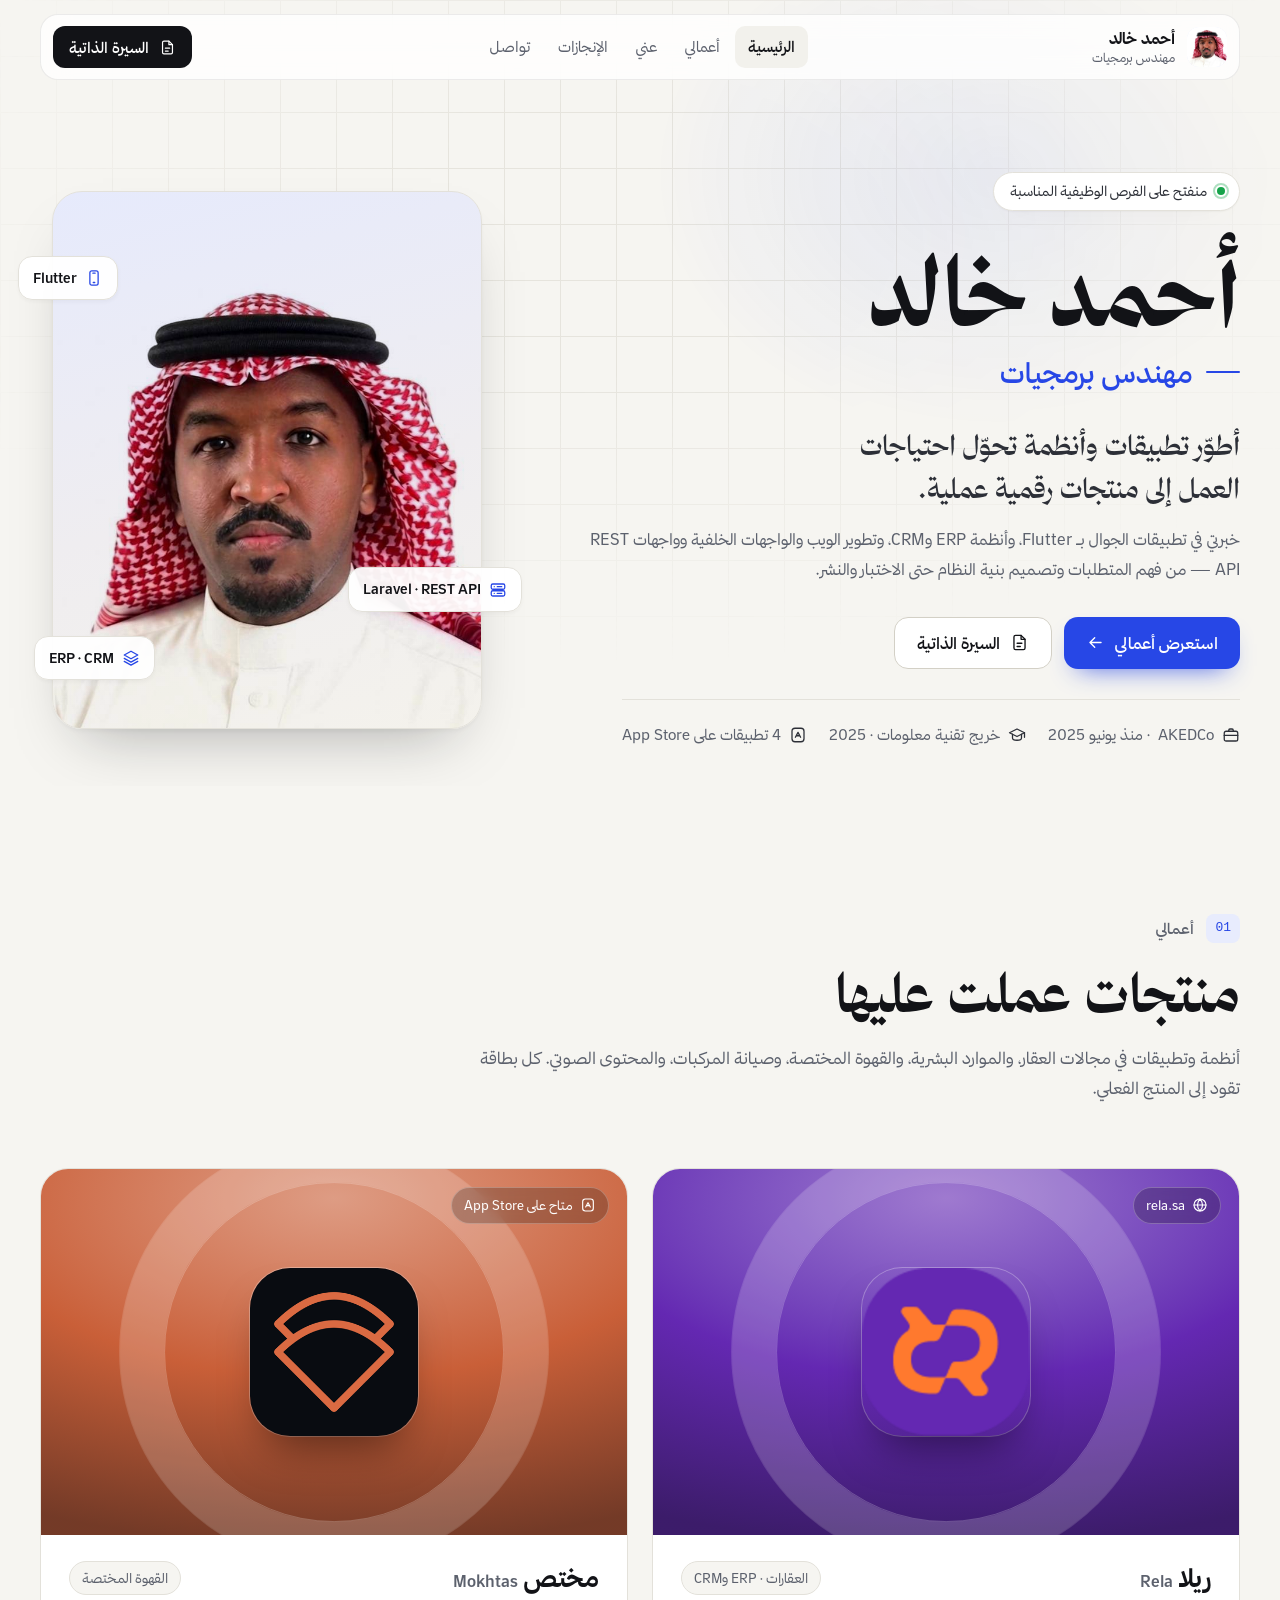
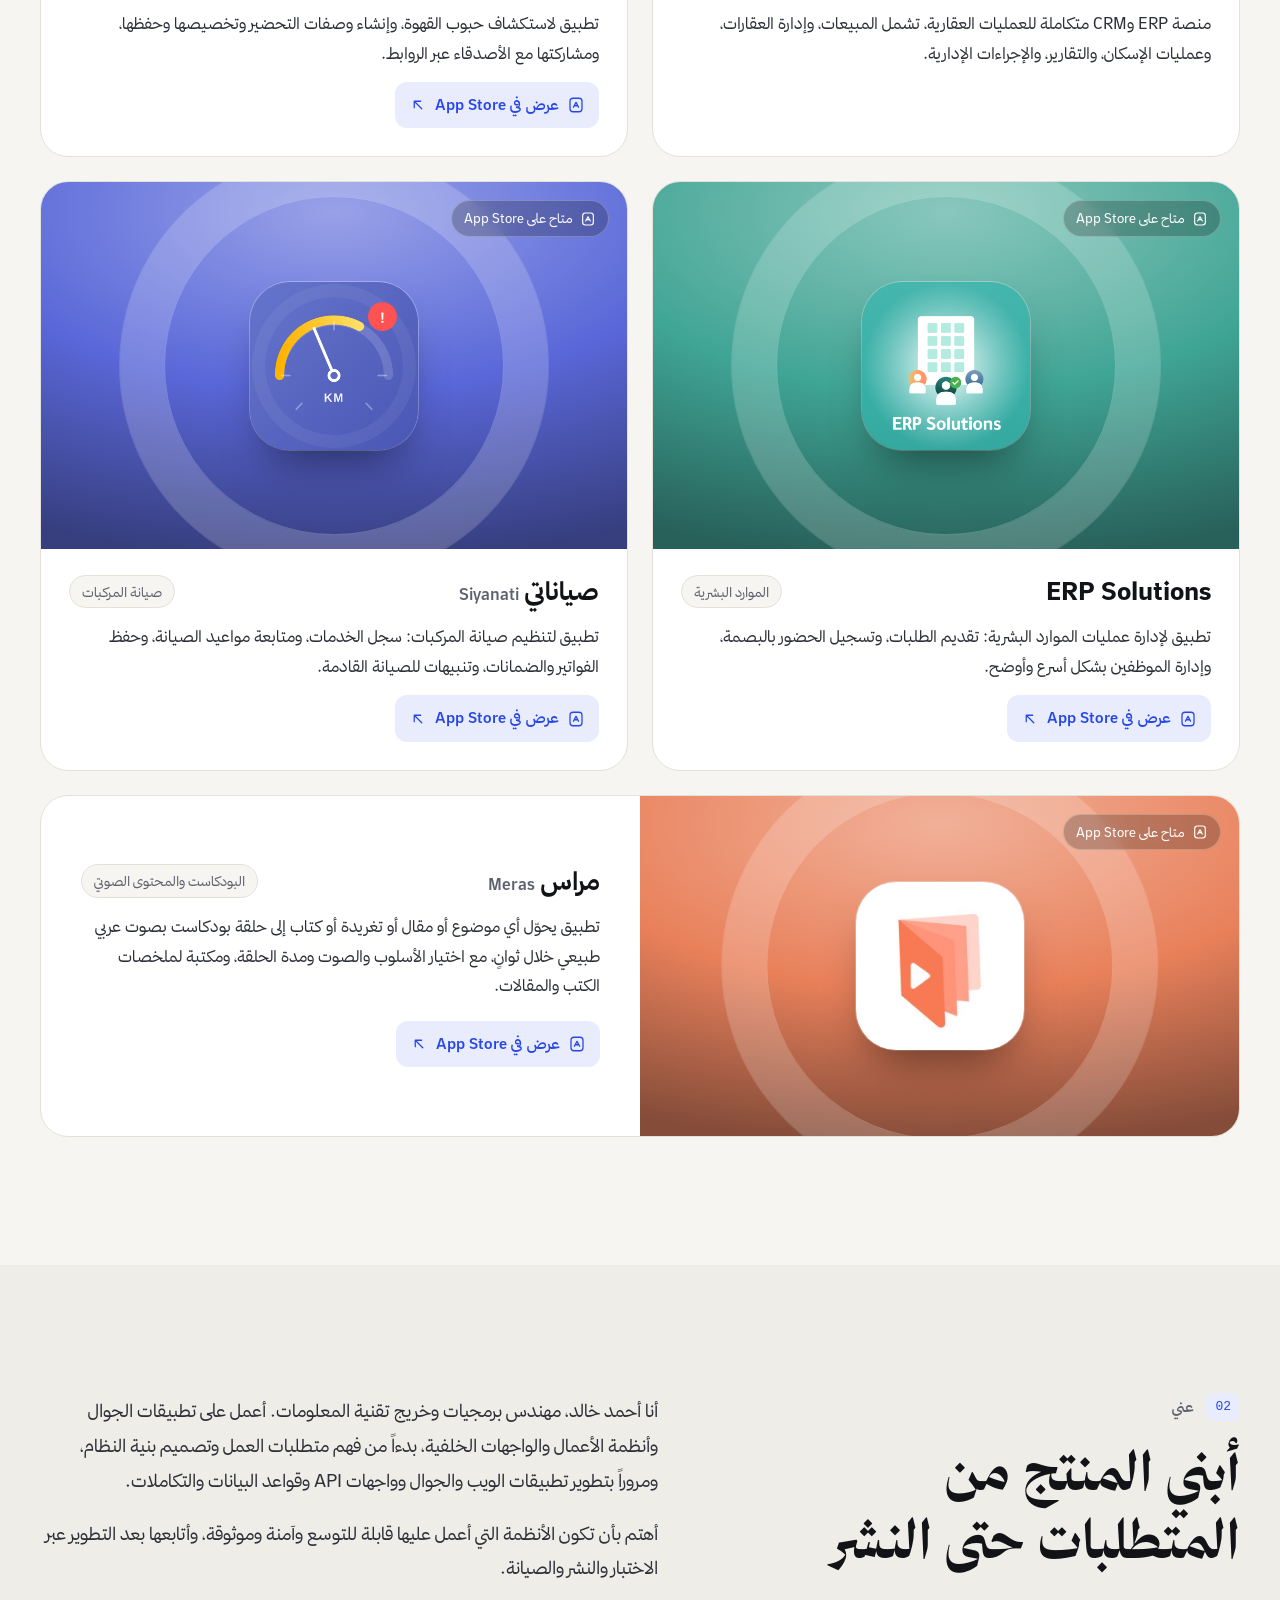
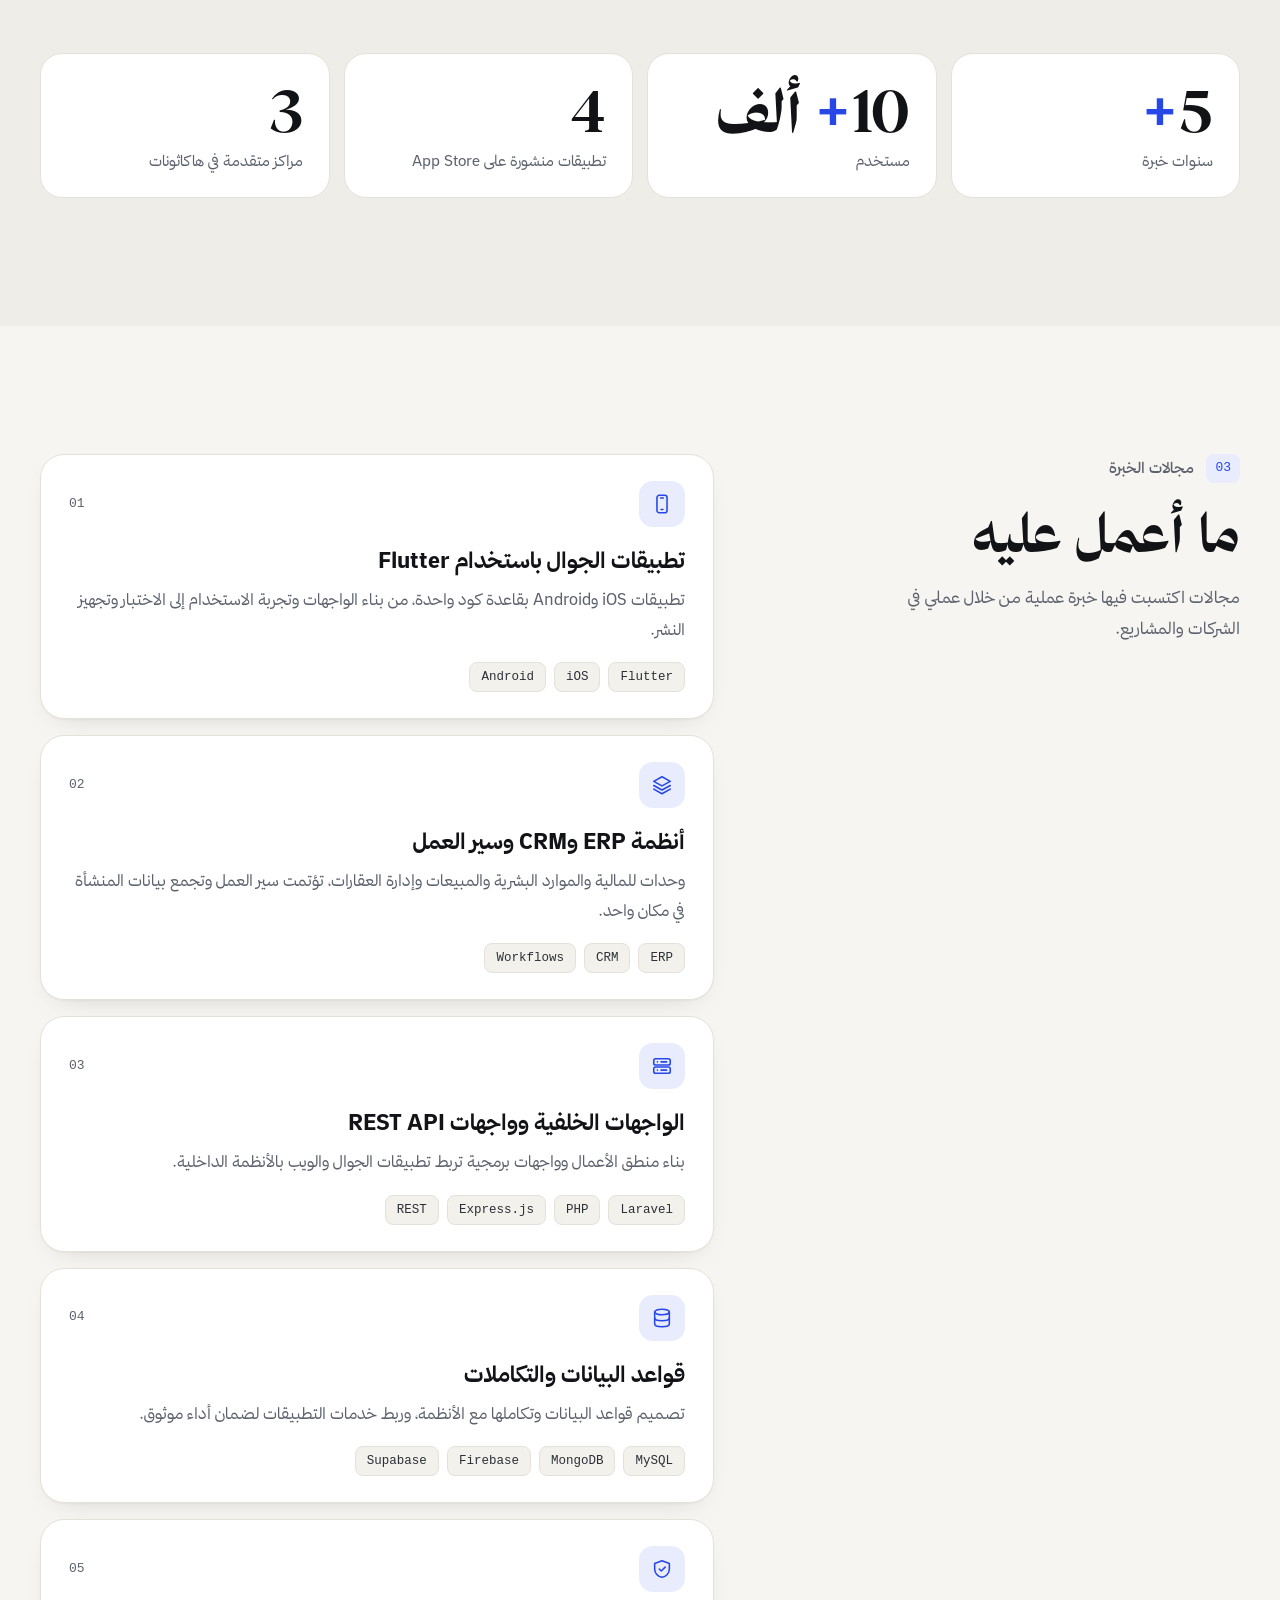
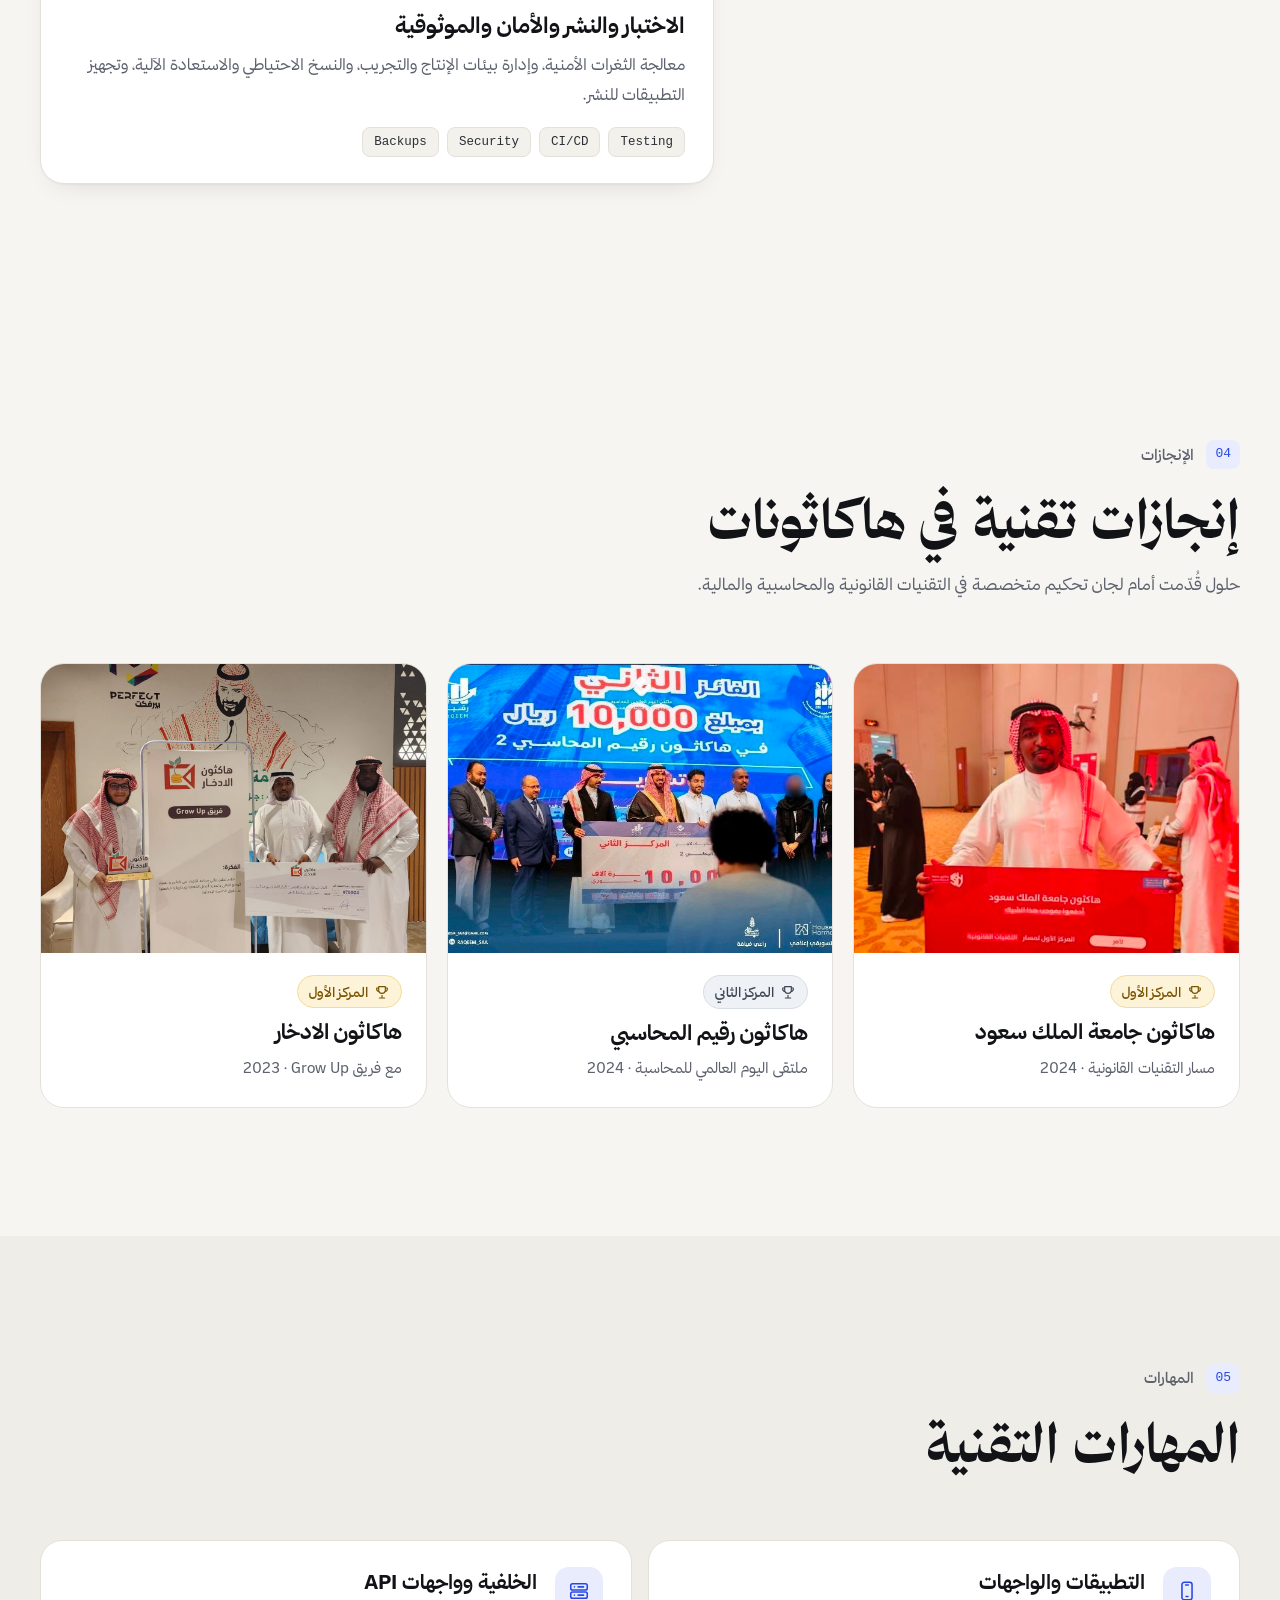
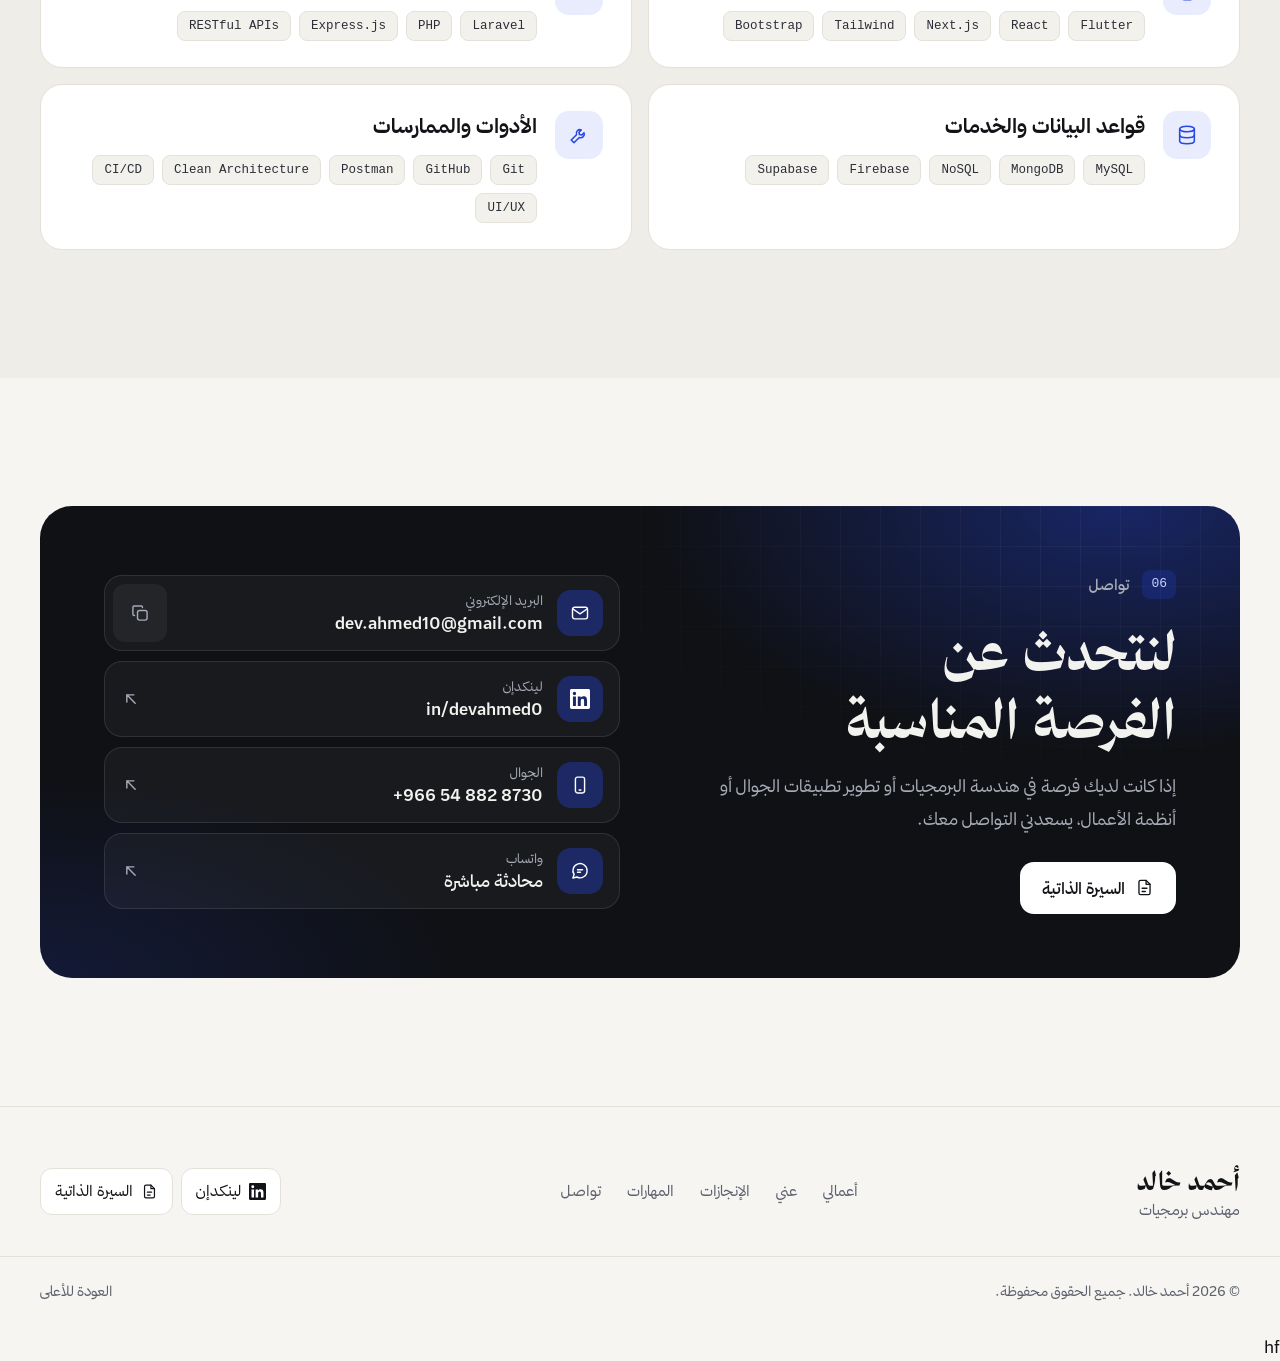
==== index.html @ 396c9ea4 "." ====
<!DOCTYPE html>
<html lang="ar" dir="rtl">

<head>
    <meta charset="UTF-8">
    <meta name="viewport" content="width=device-width, initial-scale=1.0">
    <title>أحمد خالد — مهندس برمجيات</title>
    <meta name="description" content="أحمد خالد، مهندس برمجيات يطوّر تطبيقات الجوال بـ Flutter وأنظمة ERP وCRM والواجهات الخلفية وواجهات REST API. أعمال، خبرات، إنجازات، وطرق التواصل.">
    <meta name="theme-color" content="#f6f5f1">
    <meta property="og:type" content="profile">
    <meta property="og:title" content="أحمد خالد — مهندس برمجيات">
    <meta property="og:description" content="أطوّر تطبيقات وأنظمة تحوّل احتياجات العمل إلى منتجات رقمية عملية.">
    <meta property="og:image" content="img/ahmed.jpeg">
    <meta property="og:locale" content="ar_SA">
    <link rel="icon" href="data:image/svg+xml,%3Csvg xmlns='http://www.w3.org/2000/svg' viewBox='0 0 64 64'%3E%3Crect width='64' height='64' rx='16' fill='%23121317'/%3E%3Cpath d='M22 24 12 32l10 8M42 24l10 8-10 8M36 18l-8 28' fill='none' stroke='%23ffffff' stroke-width='4.5' stroke-linecap='round' stroke-linejoin='round'/%3E%3C/svg%3E">

    <link rel="preload" href="fonts/thmanyahsans-Regular.woff2" as="font" type="font/woff2" crossorigin>
    <link rel="preload" href="fonts/thmanyahserifdisplay-Bold.woff2" as="font" type="font/woff2" crossorigin>
    <link rel="stylesheet" href="css/styles.css">
    <script>document.documentElement.classList.add('js');</script>
</head>

<body>
    <a class="skip" href="#main">تخطَّ إلى المحتوى</a>

    <!-- ===== Icon sprite ===== -->
    <svg width="0" height="0" style="position:absolute" aria-hidden="true" focusable="false">
        <symbol id="i-arrow" viewBox="0 0 24 24"><path d="M17 17 7 7M7 15.5V7h8.5" /></symbol>
        <symbol id="i-forward" viewBox="0 0 24 24"><path d="M19 12H5m6-6-6 6 6 6" /></symbol>
        <symbol id="i-file" viewBox="0 0 24 24"><path d="M14 3H7a2 2 0 0 0-2 2v14a2 2 0 0 0 2 2h10a2 2 0 0 0 2-2V8l-5-5z" /><path d="M14 3v5h5M9 13h6M9 17h4" /></symbol>
        <symbol id="i-mail" viewBox="0 0 24 24"><rect x="3" y="5" width="18" height="14" rx="2.5" /><path d="m4 7.5 8 5.5 8-5.5" /></symbol>
        <symbol id="i-phone" viewBox="0 0 24 24"><rect x="6.5" y="2.5" width="11" height="19" rx="2.5" /><path d="M11 18h2" /></symbol>
        <symbol id="i-chat" viewBox="0 0 24 24"><path d="M20.5 11.6a8.5 8.5 0 0 1-12.4 7.6L3.5 20.5l1.4-4.3a8.5 8.5 0 1 1 15.6-4.6z" /><path d="M9 10.5h6M9 13.5h3.5" /></symbol>
        <symbol id="i-linkedin" viewBox="0 0 24 24"><path fill="currentColor" stroke="none" d="M20.45 20.45h-3.55v-5.57c0-1.33-.03-3.04-1.85-3.04-1.86 0-2.14 1.45-2.14 2.94v5.67H9.35V9h3.41v1.56h.05c.48-.9 1.64-1.85 3.37-1.85 3.6 0 4.27 2.37 4.27 5.46v6.28zM5.34 7.43a2.06 2.06 0 1 1 0-4.13 2.06 2.06 0 0 1 0 4.13zM7.12 20.45H3.56V9h3.56v11.45zM22.22 0H1.77C.79 0 0 .77 0 1.73v20.54C0 23.23.79 24 1.77 24h20.45c.98 0 1.78-.77 1.78-1.73V1.73C24 .77 23.2 0 22.22 0z" /></symbol>
        <symbol id="i-globe" viewBox="0 0 24 24"><circle cx="12" cy="12" r="9" /><path d="M3 12h18M12 3c2.5 2.6 3.8 5.6 3.8 9s-1.3 6.4-3.8 9c-2.5-2.6-3.8-5.6-3.8-9S9.5 5.6 12 3z" /></symbol>
        <symbol id="i-store" viewBox="0 0 24 24"><rect x="4" y="3" width="16" height="18" rx="4" /><path d="m8.5 15 3.5-6.5 3.5 6.5M9.6 13h4.8" /></symbol>
        <symbol id="i-mobile" viewBox="0 0 24 24"><rect x="6.5" y="2.5" width="11" height="19" rx="2.5" /><path d="M10.5 5.5h3M11 18h2" /></symbol>
        <symbol id="i-layers" viewBox="0 0 24 24"><path d="m12 3 9 5-9 5-9-5 9-5z" /><path d="m3 12.5 9 5 9-5M3 16.5l9 5 9-5" /></symbol>
        <symbol id="i-server" viewBox="0 0 24 24"><rect x="3" y="4" width="18" height="7" rx="2" /><rect x="3" y="13" width="18" height="7" rx="2" /><path d="M7 7.5h.01M7 16.5h.01M11 7.5h6M11 16.5h6" /></symbol>
        <symbol id="i-database" viewBox="0 0 24 24"><ellipse cx="12" cy="5.5" rx="8" ry="3" /><path d="M4 5.5v13c0 1.7 3.6 3 8 3s8-1.3 8-3v-13" /><path d="M4 12c0 1.7 3.6 3 8 3s8-1.3 8-3" /></symbol>
        <symbol id="i-shield" viewBox="0 0 24 24"><path d="M12 3 20 6v6c0 4.6-3.4 8.4-8 9-4.6-.6-8-4.4-8-9V6l8-3z" /><path d="m9 12 2.2 2.2L15.5 10" /></symbol>
        <symbol id="i-trophy" viewBox="0 0 24 24"><path d="M8 21h8M12 17v4M7 4h10v5a5 5 0 0 1-10 0V4z" /><path d="M17 6h3v1.5A3.5 3.5 0 0 1 16.8 11M7 6H4v1.5A3.5 3.5 0 0 0 7.2 11" /></symbol>
        <symbol id="i-cap" viewBox="0 0 24 24"><path d="m2 9 10-5 10 5-10 5L2 9z" /><path d="M6 11v5c0 1.6 2.7 3 6 3s6-1.4 6-3v-5M22 9v6" /></symbol>
        <symbol id="i-briefcase" viewBox="0 0 24 24"><rect x="3" y="7" width="18" height="13" rx="2.5" /><path d="M9 7V5.5A1.5 1.5 0 0 1 10.5 4h3A1.5 1.5 0 0 1 15 5.5V7M3 12.5h18" /></symbol>
        <symbol id="i-tool" viewBox="0 0 24 24"><path d="M14.5 6.5a4 4 0 0 0-5.2 5.2L3.5 17.5l3 3 5.8-5.8a4 4 0 0 0 5.2-5.2L15 12l-2.5-.5L12 9l2.5-2.5z" /></symbol>
        <symbol id="i-copy" viewBox="0 0 24 24"><rect x="9" y="9" width="11.5" height="11.5" rx="2.5" /><path d="M5.5 15H5a1.5 1.5 0 0 1-1.5-1.5V5A1.5 1.5 0 0 1 5 3.5h8.5A1.5 1.5 0 0 1 15 5v.5" /></symbol>
        <symbol id="i-check" viewBox="0 0 24 24"><path d="m5 12.5 4.5 4.5L19 7.5" /></symbol>
        <symbol id="i-zoom" viewBox="0 0 24 24"><circle cx="11" cy="11" r="6.5" /><path d="m20 20-4.2-4.2M11 8.5v5M8.5 11h5" /></symbol>
        <symbol id="i-close" viewBox="0 0 24 24"><path d="M6 6l12 12M18 6 6 18" /></symbol>
    </svg>

    <!-- ===== Navigation ===== -->
    <header class="nav" id="nav">
        <div class="nav__bar">
            <a href="#home" class="brand" aria-label="أحمد خالد — الرئيسية">
                <img class="brand__avatar" src="img/ahmed.jpeg" alt="" width="40" height="40">
                <span class="brand__text">
                    <b>أحمد خالد</b>
                    <small>مهندس برمجيات</small>
                </span>
            </a>

            <nav class="nav__links" aria-label="التنقل الرئيسي">
                <a href="#home">الرئيسية</a>
                <a href="#work">أعمالي</a>
                <a href="#about">عني</a>
                <a href="#achievements">الإنجازات</a>
                <a href="#contact">تواصل</a>
            </nav>

            <div class="nav__end">
                <a href="https://flowcv.com/resume/4u36gawukmsl" target="_blank" rel="noopener" class="btn btn--ink btn--sm nav__cv">
                    <svg class="ic" aria-hidden="true"><use href="#i-file" /></svg>
                    <span>السيرة الذاتية</span>
                </a>
                <button class="nav__toggle" id="navToggle" type="button" aria-label="فتح القائمة" aria-expanded="false" aria-controls="mobileMenu">
                    <span></span><span></span>
                </button>
            </div>
        </div>

        <div class="mobile-menu" id="mobileMenu" hidden>
            <nav aria-label="القائمة">
                <a href="#home">الرئيسية</a>
                <a href="#work">أعمالي</a>
                <a href="#about">عني</a>
                <a href="#achievements">الإنجازات</a>
                <a href="#contact">تواصل</a>
            </nav>
            <a href="https://flowcv.com/resume/4u36gawukmsl" target="_blank" rel="noopener" class="btn btn--ink btn--block">
                <svg class="ic" aria-hidden="true"><use href="#i-file" /></svg>
                <span>السيرة الذاتية</span>
            </a>
        </div>
    </header>

    <main id="main">

        <!-- ===== Hero ===== -->
        <section class="hero" id="home" aria-labelledby="heroTitle">
            <div class="hero__grid-bg" aria-hidden="true"></div>
            <div class="container hero__inner">
                <div class="hero__copy">
                    <p class="status" data-reveal><span class="status__dot" aria-hidden="true"></span>منفتح على الفرص الوظيفية المناسبة</p>
                    <h1 class="hero__title" id="heroTitle" data-reveal style="--d:80">
                        <span class="hero__name">أحمد خالد</span>
                        <span class="hero__role">مهندس برمجيات</span>
                    </h1>
                    <p class="hero__tagline" data-reveal style="--d:160">أطوّر تطبيقات وأنظمة تحوّل احتياجات العمل إلى منتجات رقمية عملية.</p>
                    <p class="hero__lead" data-reveal style="--d:240">خبرتي في تطبيقات الجوال بـ Flutter، وأنظمة ERP وCRM، وتطوير الويب والواجهات الخلفية وواجهات REST API — من فهم المتطلبات وتصميم بنية النظام حتى الاختبار والنشر.</p>
                    <div class="hero__actions" data-reveal style="--d:320">
                        <a href="#work" class="btn btn--accent">
                            <span>استعرض أعمالي</span>
                            <svg class="ic" aria-hidden="true"><use href="#i-forward" /></svg>
                        </a>
                        <a href="https://flowcv.com/resume/4u36gawukmsl" target="_blank" rel="noopener" class="btn btn--line">
                            <svg class="ic" aria-hidden="true"><use href="#i-file" /></svg>
                            <span>السيرة الذاتية</span>
                        </a>
                    </div>
                    <ul class="hero__facts" data-reveal style="--d:400" aria-label="معلومات سريعة">
                        <li><svg class="ic" aria-hidden="true"><use href="#i-briefcase" /></svg><span dir="ltr">AKEDCo</span> · منذ يونيو 2025</li>
                        <li><svg class="ic" aria-hidden="true"><use href="#i-cap" /></svg>خريج تقنية معلومات · 2025</li>
                        <li><svg class="ic" aria-hidden="true"><use href="#i-store" /></svg>4 تطبيقات على App Store</li>
                    </ul>
                </div>

                <figure class="portrait" data-reveal style="--d:200">
                    <div class="portrait__frame">
                        <img src="img/ahmed.jpeg" alt="صورة أحمد خالد" width="831" height="808" fetchpriority="high">
                    </div>
                    <span class="portrait__chip portrait__chip--a" aria-hidden="true"><svg class="ic"><use href="#i-mobile" /></svg><span dir="ltr">Flutter</span></span>
                    <span class="portrait__chip portrait__chip--b" aria-hidden="true"><svg class="ic"><use href="#i-server" /></svg><span dir="ltr">Laravel · REST API</span></span>
                    <span class="portrait__chip portrait__chip--c" aria-hidden="true"><svg class="ic"><use href="#i-layers" /></svg><span dir="ltr">ERP · CRM</span></span>
                </figure>
            </div>
        </section>

        <!-- ===== Work ===== -->
        <section class="section" id="work" aria-labelledby="workTitle">
            <div class="container">
                <header class="sec-head">
                    <p class="eyebrow" data-reveal><span>01</span>أعمالي</p>
                    <h2 class="h2" id="workTitle" data-reveal style="--d:60">منتجات عملت عليها</h2>
                    <p class="sec-lead" data-reveal style="--d:120">أنظمة وتطبيقات في مجالات العقار، والموارد البشرية، والقهوة المختصة، وصيانة المركبات، والمحتوى الصوتي. كل بطاقة تقود إلى المنتج الفعلي.</p>
                </header>

                <div class="projects">
                    <!-- Rela -->
                    <article class="project" data-reveal>
                        <a class="project__media media media--app" style="--brand:#6428b2" href="https://rela.sa/ar" target="_blank" rel="noopener" tabindex="-1" aria-hidden="true">
                            <span class="media__rings"></span>
                            <img class="media__icon" src="img/rela-sm.png" alt="" width="320" height="320" loading="lazy">
                            <span class="media__badge"><svg class="ic"><use href="#i-globe" /></svg><span dir="ltr">rela.sa</span></span>
                        </a>
                        <div class="project__body">
                            <div class="project__head">
                                <h3>ريلا <span class="project__latin" dir="ltr">Rela</span></h3>
                                <span class="pill">العقارات · ERP وCRM</span>
                            </div>
                            <p class="project__desc">منصة ERP وCRM متكاملة للعمليات العقارية، تشمل المبيعات، وإدارة العقارات، وعمليات الإسكان، والتقارير، والإجراءات الإدارية.</p>
                        </div>
                    </article>

                    <!-- Mokhtas -->
                    <article class="project" data-reveal style="--d:100">
                        <a class="project__media media media--app" style="--brand:#c95f38" href="https://apps.apple.com/sa/app/%D9%85%D8%AE%D8%AA%D8%B5-%D8%B1%D9%81%D9%8A%D9%82-%D9%82%D9%87%D9%88%D8%AA%D9%83-%D8%A7%D9%84%D9%85%D8%AE%D8%AA%D8%B5%D8%A9/id6824872191?l=ar" target="_blank" rel="noopener" tabindex="-1" aria-hidden="true">
                            <span class="media__rings"></span>
                            <img class="media__icon" src="img/mokhtas-sm.png" alt="" width="320" height="320" loading="lazy">
                            <span class="media__badge"><svg class="ic"><use href="#i-store" /></svg>متاح على App Store</span>
                        </a>
                        <div class="project__body">
                            <div class="project__head">
                                <h3>مختص <span class="project__latin" dir="ltr">Mokhtas</span></h3>
                                <span class="pill">القهوة المختصة</span>
                            </div>
                            <p class="project__desc">تطبيق لاستكشاف حبوب القهوة، وإنشاء وصفات التحضير وتخصيصها وحفظها، ومشاركتها مع الأصدقاء عبر الروابط.</p>
                            <a class="project__link" href="https://apps.apple.com/sa/app/%D9%85%D8%AE%D8%AA%D8%B5-%D8%B1%D9%81%D9%8A%D9%82-%D9%82%D9%87%D9%88%D8%AA%D9%83-%D8%A7%D9%84%D9%85%D8%AE%D8%AA%D8%B5%D8%A9/id6824872191?l=ar" target="_blank" rel="noopener">
                                <svg class="ic" aria-hidden="true"><use href="#i-store" /></svg>
                                <span>عرض في App Store</span>
                                <svg class="ic ic--arrow" aria-hidden="true"><use href="#i-arrow" /></svg>
                            </a>
                        </div>
                    </article>

                    <!-- ERP Solutions -->
                    <article class="project" data-reveal>
                        <a class="project__media media media--app" style="--brand:#3fa595" href="https://apps.apple.com/sa/app/erp-solutions/id6758604850?l=ar" target="_blank" rel="noopener" tabindex="-1" aria-hidden="true">
                            <span class="media__rings"></span>
                            <img class="media__icon" src="img/erp-sm.png" alt="" width="320" height="320" loading="lazy">
                            <span class="media__badge"><svg class="ic"><use href="#i-store" /></svg>متاح على App Store</span>
                        </a>
                        <div class="project__body">
                            <div class="project__head">
                                <h3><span dir="ltr">ERP Solutions</span></h3>
                                <span class="pill">الموارد البشرية</span>
                            </div>
                            <p class="project__desc">تطبيق لإدارة عمليات الموارد البشرية: تقديم الطلبات، وتسجيل الحضور بالبصمة، وإدارة الموظفين بشكل أسرع وأوضح.</p>
                            <a class="project__link" href="https://apps.apple.com/sa/app/erp-solutions/id6758604850?l=ar" target="_blank" rel="noopener">
                                <svg class="ic" aria-hidden="true"><use href="#i-store" /></svg>
                                <span>عرض في App Store</span>
                                <svg class="ic ic--arrow" aria-hidden="true"><use href="#i-arrow" /></svg>
                            </a>
                        </div>
                    </article>

                    <!-- Siyanati -->
                    <article class="project" data-reveal style="--d:100">
                        <a class="project__media media media--app" style="--brand:#5a67d8" href="https://apps.apple.com/sa/app/%D8%B5%D9%8A%D8%A7%D9%86%D8%A7%D8%AA%D9%8A/id6759578745?l=ar" target="_blank" rel="noopener" tabindex="-1" aria-hidden="true">
                            <span class="media__rings"></span>
                            <img class="media__icon" src="img/siuanate-sm.png" alt="" width="320" height="320" loading="lazy">
                            <span class="media__badge"><svg class="ic"><use href="#i-store" /></svg>متاح على App Store</span>
                        </a>
                        <div class="project__body">
                            <div class="project__head">
                                <h3>صياناتي <span class="project__latin" dir="ltr">Siyanati</span></h3>
                                <span class="pill">صيانة المركبات</span>
                            </div>
                            <p class="project__desc">تطبيق لتنظيم صيانة المركبات: سجل الخدمات، ومتابعة مواعيد الصيانة، وحفظ الفواتير والضمانات، وتنبيهات للصيانة القادمة.</p>
                            <a class="project__link" href="https://apps.apple.com/sa/app/%D8%B5%D9%8A%D8%A7%D9%86%D8%A7%D8%AA%D9%8A/id6759578745?l=ar" target="_blank" rel="noopener">
                                <svg class="ic" aria-hidden="true"><use href="#i-store" /></svg>
                                <span>عرض في App Store</span>
                                <svg class="ic ic--arrow" aria-hidden="true"><use href="#i-arrow" /></svg>
                            </a>
                        </div>
                    </article>

                    <!-- Meras -->
                    <article class="project" data-reveal>
                        <a class="project__media media media--app" style="--brand:#e8805a" href="https://apps.apple.com/sa/app/meras-%D8%A8%D9%88%D8%AF%D9%83%D8%A7%D8%B3%D8%AA/id6781631778?l=ar" target="_blank" rel="noopener" tabindex="-1" aria-hidden="true">
                            <span class="media__rings"></span>
                            <img class="media__icon" src="img/merass-icon.jpg" alt="" width="400" height="400" loading="lazy">
                            <span class="media__badge"><svg class="ic"><use href="#i-store" /></svg>متاح على App Store</span>
                        </a>
                        <div class="project__body">
                            <div class="project__head">
                                <h3>مراس <span class="project__latin" dir="ltr">Meras</span></h3>
                                <span class="pill">البودكاست والمحتوى الصوتي</span>
                            </div>
                            <p class="project__desc">تطبيق يحوّل أي موضوع أو مقال أو تغريدة أو كتاب إلى حلقة بودكاست بصوت عربي طبيعي خلال ثوانٍ، مع اختيار الأسلوب والصوت ومدة الحلقة، ومكتبة لملخصات الكتب والمقالات.</p>
                            <a class="project__link" href="https://apps.apple.com/sa/app/meras-%D8%A8%D9%88%D8%AF%D9%83%D8%A7%D8%B3%D8%AA/id6781631778?l=ar" target="_blank" rel="noopener">
                                <svg class="ic" aria-hidden="true"><use href="#i-store" /></svg>
                                <span>عرض في App Store</span>
                                <svg class="ic ic--arrow" aria-hidden="true"><use href="#i-arrow" /></svg>
                            </a>
                        </div>
                    </article>
                </div>
            </div>
        </section>

        <!-- ===== About ===== -->
        <section class="section section--tint" id="about" aria-labelledby="aboutTitle">
            <div class="container about">
                <header class="about__head">
                    <p class="eyebrow" data-reveal><span>02</span>عني</p>
                    <h2 class="h2" id="aboutTitle" data-reveal style="--d:60">أبني المنتج من المتطلبات حتى النشر</h2>
                </header>
                <div class="about__text" data-reveal style="--d:120">
                    <p>أنا أحمد خالد، مهندس برمجيات وخريج تقنية المعلومات. أعمل على تطبيقات الجوال وأنظمة الأعمال والواجهات الخلفية، بدءاً من فهم متطلبات العمل وتصميم بنية النظام، ومروراً بتطوير تطبيقات الويب والجوال وواجهات API وقواعد البيانات والتكاملات.</p>
                    <p>أهتم بأن تكون الأنظمة التي أعمل عليها قابلة للتوسع وآمنة وموثوقة، وأتابعها بعد التطوير عبر الاختبار والنشر والصيانة.</p>
                </div>

                <ul class="stats" aria-label="أرقام سريعة">
                    <li class="stat" data-reveal><b><span dir="ltr"><i class="stat__plus">+</i>5</span></b><span>سنوات خبرة</span></li>
                    <li class="stat" data-reveal style="--d:80"><b><span dir="ltr"><i class="stat__plus">+</i>10</span> ألف</b><span>مستخدم</span></li>
                    <li class="stat" data-reveal style="--d:160"><b>4</b><span>تطبيقات منشورة على App Store</span></li>
                    <li class="stat" data-reveal style="--d:240"><b>3</b><span>مراكز متقدمة في هاكاثونات</span></li>
                </ul>
            </div>
        </section>

        <!-- ===== Expertise ===== -->
        <section class="section" id="expertise" aria-labelledby="expTitle">
            <div class="container split">
                <header class="split__head">
                    <p class="eyebrow" data-reveal><span>03</span>مجالات الخبرة</p>
                    <h2 class="h2" id="expTitle" data-reveal style="--d:60">ما أعمل عليه</h2>
                    <p class="sec-lead" data-reveal style="--d:120">مجالات اكتسبت فيها خبرة عملية من خلال عملي في الشركات والمشاريع.</p>
                </header>

                <ol class="areas">
                    <li class="area" data-reveal>
                        <div class="area__top"><span class="area__ic"><svg class="ic" aria-hidden="true"><use href="#i-mobile" /></svg></span><span class="area__n">01</span></div>
                        <h3>تطبيقات الجوال باستخدام Flutter</h3>
                        <p>تطبيقات iOS وAndroid بقاعدة كود واحدة، من بناء الواجهات وتجربة الاستخدام إلى الاختبار وتجهيز النشر.</p>
                        <ul class="chips" dir="ltr"><li>Flutter</li><li>iOS</li><li>Android</li></ul>
                    </li>
                    <li class="area" data-reveal>
                        <div class="area__top"><span class="area__ic"><svg class="ic" aria-hidden="true"><use href="#i-layers" /></svg></span><span class="area__n">02</span></div>
                        <h3>أنظمة ERP وCRM وسير العمل</h3>
                        <p>وحدات للمالية والموارد البشرية والمبيعات وإدارة العقارات، تؤتمت سير العمل وتجمع بيانات المنشأة في مكان واحد.</p>
                        <ul class="chips" dir="ltr"><li>ERP</li><li>CRM</li><li>Workflows</li></ul>
                    </li>
                    <li class="area" data-reveal>
                        <div class="area__top"><span class="area__ic"><svg class="ic" aria-hidden="true"><use href="#i-server" /></svg></span><span class="area__n">03</span></div>
                        <h3>الواجهات الخلفية وواجهات REST API</h3>
                        <p>بناء منطق الأعمال وواجهات برمجية تربط تطبيقات الجوال والويب بالأنظمة الداخلية.</p>
                        <ul class="chips" dir="ltr"><li>Laravel</li><li>PHP</li><li>Express.js</li><li>REST</li></ul>
                    </li>
                    <li class="area" data-reveal>
                        <div class="area__top"><span class="area__ic"><svg class="ic" aria-hidden="true"><use href="#i-database" /></svg></span><span class="area__n">04</span></div>
                        <h3>قواعد البيانات والتكاملات</h3>
                        <p>تصميم قواعد البيانات وتكاملها مع الأنظمة، وربط خدمات التطبيقات لضمان أداء موثوق.</p>
                        <ul class="chips" dir="ltr"><li>MySQL</li><li>MongoDB</li><li>Firebase</li><li>Supabase</li></ul>
                    </li>
                    <li class="area" data-reveal>
                        <div class="area__top"><span class="area__ic"><svg class="ic" aria-hidden="true"><use href="#i-shield" /></svg></span><span class="area__n">05</span></div>
                        <h3>الاختبار والنشر والأمان والموثوقية</h3>
                        <p>معالجة الثغرات الأمنية، وإدارة بيئات الإنتاج والتجريب، والنسخ الاحتياطي والاستعادة الآلية، وتجهيز التطبيقات للنشر.</p>
                        <ul class="chips" dir="ltr"><li>Testing</li><li>CI/CD</li><li>Security</li><li>Backups</li></ul>
                    </li>
                </ol>
            </div>
        </section>

        <!-- ===== Achievements ===== -->
        <section class="section" id="achievements" aria-labelledby="achTitle">
            <div class="container">
                <header class="sec-head">
                    <p class="eyebrow" data-reveal><span>04</span>الإنجازات</p>
                    <h2 class="h2" id="achTitle" data-reveal style="--d:60">إنجازات تقنية في هاكاثونات</h2>
                    <p class="sec-lead" data-reveal style="--d:120">حلول قُدّمت أمام لجان تحكيم متخصصة في التقنيات القانونية والمحاسبية والمالية.</p>
                </header>

                <ul class="awards">
                    <li class="award" data-reveal>
                        <button type="button" class="award__media" data-caption="المركز الأول — هاكاثون جامعة الملك سعود، مسار التقنيات القانونية · 2024" aria-label="تكبير صورة: المركز الأول في هاكاثون جامعة الملك سعود">
                            <img src="img/gallery-05.jpeg" alt="أحمد خالد يتسلّم جائزة المركز الأول في هاكاثون جامعة الملك سعود" width="535" height="713" loading="lazy" style="object-position:50% 22%">
                            <span class="award__zoom" aria-hidden="true"><svg class="ic"><use href="#i-zoom" /></svg></span>
                        </button>
                        <div class="award__body">
                            <span class="rank rank--gold"><svg class="ic" aria-hidden="true"><use href="#i-trophy" /></svg>المركز الأول</span>
                            <h3>هاكاثون جامعة الملك سعود</h3>
                            <p>مسار التقنيات القانونية · <time datetime="2024">2024</time></p>
                        </div>
                    </li>
                    <li class="award" data-reveal style="--d:100">
                        <button type="button" class="award__media" data-caption="المركز الثاني — هاكاثون رقيم المحاسبي 2، ملتقى اليوم العالمي للمحاسبة · 2024" aria-label="تكبير صورة: المركز الثاني في هاكاثون رقيم المحاسبي">
                            <img src="img/gallery-03.jpg" alt="تكريم الفائزين بالمركز الثاني في هاكاثون رقيم المحاسبي 2" width="718" height="480" loading="lazy">
                            <span class="award__zoom" aria-hidden="true"><svg class="ic"><use href="#i-zoom" /></svg></span>
                        </button>
                        <div class="award__body">
                            <span class="rank rank--silver"><svg class="ic" aria-hidden="true"><use href="#i-trophy" /></svg>المركز الثاني</span>
                            <h3>هاكاثون رقيم المحاسبي</h3>
                            <p>ملتقى اليوم العالمي للمحاسبة · <time datetime="2024">2024</time></p>
                        </div>
                    </li>
                    <li class="award" data-reveal style="--d:200">
                        <button type="button" class="award__media" data-caption="المركز الأول — هاكاثون الادخار، مع فريق Grow Up · 2023" aria-label="تكبير صورة: المركز الأول في هاكاثون الادخار">
                            <img src="img/gallery-02.jpg" alt="فريق Grow Up بعد الفوز بالمركز الأول في هاكاثون الادخار" width="1280" height="960" loading="lazy">
                            <span class="award__zoom" aria-hidden="true"><svg class="ic"><use href="#i-zoom" /></svg></span>
                        </button>
                        <div class="award__body">
                            <span class="rank rank--gold"><svg class="ic" aria-hidden="true"><use href="#i-trophy" /></svg>المركز الأول</span>
                            <h3>هاكاثون الادخار</h3>
                            <p>مع فريق <span dir="ltr">Grow Up</span> · <time datetime="2023">2023</time></p>
                        </div>
                    </li>
                </ul>
            </div>
        </section>

        <!-- ===== Skills ===== -->
        <section class="section section--tint" id="skills" aria-labelledby="skillsTitle">
            <div class="container">
                <header class="sec-head">
                    <p class="eyebrow" data-reveal><span>05</span>المهارات</p>
                    <h2 class="h2" id="skillsTitle" data-reveal style="--d:60">المهارات التقنية</h2>
                </header>

                <div class="skills">
                    <article class="skill" data-reveal>
                        <span class="skill__ic"><svg class="ic" aria-hidden="true"><use href="#i-mobile" /></svg></span>
                        <h3>التطبيقات والواجهات</h3>
                        <ul class="chips" dir="ltr"><li>Flutter</li><li>React</li><li>Next.js</li><li>Tailwind</li><li>Bootstrap</li></ul>
                    </article>
                    <article class="skill" data-reveal style="--d:80">
                        <span class="skill__ic"><svg class="ic" aria-hidden="true"><use href="#i-server" /></svg></span>
                        <h3>الخلفية وواجهات API</h3>
                        <ul class="chips" dir="ltr"><li>Laravel</li><li>PHP</li><li>Express.js</li><li>RESTful APIs</li></ul>
                    </article>
                    <article class="skill" data-reveal style="--d:160">
                        <span class="skill__ic"><svg class="ic" aria-hidden="true"><use href="#i-database" /></svg></span>
                        <h3>قواعد البيانات والخدمات</h3>
                        <ul class="chips" dir="ltr"><li>MySQL</li><li>MongoDB</li><li>NoSQL</li><li>Firebase</li><li>Supabase</li></ul>
                    </article>
                    <article class="skill" data-reveal style="--d:240">
                        <span class="skill__ic"><svg class="ic" aria-hidden="true"><use href="#i-tool" /></svg></span>
                        <h3>الأدوات والممارسات</h3>
                        <ul class="chips" dir="ltr"><li>Git</li><li>GitHub</li><li>Postman</li><li>Clean Architecture</li><li>CI/CD</li><li>UI/UX</li></ul>
                    </article>
                </div>
            </div>
        </section>

        <!-- ===== Contact ===== -->
        <section class="section contact" id="contact" aria-labelledby="contactTitle">
            <div class="container">
                <div class="cta" data-reveal>
                    <div class="cta__copy">
                        <p class="eyebrow eyebrow--night"><span>06</span>تواصل</p>
                        <h2 class="h2" id="contactTitle">لنتحدث عن الفرصة المناسبة</h2>
                        <p>إذا كانت لديك فرصة في هندسة البرمجيات أو تطوير تطبيقات الجوال أو أنظمة الأعمال، يسعدني التواصل معك.</p>
                        <a href="https://flowcv.com/resume/4u36gawukmsl" target="_blank" rel="noopener" class="btn btn--light">
                            <svg class="ic" aria-hidden="true"><use href="#i-file" /></svg>
                            <span>السيرة الذاتية</span>
                        </a>
                    </div>

                    <ul class="channels">
                        <li class="channel channel--mail">
                            <a href="mailto:dev.ahmed10@gmail.com" class="channel__link">
                                <span class="channel__ic"><svg class="ic" aria-hidden="true"><use href="#i-mail" /></svg></span>
                                <span class="channel__text"><small>البريد الإلكتروني</small><b dir="ltr">dev.ahmed10<wbr>@gmail.com</b></span>
                            </a>
                            <button type="button" class="channel__copy" data-copy="dev.ahmed10@gmail.com" aria-label="نسخ البريد الإلكتروني">
                                <svg class="ic" aria-hidden="true"><use href="#i-copy" /></svg>
                                <span class="channel__copied" aria-live="polite"></span>
                            </button>
                        </li>
                        <li class="channel">
                            <a href="https://www.linkedin.com/in/devahmed0/" target="_blank" rel="noopener" class="channel__link">
                                <span class="channel__ic"><svg class="ic" aria-hidden="true"><use href="#i-linkedin" /></svg></span>
                                <span class="channel__text"><small>لينكدإن</small><b dir="ltr">in/devahmed0</b></span>
                                <svg class="ic ic--arrow" aria-hidden="true"><use href="#i-arrow" /></svg>
                            </a>
                        </li>
                        <li class="channel">
                            <a href="tel:+966548828730" class="channel__link">
                                <span class="channel__ic"><svg class="ic" aria-hidden="true"><use href="#i-phone" /></svg></span>
                                <span class="channel__text"><small>الجوال</small><b dir="ltr">+966 54 882 8730</b></span>
                                <svg class="ic ic--arrow" aria-hidden="true"><use href="#i-arrow" /></svg>
                            </a>
                        </li>
                        <li class="channel">
                            <a href="https://wa.me/966548828730" target="_blank" rel="noopener" class="channel__link">
                                <span class="channel__ic"><svg class="ic" aria-hidden="true"><use href="#i-chat" /></svg></span>
                                <span class="channel__text"><small>واتساب</small><b>محادثة مباشرة</b></span>
                                <svg class="ic ic--arrow" aria-hidden="true"><use href="#i-arrow" /></svg>
                            </a>
                        </li>
                    </ul>
                </div>
            </div>
        </section>
    </main>

    <!-- ===== Footer ===== -->
    <footer class="footer">
        <div class="container footer__inner">
            <div class="footer__brand">
                <b>أحمد خالد</b>
                <span>مهندس برمجيات</span>
            </div>
            <nav class="footer__nav" aria-label="روابط التذييل">
                <a href="#work">أعمالي</a>
                <a href="#about">عني</a>
                <a href="#achievements">الإنجازات</a>
                <a href="#skills">المهارات</a>
                <a href="#contact">تواصل</a>
            </nav>
            <div class="footer__social">
                <a href="https://www.linkedin.com/in/devahmed0/" target="_blank" rel="noopener"><svg class="ic" aria-hidden="true"><use href="#i-linkedin" /></svg>لينكدإن</a>
                <a href="https://flowcv.com/resume/4u36gawukmsl" target="_blank" rel="noopener"><svg class="ic" aria-hidden="true"><use href="#i-file" /></svg>السيرة الذاتية</a>
            </div>
        </div>
        <div class="container footer__bottom">
            <p>© <span id="year">2026</span> أحمد خالد. جميع الحقوق محفوظة.</p>
            <a href="#home" class="footer__top">العودة للأعلى</a>
        </div>
    </footer>

    <!-- ===== Lightbox ===== -->
    <dialog class="lightbox" id="lightbox" aria-label="عرض الصورة">
        <button type="button" class="lightbox__close" aria-label="إغلاق"><svg class="ic" aria-hidden="true"><use href="#i-close" /></svg></button>
        <img alt="" id="lightboxImg">
        <p id="lightboxCap"></p>
    </dialog>

    <script src="js/script.js"></script>
</body>

</html>
hf
---- css/styles.css ----
/* ==========================================================================
   أحمد خالد — مهندس برمجيات
   --------------------------------------------------------------------------
   Light, editorial identity: warm paper background, ink text, one cobalt
   accent, serif display headings, and a dark contact panel.
   Edit TOKENS to re-skin the site.
   ========================================================================== */

/* ---------- Fonts: Thmanyah (خط ثمانية) ---------- */
@font-face { font-family: 'Thmanyah Sans'; src: url('../fonts/thmanyahsans-Regular.woff2') format('woff2'); font-weight: 400; font-display: swap; }
@font-face { font-family: 'Thmanyah Sans'; src: url('../fonts/thmanyahsans-Medium.woff2') format('woff2'); font-weight: 500; font-display: swap; }
@font-face { font-family: 'Thmanyah Sans'; src: url('../fonts/thmanyahsans-Bold.woff2') format('woff2'); font-weight: 700; font-display: swap; }
@font-face { font-family: 'Thmanyah Serif Display'; src: url('../fonts/thmanyahserifdisplay-Medium.woff2') format('woff2'); font-weight: 500; font-display: swap; }
@font-face { font-family: 'Thmanyah Serif Display'; src: url('../fonts/thmanyahserifdisplay-Bold.woff2') format('woff2'); font-weight: 700; font-display: swap; }

/* ==========================================================================
   TOKENS
   ========================================================================== */
:root {
    /* surfaces */
    --bg: #f6f5f1;
    --bg-tint: #eeede7;
    --surface: #ffffff;
    --chip: #f2f1ec;
    --line: #e3e1da;
    --line-2: #d3d0c6;

    /* text */
    --ink: #121317;
    --ink-2: #2c2f37;
    --muted: #5c616d;

    /* accent */
    --accent: #2747e6;
    --accent-ink: #1a33b3;
    --accent-rgb: 39, 71, 230;
    --accent-soft: #e8ecfd;

    /* dark band */
    --night: #0f1115;
    --night-2: #171a21;
    --night-line: rgba(255, 255, 255, .1);
    --night-text: #f2f2ef;
    --night-muted: #a7abb6;

    --ok: #16a34a;

    /* type */
    --font: 'Thmanyah Sans', system-ui, -apple-system, 'Segoe UI', Tahoma, sans-serif;
    --display: 'Thmanyah Serif Display', 'Thmanyah Sans', Georgia, serif;
    --mono: ui-monospace, 'SF Mono', 'Cascadia Mono', Menlo, Consolas, monospace;

    /* shape + motion */
    --r-sm: 12px;
    --r: 22px;
    --r-lg: 30px;
    --shadow: 0 1px 2px rgba(18, 19, 23, .04), 0 10px 30px -18px rgba(18, 19, 23, .22);
    --shadow-lg: 0 2px 4px rgba(18, 19, 23, .04), 0 30px 60px -30px rgba(18, 19, 23, .35);
    --ease: cubic-bezier(.22, 1, .36, 1);

    /* layout */
    --container: 1200px;
    --gutter: clamp(16px, 4vw, 40px);
    --nav-offset: 96px;

    interpolate-size: allow-keywords;
}

/* ==========================================================================
   BASE
   ========================================================================== */
*, *::before, *::after { box-sizing: border-box; margin: 0; padding: 0; }

html {
    scroll-behavior: smooth;
    scroll-padding-top: var(--nav-offset);
    -webkit-text-size-adjust: 100%;
    background: var(--bg);
}

body {
    font-family: var(--font);
    font-size: 17px;
    line-height: 1.75;
    color: var(--ink);
    background: var(--bg);
    overflow-x: hidden;
    -webkit-font-smoothing: antialiased;
    -moz-osx-font-smoothing: grayscale;
}

img, svg { display: block; max-width: 100%; }
a { color: inherit; text-decoration: none; }
button { font: inherit; color: inherit; background: none; border: 0; cursor: pointer; }
ul, ol { list-style: none; }

::selection { background: rgba(var(--accent-rgb), .18); }
:focus-visible { outline: 2.5px solid var(--accent); outline-offset: 3px; border-radius: 8px; }

.container {
    width: 100%;
    max-width: calc(var(--container) + var(--gutter) * 2);
    margin-inline: auto;
    padding-inline: var(--gutter);
}

.skip {
    position: fixed;
    top: -80px;
    inset-inline-start: 16px;
    z-index: 100;
    padding: 10px 16px;
    border-radius: 10px;
    background: var(--ink);
    color: #fff;
    transition: top .2s;
}
.skip:focus { top: 16px; }

.ic {
    width: 20px;
    height: 20px;
    flex: none;
    fill: none;
    stroke: currentColor;
    stroke-width: 1.7;
    stroke-linecap: round;
    stroke-linejoin: round;
}

/* ---------- Type ---------- */
.h2 {
    font-family: var(--display);
    font-size: clamp(32px, 4.4vw, 54px);
    font-weight: 700;
    line-height: 1.25;
    text-wrap: balance;
}

.sec-head {
    display: flex;
    flex-direction: column;
    align-items: flex-start;
    gap: 16px;
    max-width: 760px;
    margin-bottom: clamp(40px, 5vw, 64px);
}
.sec-lead { color: var(--muted); font-size: clamp(16px, 1.3vw, 18px); line-height: 1.85; text-wrap: pretty; }

.eyebrow {
    display: inline-flex;
    align-items: center;
    gap: 12px;
    font-size: 15px;
    font-weight: 500;
    color: var(--muted);
}
.eyebrow span {
    font-family: var(--mono);
    font-size: 13px;
    color: var(--accent);
    padding: 3px 9px;
    border-radius: 8px;
    background: var(--accent-soft);
}
.eyebrow--night { color: var(--night-muted); }
.eyebrow--night span { color: #c9d2ff; background: rgba(var(--accent-rgb), .22); }

.pill {
    display: inline-flex;
    align-items: center;
    padding: 4px 12px;
    border-radius: 999px;
    border: 1px solid var(--line);
    background: var(--bg);
    font-size: 13.5px;
    color: var(--muted);
    white-space: nowrap;
}

.chips { display: flex; flex-wrap: wrap; align-items: flex-start; align-content: flex-start; gap: 8px; direction: rtl; }
.chips li {
    direction: ltr;
    unicode-bidi: isolate;
    padding: 4px 11px;
    border-radius: 8px;
    border: 1px solid var(--line);
    background: var(--chip);
    font-family: var(--mono);
    font-size: 12.5px;
    line-height: 1.6;
    color: var(--ink-2);
}

/* ---------- Sections ---------- */
.section { position: relative; padding-block: clamp(80px, 10vw, 128px); }
.section--tint { background: var(--bg-tint); }

/* ==========================================================================
   BUTTONS
   ========================================================================== */
.btn {
    display: inline-flex;
    align-items: center;
    justify-content: center;
    gap: 10px;
    height: 52px;
    padding-inline: 22px;
    border-radius: 14px;
    font-size: 16px;
    font-weight: 500;
    line-height: 1;
    white-space: nowrap;
    transition: background-color .25s, border-color .25s, color .25s, transform .35s var(--ease), box-shadow .35s var(--ease);
}
.btn .ic { width: 19px; height: 19px; transition: transform .35s var(--ease); }
.btn:hover { transform: translateY(-1px); }
.btn--accent {
    color: #fff;
    background: var(--accent);
    box-shadow: 0 12px 26px -14px rgba(var(--accent-rgb), .9);
}
.btn--accent:hover { background: var(--accent-ink); }
.btn--accent:hover .ic { transform: translateX(-3px); }
.btn--line { color: var(--ink); background: var(--surface); border: 1px solid var(--line-2); }
.btn--line:hover { border-color: var(--ink); }
.btn--ink { color: #fff; background: var(--ink); }
.btn--ink:hover { background: #000; }
.btn--light { color: var(--ink); background: #fff; }
.btn--light:hover { box-shadow: 0 12px 30px -14px rgba(255, 255, 255, .5); }
.btn--sm { height: 42px; padding-inline: 16px; border-radius: 12px; font-size: 15px; }
.btn--sm .ic { width: 17px; height: 17px; }
.btn--block { width: 100%; }

/* ==========================================================================
   NAV
   ========================================================================== */
.nav {
    position: fixed;
    top: 14px;
    inset-inline: 0;
    z-index: 50;
    padding-inline: var(--gutter);
}
.nav__bar {
    max-width: var(--container);
    height: 66px;
    margin-inline: auto;
    display: flex;
    align-items: center;
    justify-content: space-between;
    gap: 16px;
    padding-inline: 12px 12px;
    border-radius: 18px;
    border: 1px solid rgba(18, 19, 23, .08);
    background: rgba(255, 255, 255, .8);
    -webkit-backdrop-filter: blur(14px) saturate(160%);
    backdrop-filter: blur(14px) saturate(160%);
    transition: box-shadow .35s var(--ease), background-color .35s;
}
.nav.is-scrolled .nav__bar { background: rgba(255, 255, 255, .92); box-shadow: 0 16px 32px -22px rgba(18, 19, 23, .45); }

.brand { display: inline-flex; align-items: center; gap: 12px; border-radius: 12px; }
.brand__avatar {
    width: 40px;
    height: 40px;
    border-radius: 12px;
    object-fit: cover;
    object-position: 50% 18%;
    background: var(--accent-soft);
}
.brand__text { display: flex; flex-direction: column; line-height: 1.3; }
.brand__text b { font-size: 16px; font-weight: 700; }
.brand__text small { font-size: 12.5px; color: var(--muted); }

.nav__links { display: flex; align-items: center; gap: 2px; }
.nav__links a {
    padding: 8px 13px;
    border-radius: 10px;
    font-size: 15px;
    color: var(--muted);
    transition: color .2s, background-color .2s;
}
.nav__links a:hover { color: var(--ink); background: var(--chip); }
.nav__links a.is-active { color: var(--ink); background: var(--chip); font-weight: 500; }

.nav__end { display: flex; align-items: center; gap: 8px; }

.nav__toggle {
    display: none;
    position: relative;
    width: 44px;
    height: 44px;
    border-radius: 12px;
    border: 1px solid var(--line);
    background: var(--surface);
}
.nav__toggle span {
    position: absolute;
    left: 13px;
    width: 18px;
    height: 1.8px;
    border-radius: 2px;
    background: var(--ink);
    transition: transform .35s var(--ease), top .35s var(--ease);
}
.nav__toggle span:first-child { top: 17px; }
.nav__toggle span:last-child { top: 25px; }
.nav__toggle[aria-expanded="true"] span:first-child { top: 21px; transform: rotate(45deg); }
.nav__toggle[aria-expanded="true"] span:last-child { top: 21px; transform: rotate(-45deg); }

.mobile-menu {
    max-width: var(--container);
    margin: 8px auto 0;
    padding: 10px;
    border-radius: 18px;
    border: 1px solid var(--line);
    background: rgba(255, 255, 255, .97);
    box-shadow: var(--shadow-lg);
    animation: drop .35s var(--ease);
}
.mobile-menu nav { display: flex; flex-direction: column; margin-bottom: 10px; }
.mobile-menu nav a { padding: 12px 14px; border-radius: 12px; font-size: 17px; font-weight: 500; }
.mobile-menu nav a:hover, .mobile-menu nav a.is-active { background: var(--chip); }
@keyframes drop { from { opacity: 0; transform: translateY(-8px); } }

/* ==========================================================================
   HERO
   ========================================================================== */
.hero {
    position: relative;
    padding-top: clamp(130px, 14vw, 172px);
    padding-bottom: clamp(16px, 3vw, 40px);
    overflow: hidden;
    isolation: isolate;
}
.hero__grid-bg {
    position: absolute;
    inset: 0;
    z-index: -1;
    background:
        radial-gradient(40% 50% at 78% 22%, rgba(var(--accent-rgb), .10), transparent 70%),
        linear-gradient(var(--line) 1px, transparent 1px) 0 0 / 56px 56px,
        linear-gradient(90deg, var(--line) 1px, transparent 1px) 0 0 / 56px 56px;
    -webkit-mask-image: radial-gradient(ellipse 75% 70% at 50% 30%, #000 25%, transparent 78%);
    mask-image: radial-gradient(ellipse 75% 70% at 50% 30%, #000 25%, transparent 78%);
    opacity: .85;
}

.hero__inner {
    display: grid;
    grid-template-columns: minmax(0, 1.25fr) minmax(0, .85fr);
    align-items: center;
    gap: clamp(40px, 6vw, 88px);
}
.hero__copy { display: flex; flex-direction: column; align-items: flex-start; }

.status {
    display: inline-flex;
    align-items: center;
    gap: 10px;
    padding: 6px 14px 6px 16px;
    border-radius: 999px;
    border: 1px solid var(--line);
    background: var(--surface);
    font-size: 14px;
    color: var(--ink-2);
    box-shadow: var(--shadow);
}
.status__dot { position: relative; width: 8px; height: 8px; border-radius: 50%; background: var(--ok); }
.status__dot::after {
    content: '';
    position: absolute;
    inset: -4px;
    border-radius: 50%;
    border: 2px solid rgba(22, 163, 74, .35);
    animation: ping 2.4s var(--ease) infinite;
}
@keyframes ping { 0% { transform: scale(.6); opacity: 1; } 80%, 100% { transform: scale(1.6); opacity: 0; } }

.hero__title { display: flex; flex-direction: column; gap: 6px; margin-top: 26px; }
.hero__name {
    font-family: var(--display);
    font-size: clamp(54px, 7.6vw, 104px);
    font-weight: 700;
    line-height: 1.08;
}
.hero__role {
    display: inline-flex;
    align-items: center;
    gap: 14px;
    font-size: clamp(20px, 2.2vw, 28px);
    font-weight: 500;
    color: var(--accent);
}
.hero__role::before { content: ''; width: 34px; height: 2px; border-radius: 2px; background: currentColor; }

.hero__tagline {
    margin-top: 26px;
    max-width: 30ch;
    font-family: var(--display);
    font-size: clamp(22px, 2.2vw, 29px);
    font-weight: 500;
    line-height: 1.55;
    color: var(--ink-2);
    text-wrap: balance;
}
.hero__lead { margin-top: 14px; max-width: 60ch; color: var(--muted); font-size: clamp(16px, 1.25vw, 18px); line-height: 1.9; text-wrap: pretty; }
.hero__actions { display: flex; flex-wrap: wrap; gap: 12px; margin-top: 32px; }

.hero__facts {
    display: flex;
    flex-wrap: wrap;
    gap: 10px 22px;
    margin-top: 30px;
    padding-top: 22px;
    border-top: 1px solid var(--line);
    font-size: 15px;
    color: var(--muted);
}
.hero__facts li { display: inline-flex; align-items: center; gap: 8px; }
.hero__facts .ic { width: 18px; height: 18px; color: var(--ink-2); }

/* portrait */
.portrait { position: relative; margin: 0; justify-self: center; width: 100%; max-width: 430px; }
.portrait__frame {
    position: relative;
    aspect-ratio: 4 / 5;
    border-radius: var(--r-lg);
    overflow: hidden;
    border: 1px solid var(--line);
    background: linear-gradient(165deg, #e6eafc 0%, #efedf0 55%, #f4f2ec 100%);
    box-shadow: var(--shadow-lg);
}
.portrait__frame img {
    position: absolute;
    inset: auto 0 0 0;
    width: 100%;
    height: 88%;
    object-fit: cover;
    object-position: 50% 0%;
    mix-blend-mode: multiply;
}
.portrait__chip {
    position: absolute;
    z-index: 2;
    display: inline-flex;
    align-items: center;
    gap: 8px;
    padding: 9px 14px;
    border-radius: 14px;
    border: 1px solid var(--line);
    background: rgba(255, 255, 255, .94);
    box-shadow: var(--shadow-lg);
    font-size: 14px;
    font-weight: 500;
    white-space: nowrap;
    animation: bob 7s ease-in-out infinite;
}
.portrait__chip .ic { width: 18px; height: 18px; color: var(--accent); }
.portrait__chip--a { top: 12%; left: -34px; }
.portrait__chip--b { top: 70%; right: -40px; animation-delay: -2.3s; }
.portrait__chip--c { bottom: 9%; left: -18px; animation-delay: -4.6s; }
@keyframes bob { 50% { transform: translateY(-7px); } }

/* ==========================================================================
   WORK
   ========================================================================== */
.projects { display: grid; grid-template-columns: repeat(2, minmax(0, 1fr)); gap: 24px; }
.project {
    display: flex;
    flex-direction: column;
    border-radius: 28px;
    border: 1px solid var(--line);
    background: var(--surface);
    overflow: hidden;
    transition: transform .5s var(--ease), box-shadow .5s var(--ease), border-color .3s;
}
.project:hover { transform: translateY(-4px); box-shadow: var(--shadow-lg); border-color: var(--line-2); }

/* odd card out: span the full row, media beside the text */
.project:last-child:nth-child(odd) { grid-column: 1 / -1; flex-direction: row; }
.project:last-child:nth-child(odd) .project__media { flex: 0 0 50%; aspect-ratio: auto; min-height: 340px; }
.project:last-child:nth-child(odd) .project__body { justify-content: center; padding: 36px 40px; }
.project:last-child:nth-child(odd) .project__link { margin-top: 6px; }

.media {
    position: relative;
    display: flex;
    flex-direction: column;
    align-items: center;
    justify-content: center;
    aspect-ratio: 16 / 10;
    overflow: hidden;
    isolation: isolate;
}
.media--app {
    background: radial-gradient(120% 95% at 50% 8%,
            color-mix(in srgb, var(--brand) 62%, #fff 38%) 0%,
            var(--brand) 52%,
            color-mix(in srgb, var(--brand) 55%, #0b0d12) 100%);
}
.media__rings {
    position: absolute;
    left: 50%;
    top: 50%;
    width: 58%;
    aspect-ratio: 1;
    transform: translate(-50%, -50%);
    border-radius: 50%;
    border: 1px solid rgba(255, 255, 255, .22);
    box-shadow: 0 0 0 44px rgba(255, 255, 255, .05), 0 0 0 45px rgba(255, 255, 255, .14);
}
.media__icon {
    position: relative;
    width: 31%;
    max-width: 168px;
    height: auto;
    aspect-ratio: 1;
    border-radius: 24%;
    box-shadow: 0 26px 44px -18px rgba(0, 0, 0, .5), 0 0 0 1px rgba(255, 255, 255, .3);
    transition: transform .7s var(--ease);
}
.project:hover .media__icon { transform: scale(1.05) rotate(-2deg); }
.media__badge {
    position: absolute;
    top: 18px;
    inset-inline-start: 18px;
    display: inline-flex;
    align-items: center;
    gap: 7px;
    padding: 6px 12px;
    border-radius: 999px;
    font-size: 13px;
    color: #fff;
    background: rgba(0, 0, 0, .22);
    border: 1px solid rgba(255, 255, 255, .25);
    -webkit-backdrop-filter: blur(8px);
    backdrop-filter: blur(8px);
}
.media__badge .ic { width: 16px; height: 16px; }

.project__body { flex: 1; display: flex; flex-direction: column; gap: 14px; padding: 26px 28px 28px; }
.project__head { display: flex; align-items: center; justify-content: space-between; gap: 12px; flex-wrap: wrap; }
.project__head h3 { font-size: 25px; font-weight: 700; line-height: 1.3; }
.project__latin { font-size: 16px; font-weight: 500; color: var(--muted); margin-inline-start: 4px; }
.project__desc { font-size: 16px; line-height: 1.85; color: var(--ink-2); }
.project__link {
    display: inline-flex;
    align-items: center;
    gap: 8px;
    align-self: flex-start;
    margin-top: auto;
    padding: 10px 14px;
    border-radius: 12px;
    font-size: 15px;
    font-weight: 500;
    color: var(--accent);
    background: var(--accent-soft);
    transition: background-color .25s, color .25s;
}
.project__link .ic { width: 18px; height: 18px; }
.project__link .ic--arrow { transition: transform .35s var(--ease); }
.project__link:hover { background: var(--accent); color: #fff; }
.project__link:hover .ic--arrow { transform: translate(-2px, -2px); }

/* ==========================================================================
   ABOUT
   ========================================================================== */
.about {
    display: grid;
    grid-template-columns: minmax(0, .9fr) minmax(0, 1.1fr);
    gap: 28px clamp(32px, 6vw, 80px);
    align-items: start;
}
.about__head { display: flex; flex-direction: column; gap: 16px; }
.about__text { display: flex; flex-direction: column; gap: 18px; font-size: clamp(17px, 1.4vw, 19px); line-height: 1.95; color: var(--ink-2); }

.stats {
    grid-column: 1 / -1;
    display: grid;
    grid-template-columns: repeat(4, minmax(0, 1fr));
    gap: 14px;
    margin-top: clamp(24px, 4vw, 40px);
}
.stat {
    display: flex;
    flex-direction: column;
    gap: 6px;
    padding: 24px 26px;
    border-radius: var(--r);
    border: 1px solid var(--line);
    background: var(--surface);
}
.stat b { font-family: var(--display); font-size: clamp(44px, 4.6vw, 60px); font-weight: 700; line-height: 1.1; white-space: nowrap; }
.stat__plus { font-style: normal; font-family: var(--font); font-weight: 500; color: var(--accent); margin-inline-end: 2px; }
.stat > span { font-size: 15px; color: var(--muted); line-height: 1.6; }

/* ==========================================================================
   EXPERTISE
   ========================================================================== */
.split {
    display: grid;
    grid-template-columns: minmax(0, .8fr) minmax(0, 1.2fr);
    gap: clamp(32px, 6vw, 88px);
    align-items: start;
}
.split__head { position: sticky; top: calc(var(--nav-offset) + 24px); display: flex; flex-direction: column; align-items: flex-start; gap: 16px; }

.areas { display: flex; flex-direction: column; gap: 16px; }
.area {
    position: sticky;
    top: calc(var(--nav-offset) + 16px + var(--n, 0) * 14px);
    padding: 26px 28px;
    border-radius: 24px;
    border: 1px solid var(--line);
    background: var(--surface);
    box-shadow: var(--shadow);
}
.area:nth-child(2) { --n: 1; }
.area:nth-child(3) { --n: 2; }
.area:nth-child(4) { --n: 3; }
.area:nth-child(5) { --n: 4; }
.area__top { display: flex; align-items: center; justify-content: space-between; margin-bottom: 18px; }
.area__ic { width: 46px; height: 46px; display: grid; place-items: center; border-radius: 14px; background: var(--accent-soft); color: var(--accent); }
.area__ic .ic { width: 22px; height: 22px; }
.area__n { font-family: var(--mono); font-size: 13px; color: var(--muted); }
.area h3 { font-size: 22px; font-weight: 700; line-height: 1.45; }
.area p { margin-top: 8px; margin-bottom: 18px; color: var(--muted); font-size: 16px; line-height: 1.85; }

/* ==========================================================================
   ACHIEVEMENTS
   ========================================================================== */
.awards { display: grid; grid-template-columns: repeat(3, minmax(0, 1fr)); gap: 20px; }
.award {
    display: flex;
    flex-direction: column;
    border-radius: 24px;
    border: 1px solid var(--line);
    background: var(--surface);
    overflow: hidden;
    transition: box-shadow .5s var(--ease), transform .5s var(--ease);
}
.award:hover { transform: translateY(-3px); box-shadow: var(--shadow-lg); }
.award__media {
    position: relative;
    display: block;
    width: 100%;
    aspect-ratio: 4 / 3;
    overflow: hidden;
    background: var(--chip);
    cursor: zoom-in;
}
.award__media img { width: 100%; height: 100%; object-fit: cover; transition: transform .9s var(--ease); }
.award__media:hover img { transform: scale(1.04); }
.award__media:focus-visible { outline-offset: -4px; border-radius: 0; }
.award__zoom {
    position: absolute;
    top: 14px;
    inset-inline-start: 14px;
    width: 38px;
    height: 38px;
    display: grid;
    place-items: center;
    border-radius: 12px;
    color: var(--ink);
    background: rgba(255, 255, 255, .9);
    box-shadow: var(--shadow);
    opacity: 0;
    transform: translateY(-4px);
    transition: opacity .3s, transform .3s var(--ease);
}
.award__zoom .ic { width: 18px; height: 18px; }
.award__media:hover .award__zoom, .award__media:focus-visible .award__zoom { opacity: 1; transform: none; }
.award__body { display: flex; flex-direction: column; align-items: flex-start; gap: 8px; padding: 22px 24px 26px; }
.award__body h3 { font-size: 21px; font-weight: 700; line-height: 1.45; }
.award__body p { font-size: 15px; color: var(--muted); }
.rank {
    display: inline-flex;
    align-items: center;
    gap: 6px;
    padding: 4px 11px;
    border-radius: 999px;
    font-size: 13.5px;
    font-weight: 500;
}
.rank .ic { width: 16px; height: 16px; }
.rank--gold { color: #7a5400; background: #fdf3d8; border: 1px solid #f1dc9e; }
.rank--silver { color: #3e4654; background: #eef1f5; border: 1px solid #d8dde5; }

/* ==========================================================================
   SKILLS
   ========================================================================== */
.skills { display: grid; grid-template-columns: repeat(2, minmax(0, 1fr)); gap: 16px; }
.skill {
    display: grid;
    grid-template-columns: auto 1fr;
    grid-template-areas: "ic title" "ic chips";
    align-content: start;
    gap: 6px 18px;
    padding: 26px 28px;
    border-radius: var(--r);
    border: 1px solid var(--line);
    background: var(--surface);
}
.skill__ic { grid-area: ic; width: 48px; height: 48px; display: grid; place-items: center; border-radius: 14px; background: var(--accent-soft); color: var(--accent); }
.skill__ic .ic { width: 22px; height: 22px; }
.skill h3 { grid-area: title; font-size: 20px; font-weight: 700; line-height: 1.5; }
.skill .chips { grid-area: chips; margin-top: 8px; }

/* ==========================================================================
   CONTACT
   ========================================================================== */
.cta {
    position: relative;
    display: grid;
    grid-template-columns: minmax(0, 1fr) minmax(0, 1.05fr);
    gap: clamp(32px, 5vw, 64px);
    align-items: center;
    padding: clamp(28px, 5vw, 64px);
    border-radius: 32px;
    color: var(--night-text);
    background:
        radial-gradient(60% 80% at 90% 0%, rgba(var(--accent-rgb), .38), transparent 65%),
        radial-gradient(50% 60% at 0% 100%, rgba(var(--accent-rgb), .16), transparent 70%),
        var(--night);
    overflow: hidden;
    isolation: isolate;
}
.cta::before {
    content: '';
    position: absolute;
    inset: 0;
    z-index: -1;
    background: linear-gradient(rgba(255, 255, 255, .045) 1px, transparent 1px) 0 0 / 40px 40px, linear-gradient(90deg, rgba(255, 255, 255, .045) 1px, transparent 1px) 0 0 / 40px 40px;
    -webkit-mask-image: radial-gradient(ellipse 70% 80% at 85% 10%, #000, transparent 70%);
    mask-image: radial-gradient(ellipse 70% 80% at 85% 10%, #000, transparent 70%);
}
.cta__copy { display: flex; flex-direction: column; align-items: flex-start; gap: 18px; }
.cta__copy > p:not(.eyebrow) { color: var(--night-muted); font-size: clamp(16px, 1.35vw, 18px); line-height: 1.9; max-width: 46ch; }
.cta__copy .btn { margin-top: 8px; }

.channels { display: flex; flex-direction: column; gap: 10px; }
.channel {
    display: flex;
    align-items: stretch;
    border-radius: 18px;
    border: 1px solid var(--night-line);
    background: rgba(255, 255, 255, .04);
    transition: border-color .25s, background-color .25s;
}
.channel:hover { border-color: rgba(255, 255, 255, .22); background: rgba(255, 255, 255, .07); }
.channel__link { flex: 1; min-width: 0; display: flex; align-items: center; gap: 14px; padding: 14px 16px; border-radius: 18px; }
.channel__ic {
    width: 46px;
    height: 46px;
    flex: none;
    display: grid;
    place-items: center;
    border-radius: 14px;
    color: #fff;
    background: rgba(var(--accent-rgb), .35);
}
.channel__text { flex: 1; min-width: 0; display: flex; flex-direction: column; line-height: 1.5; }
.channel__text small { font-size: 13px; color: var(--night-muted); }
.channel__text b { font-size: 17px; font-weight: 500; overflow-wrap: anywhere; }
.channel__text b[dir="ltr"] { text-align: right; }
.channel .ic--arrow { color: var(--night-muted); transition: transform .35s var(--ease), color .25s; }
.channel__link:hover .ic--arrow { color: #fff; transform: translate(-2px, -2px); }
.channel__copy {
    position: relative;
    display: grid;
    place-items: center;
    width: 54px;
    flex: none;
    margin: 8px;
    margin-inline-start: 0;
    border-radius: 12px;
    color: var(--night-muted);
    background: rgba(255, 255, 255, .05);
    transition: color .2s, background-color .2s;
}
.channel__copy:hover { color: #fff; background: rgba(255, 255, 255, .1); }
.channel__copied {
    position: absolute;
    bottom: calc(100% + 6px);
    left: 50%;
    transform: translateX(-50%);
    padding: 3px 9px;
    border-radius: 8px;
    font-size: 12px;
    white-space: nowrap;
    color: var(--ink);
    background: #fff;
    opacity: 0;
    transition: opacity .2s;
    pointer-events: none;
}
.channel__copy.is-copied .channel__copied { opacity: 1; }

/* ==========================================================================
   FOOTER
   ========================================================================== */
.footer { padding-block: 56px 28px; border-top: 1px solid var(--line); }
.footer__inner { display: flex; flex-wrap: wrap; align-items: center; justify-content: space-between; gap: 24px 40px; }
.footer__brand { display: flex; flex-direction: column; line-height: 1.4; }
.footer__brand b { font-family: var(--display); font-size: 26px; font-weight: 700; }
.footer__brand span { color: var(--muted); font-size: 15px; }
.footer__nav { display: flex; flex-wrap: wrap; gap: 4px 6px; }
.footer__nav a { padding: 6px 10px; border-radius: 9px; color: var(--muted); font-size: 15px; transition: color .2s, background-color .2s; }
.footer__nav a:hover { color: var(--ink); background: var(--chip); }
.footer__social { display: flex; flex-wrap: wrap; gap: 8px; }
.footer__social a {
    display: inline-flex;
    align-items: center;
    gap: 8px;
    padding: 9px 14px;
    border-radius: 12px;
    border: 1px solid var(--line);
    background: var(--surface);
    font-size: 15px;
    transition: border-color .2s;
}
.footer__social a:hover { border-color: var(--ink); }
.footer__social .ic { width: 17px; height: 17px; }
.footer__bottom {
    display: flex;
    flex-wrap: wrap;
    justify-content: space-between;
    gap: 12px;
    margin-top: 36px;
    padding-top: 22px;
    border-top: 1px solid var(--line);
    font-size: 14px;
    color: var(--muted);
}
.footer__top:hover { color: var(--ink); }

/* ==========================================================================
   LIGHTBOX
   ========================================================================== */
.lightbox {
    margin: auto;
    max-width: min(1000px, 92vw);
    padding: 0;
    border: 0;
    border-radius: 20px;
    background: var(--surface);
    color: var(--ink);
    overflow: hidden;
    box-shadow: var(--shadow-lg);
}
.lightbox::backdrop { background: rgba(15, 17, 21, .78); -webkit-backdrop-filter: blur(6px); backdrop-filter: blur(6px); }
.lightbox img { max-height: 76vh; width: auto; margin-inline: auto; }
.lightbox p { padding: 14px 20px; font-size: 15px; color: var(--muted); }
.lightbox__close {
    position: absolute;
    top: 12px;
    inset-inline-end: 12px;
    width: 40px;
    height: 40px;
    display: grid;
    place-items: center;
    border-radius: 12px;
    background: rgba(255, 255, 255, .92);
    box-shadow: var(--shadow);
}

/* ==========================================================================
   REVEAL
   ========================================================================== */
.js [data-reveal] {
    opacity: 0;
    transform: translateY(18px);
    transition:
        opacity .7s var(--ease) calc(var(--d, 0) * 1ms),
        transform .7s var(--ease) calc(var(--d, 0) * 1ms);
}
.js [data-reveal].is-in { opacity: 1; transform: none; }

/* ==========================================================================
   RESPONSIVE
   ========================================================================== */
@media (max-width: 1100px) {
    .nav__links a { padding-inline: 9px; font-size: 14.5px; }
}

@media (max-width: 960px) {
    :root { --nav-offset: 88px; }
    .nav__links { display: none; }
    .nav__toggle { display: block; }

    .hero__inner { grid-template-columns: 1fr; }
    .portrait { max-width: 360px; margin-top: 8px; }
    .portrait__chip--a { left: -16px; }
    .portrait__chip--b { right: -16px; }

    .projects { grid-template-columns: 1fr; max-width: 640px; margin-inline: auto; }
    .project:last-child:nth-child(odd) { flex-direction: column; }
    .project:last-child:nth-child(odd) .project__media { flex: none; aspect-ratio: 16 / 10; min-height: 0; }
    .project:last-child:nth-child(odd) .project__body { justify-content: flex-start; padding: 26px 28px 28px; }
    .project:last-child:nth-child(odd) .project__link { margin-top: auto; }

    .about { grid-template-columns: 1fr; }
    .stats { grid-template-columns: repeat(2, minmax(0, 1fr)); }

    .split { grid-template-columns: 1fr; }
    .split__head { position: static; }
    .area { position: relative; top: auto; }


    .awards { grid-template-columns: repeat(2, minmax(0, 1fr)); }
    .award:last-child { grid-column: 1 / -1; }
    .award:last-child .award__media { aspect-ratio: 16 / 8; }

    .cta { grid-template-columns: 1fr; }
}

@media (max-width: 640px) {
    body { font-size: 16px; }
    .nav { top: 10px; }
    .nav__bar { height: 60px; padding-inline: 8px; }
    .brand__avatar { width: 38px; height: 38px; }
    .nav__cv { display: none; }

    .hero__actions { width: 100%; }
    .hero__actions .btn { flex: 1 1 100%; }
    .hero__facts { flex-direction: column; }
    .portrait { max-width: 300px; }
    .portrait__chip { font-size: 13px; padding: 7px 11px; }

    .project__body, .project:last-child:nth-child(odd) .project__body { padding: 22px 20px 24px; }

    .stats { grid-template-columns: repeat(2, minmax(0, 1fr)); }
    .stat { padding: 20px; }
    .stat b { font-size: 38px; }

    .awards { grid-template-columns: 1fr; }
    .award:last-child .award__media { aspect-ratio: 4 / 3; }

    .skills { grid-template-columns: 1fr; }
    .skill { grid-template-columns: 1fr; grid-template-areas: "ic" "title" "chips"; padding: 22px; }


    .cta { border-radius: 24px; padding: 28px 16px 16px; }
    .cta__copy { padding-inline: 6px; }
    .channel__link { gap: 12px; padding: 12px; }
    .channel__ic { width: 40px; height: 40px; border-radius: 12px; }
    .channel__copy { width: 44px; margin: 6px; margin-inline-start: 0; }
    .channel__text b { font-size: 15px; overflow-wrap: normal; }

    .footer__inner { flex-direction: column; align-items: flex-start; }
}

/* ==========================================================================
   REDUCED MOTION
   ========================================================================== */
@media (prefers-reduced-motion: reduce) {
    html { scroll-behavior: auto; }
    *, *::before, *::after {
        animation-duration: .001ms !important;
        animation-iteration-count: 1 !important;
        transition-duration: .001ms !important;
        transition-delay: 0s !important;
    }
    .js [data-reveal] { opacity: 1; transform: none; }
}
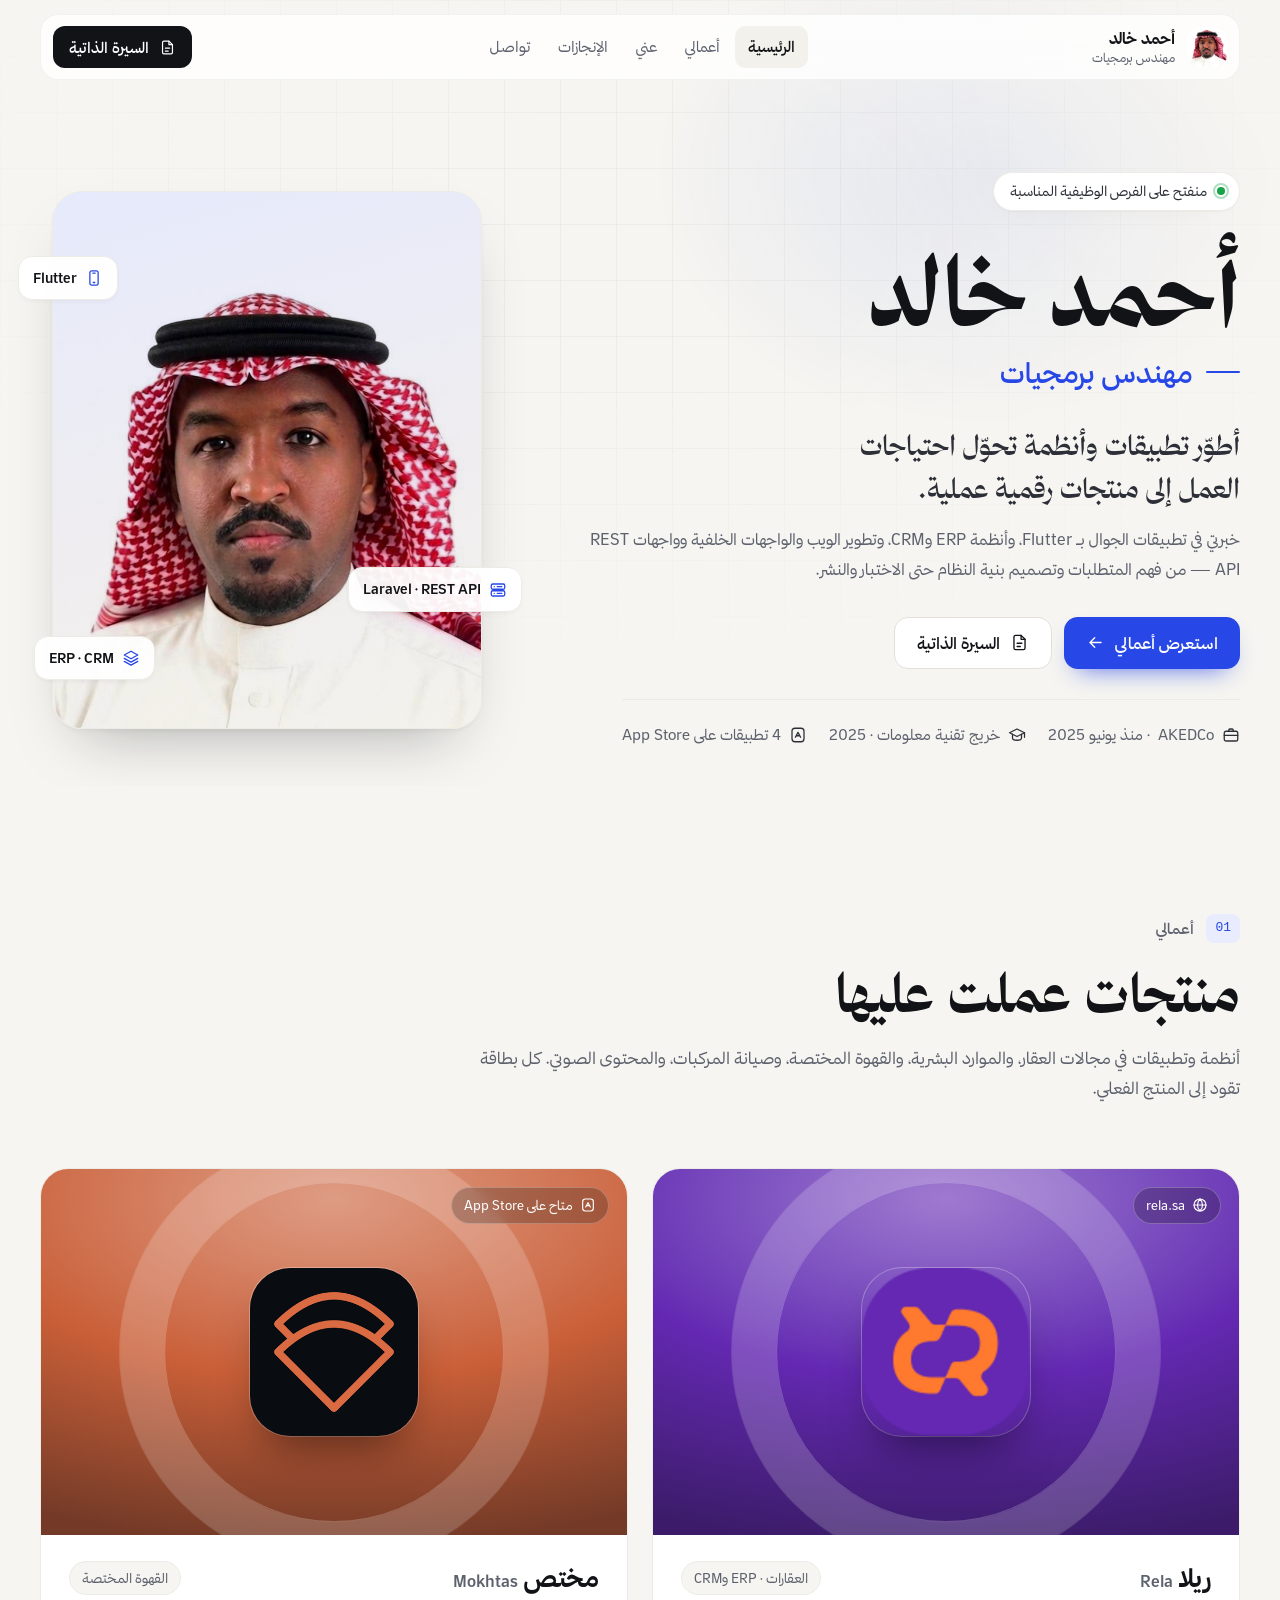
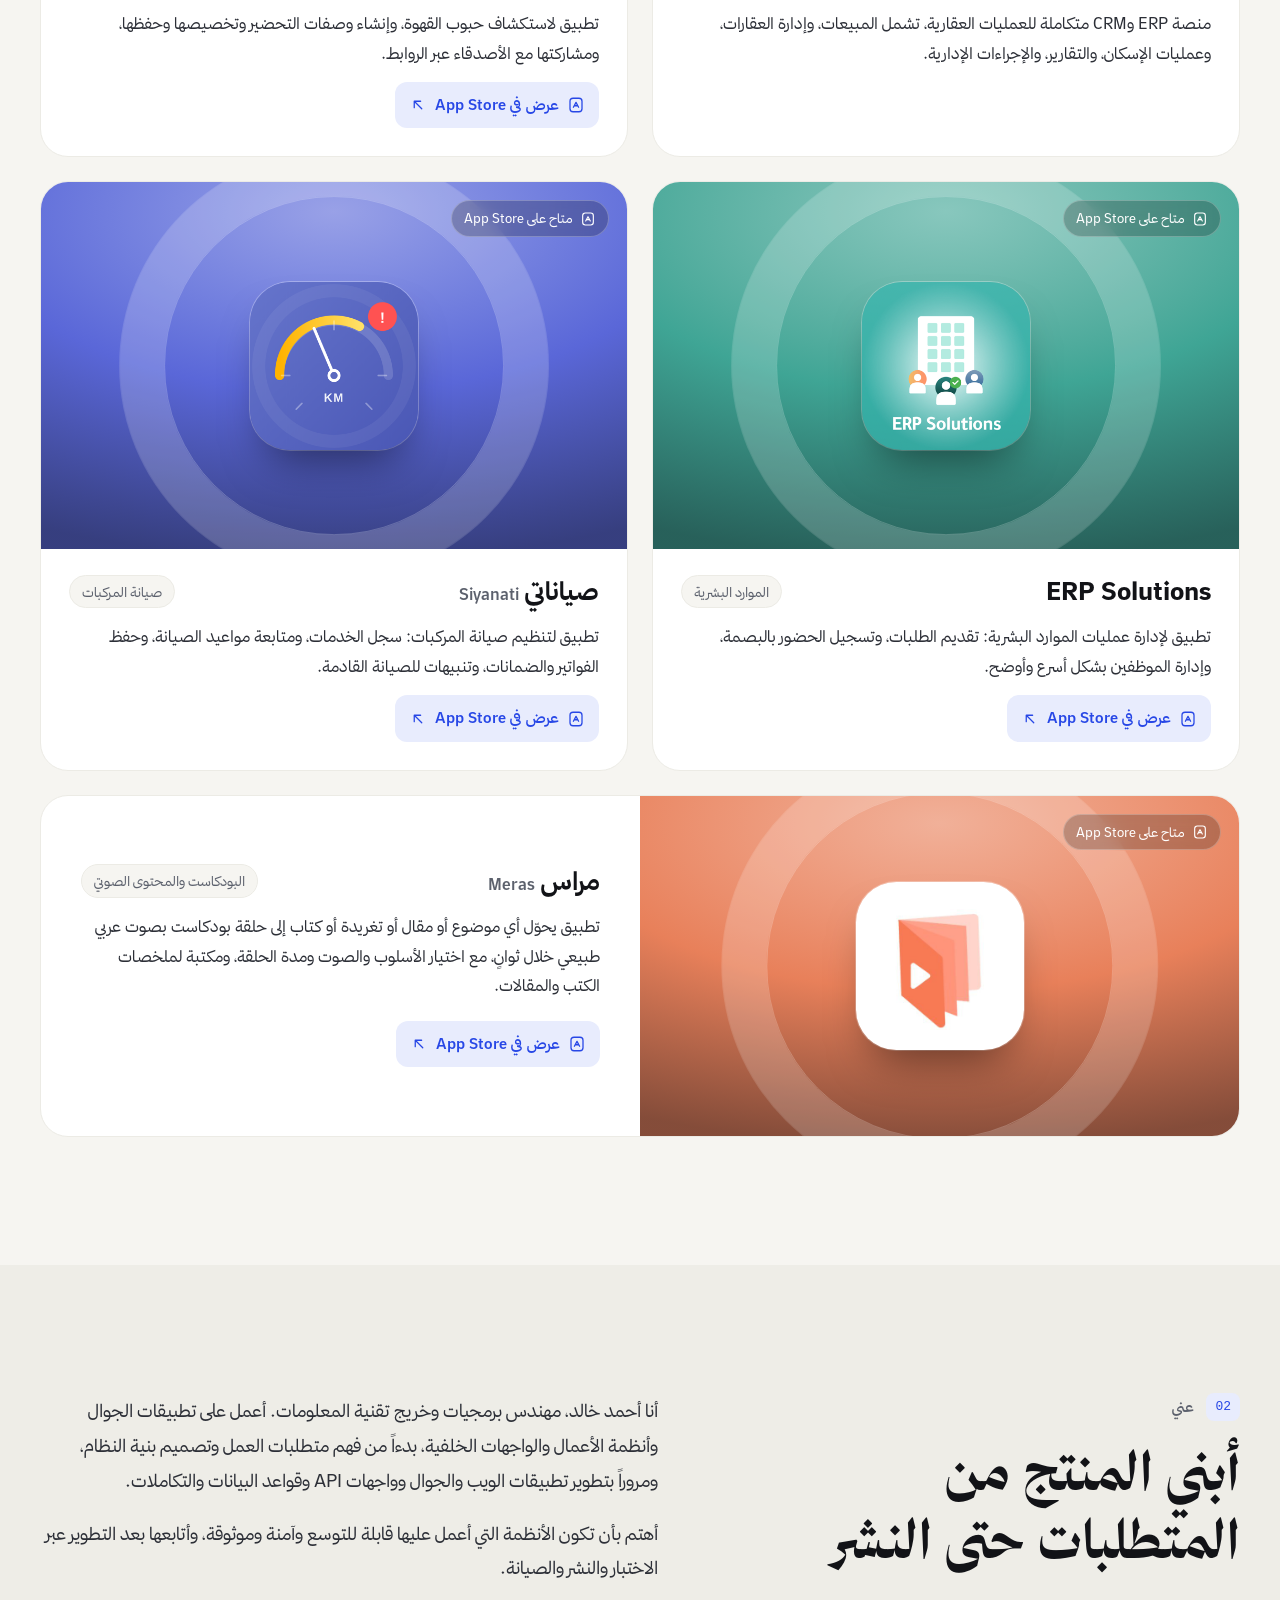
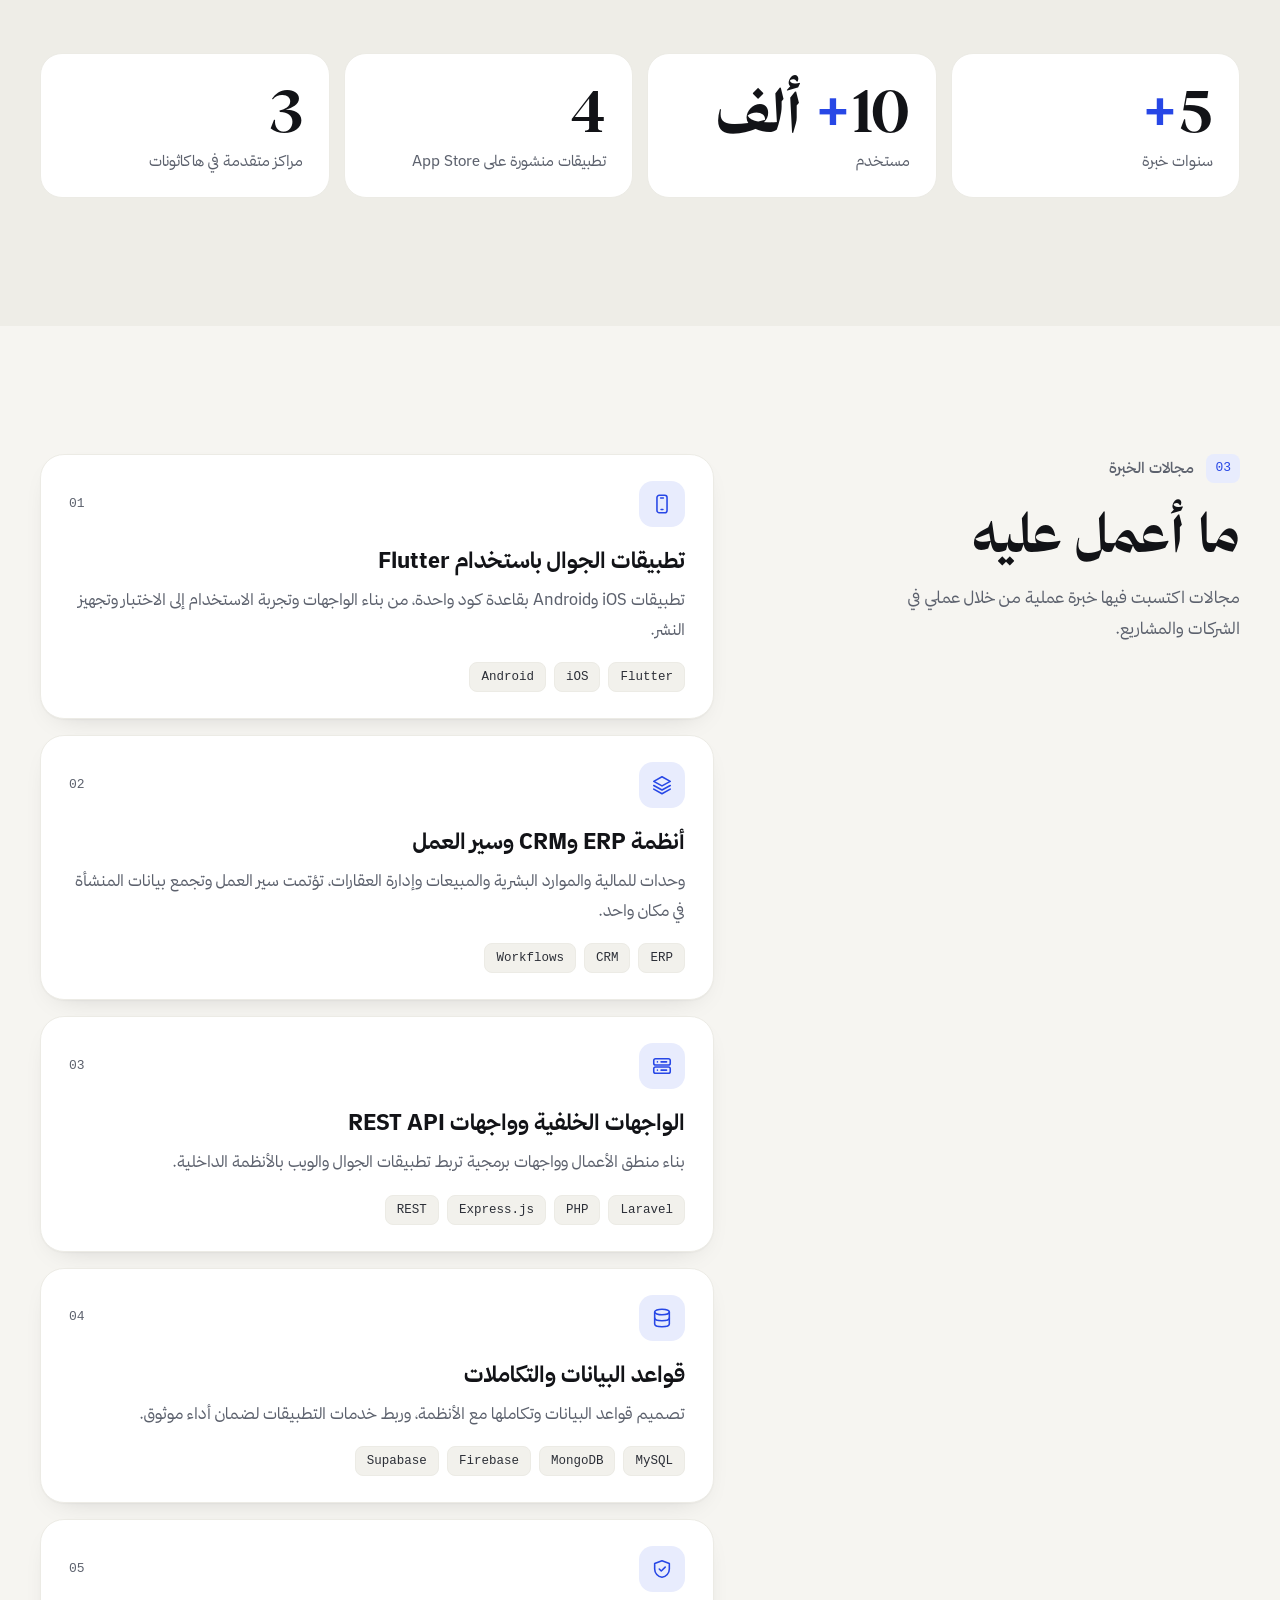
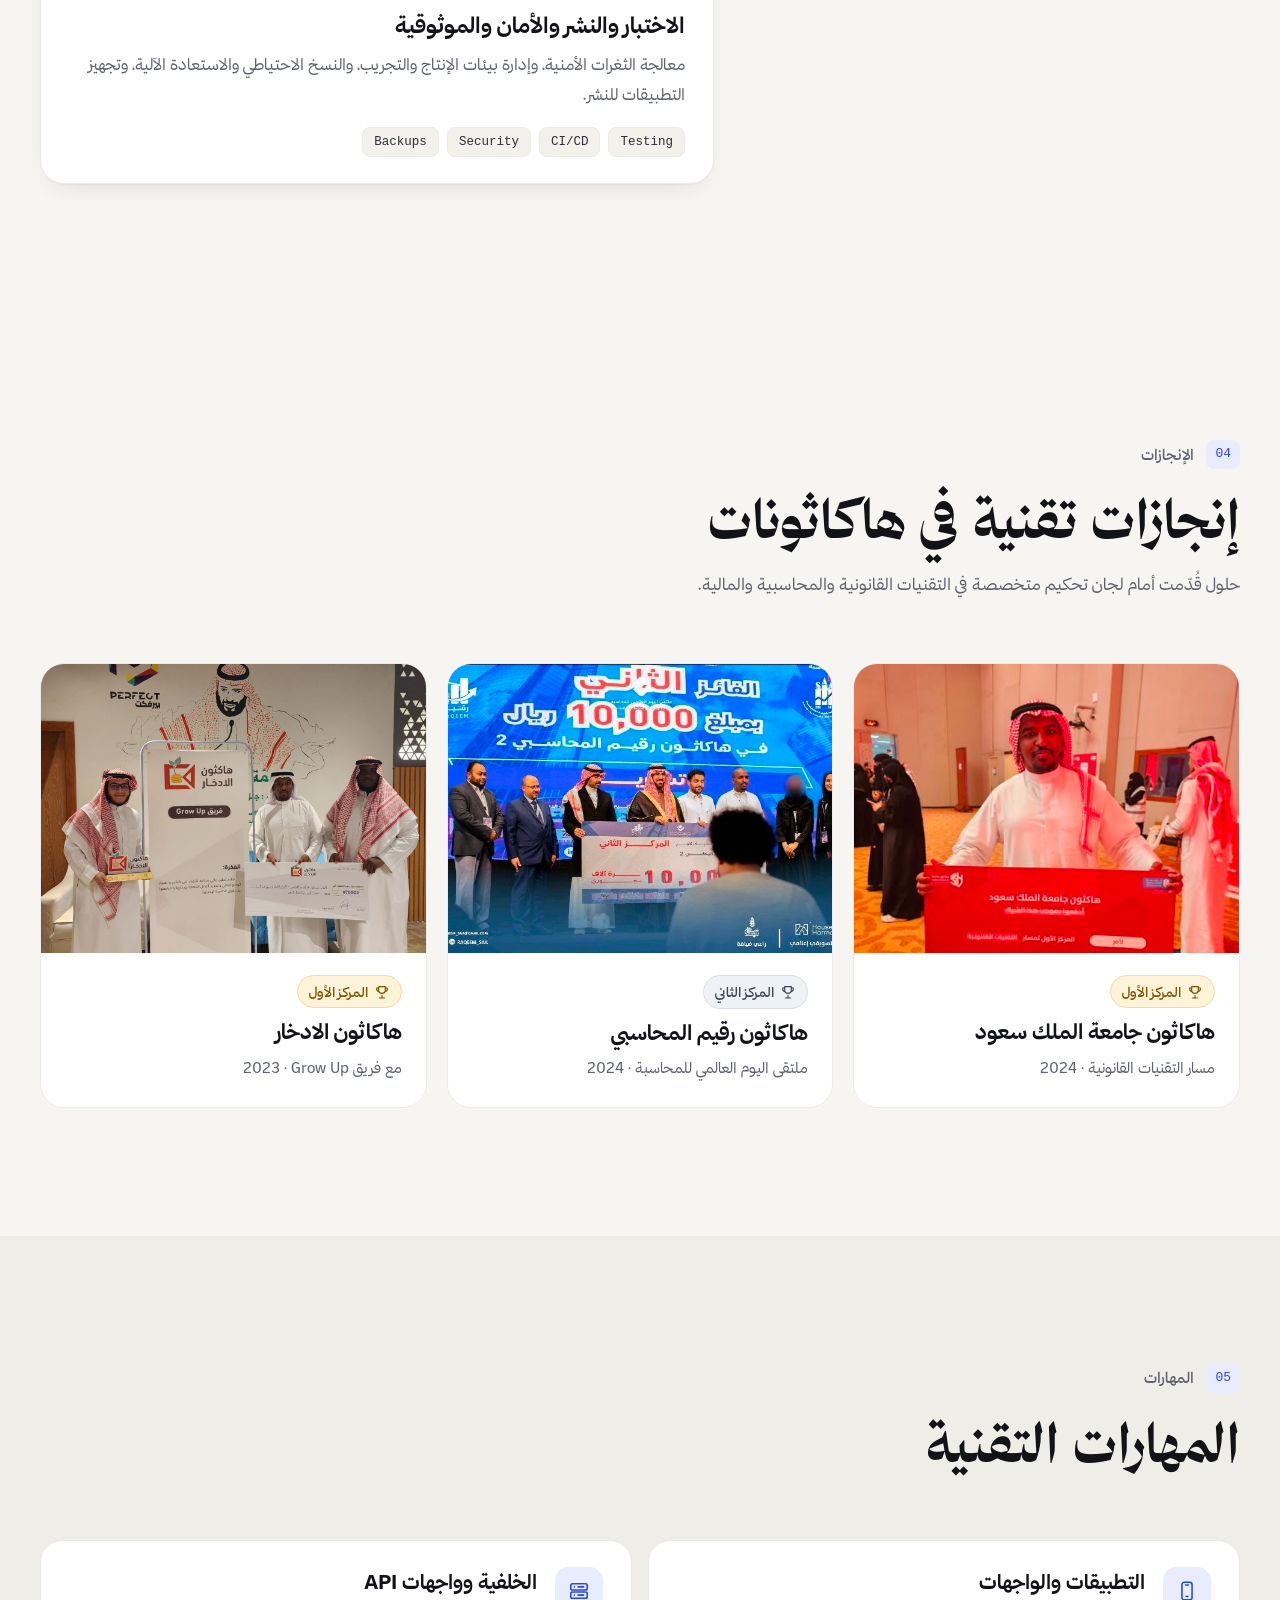
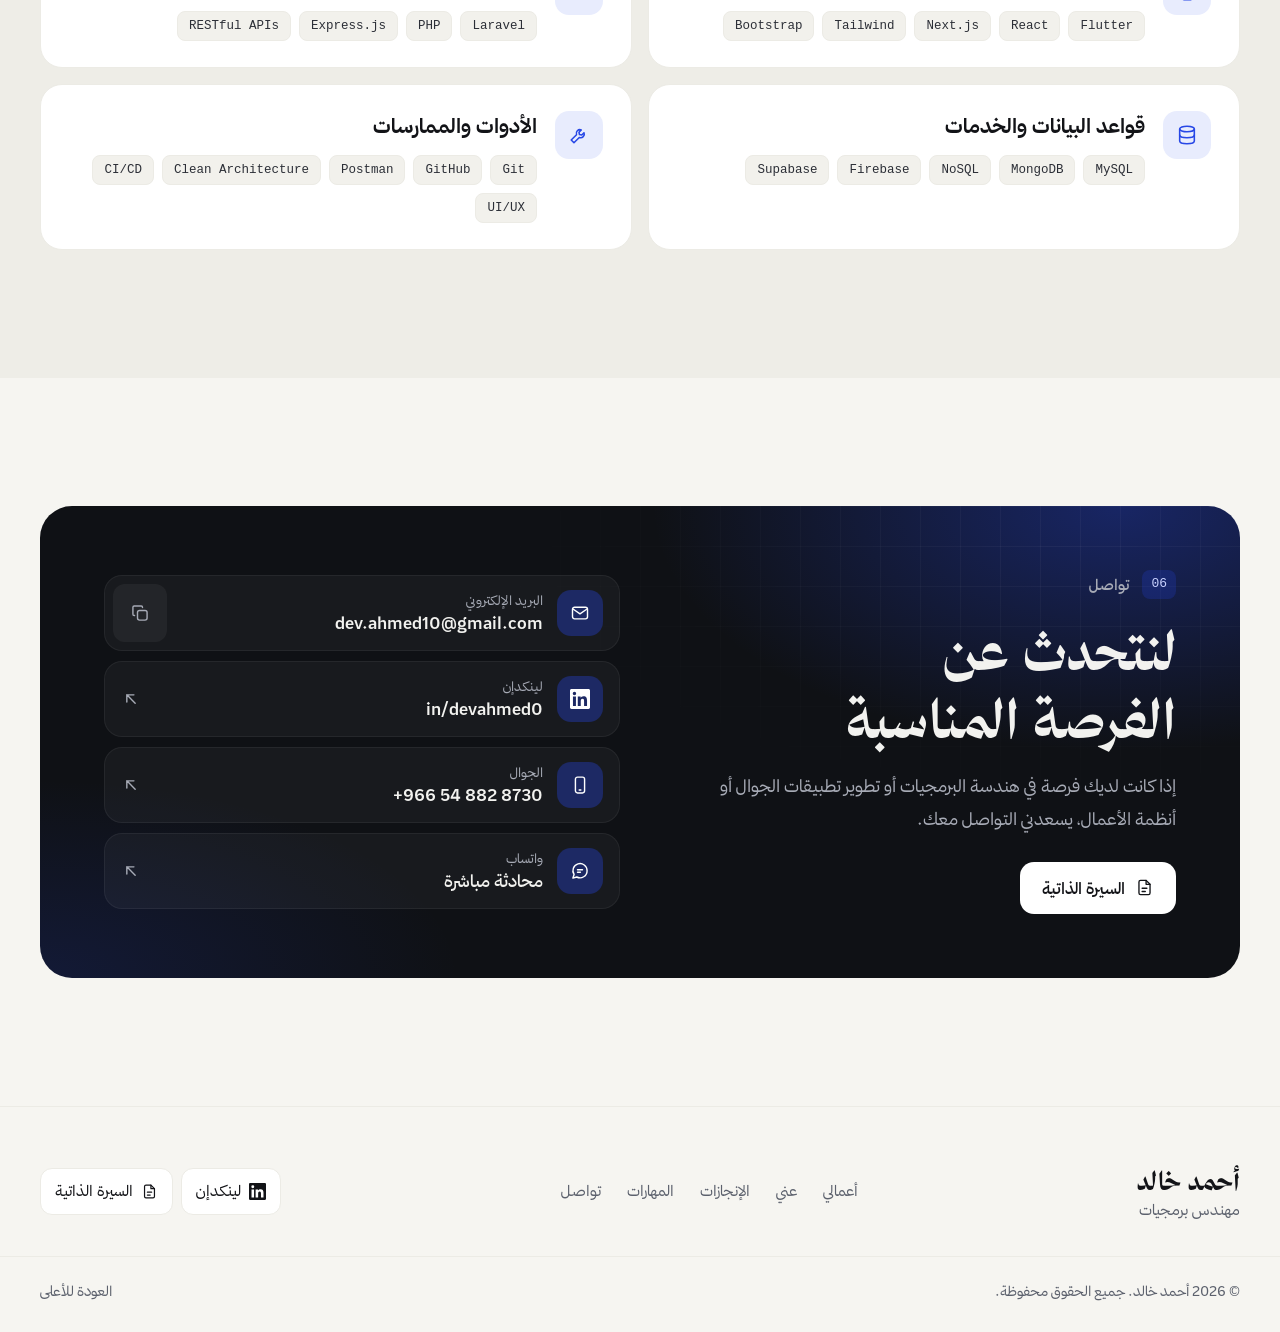
==== commit fa6f28fd: "." ====
--- a/index.html
+++ b/index.html
@@ -482,4 +482,3 @@
 </body>
 
 </html>
-hf
--- a/css/styles.css
+++ b/css/styles.css
@@ -22,8 +22,8 @@
     --bg-tint: #eeede7;
     --surface: #ffffff;
     --chip: #f2f1ec;
-    --line: #e3e1da;
-    --line-2: #d3d0c6;
+    --line: #ecebe5;
+    --line-2: #e2e0d8;
 
     /* text */
     --ink: #121317;
@@ -39,7 +39,7 @@
     /* dark band */
     --night: #0f1115;
     --night-2: #171a21;
-    --night-line: rgba(255, 255, 255, .1);
+    --night-line: rgba(255, 255, 255, .06);
     --night-text: #f2f2ef;
     --night-muted: #a7abb6;
 
@@ -252,7 +252,7 @@
     gap: 16px;
     padding-inline: 12px 12px;
     border-radius: 18px;
-    border: 1px solid rgba(18, 19, 23, .08);
+    border: 1px solid rgba(18, 19, 23, .05);
     background: rgba(255, 255, 255, .8);
     -webkit-backdrop-filter: blur(14px) saturate(160%);
     backdrop-filter: blur(14px) saturate(160%);
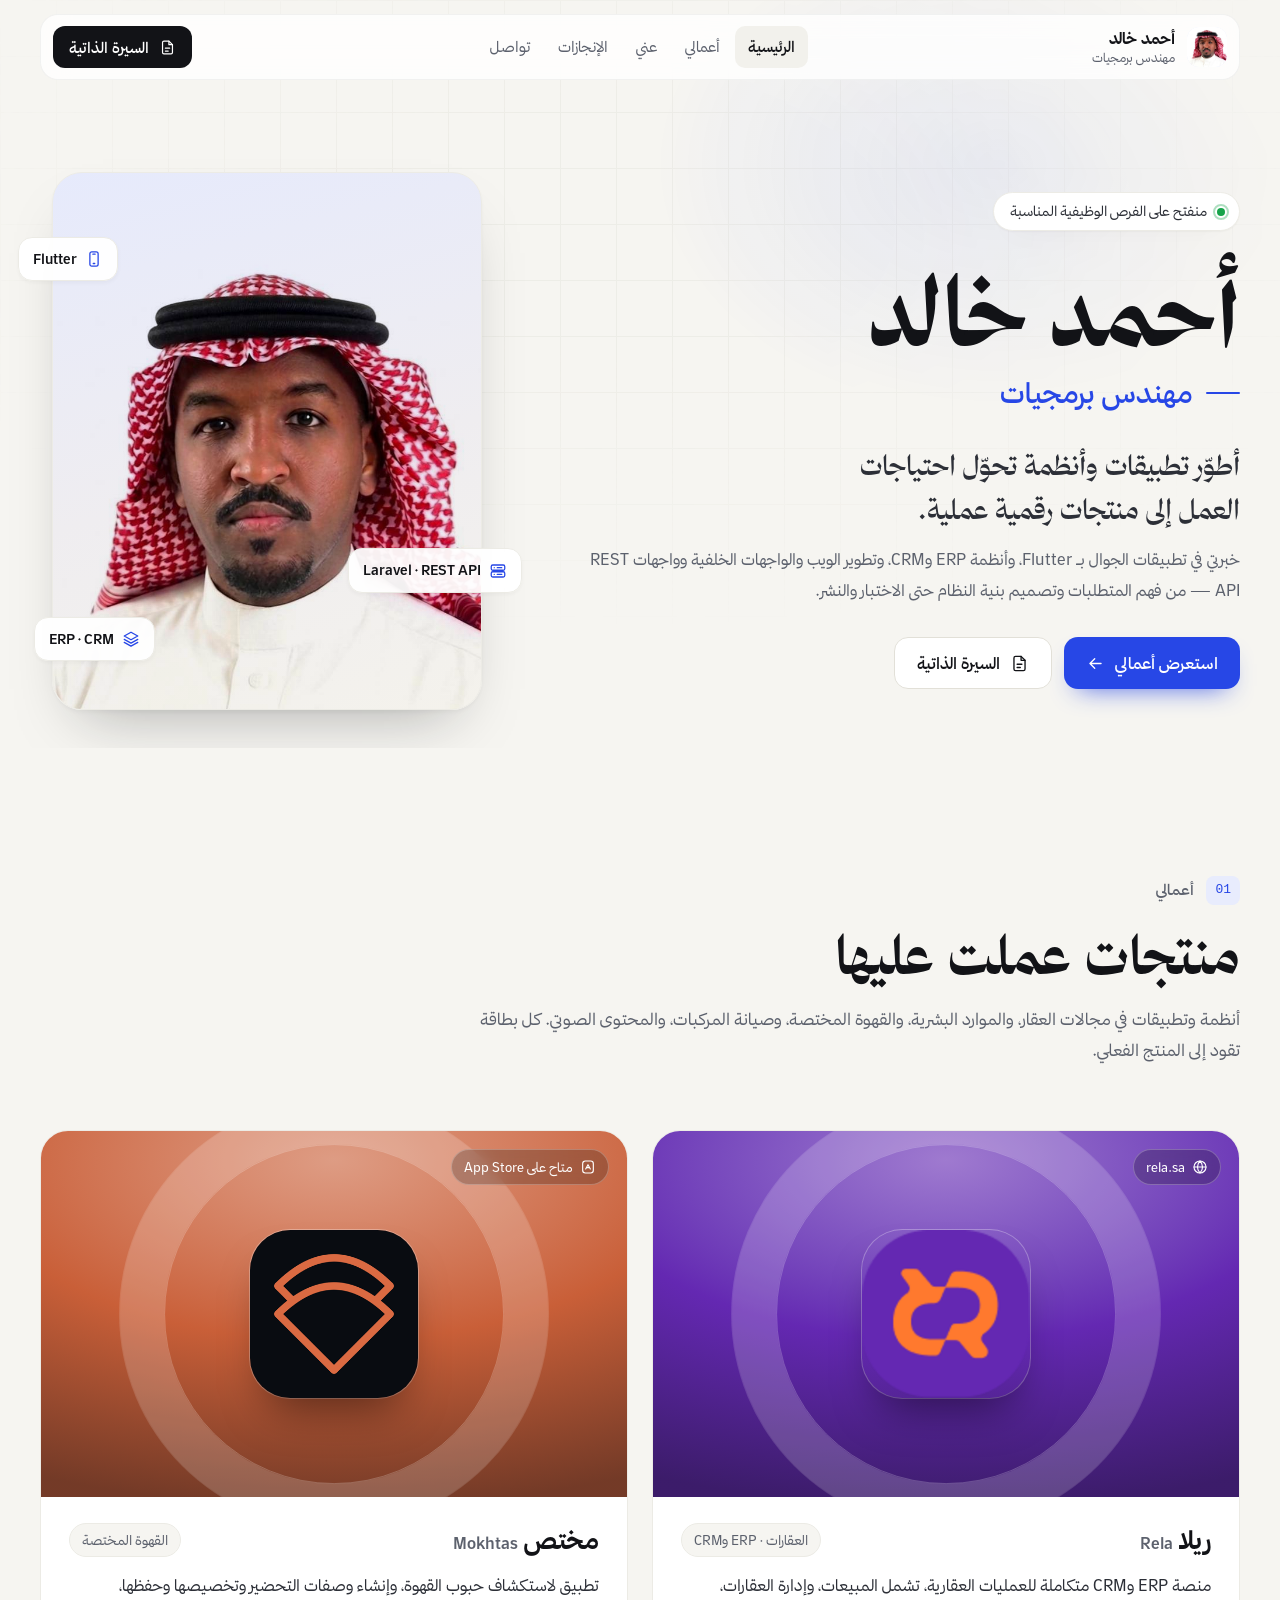
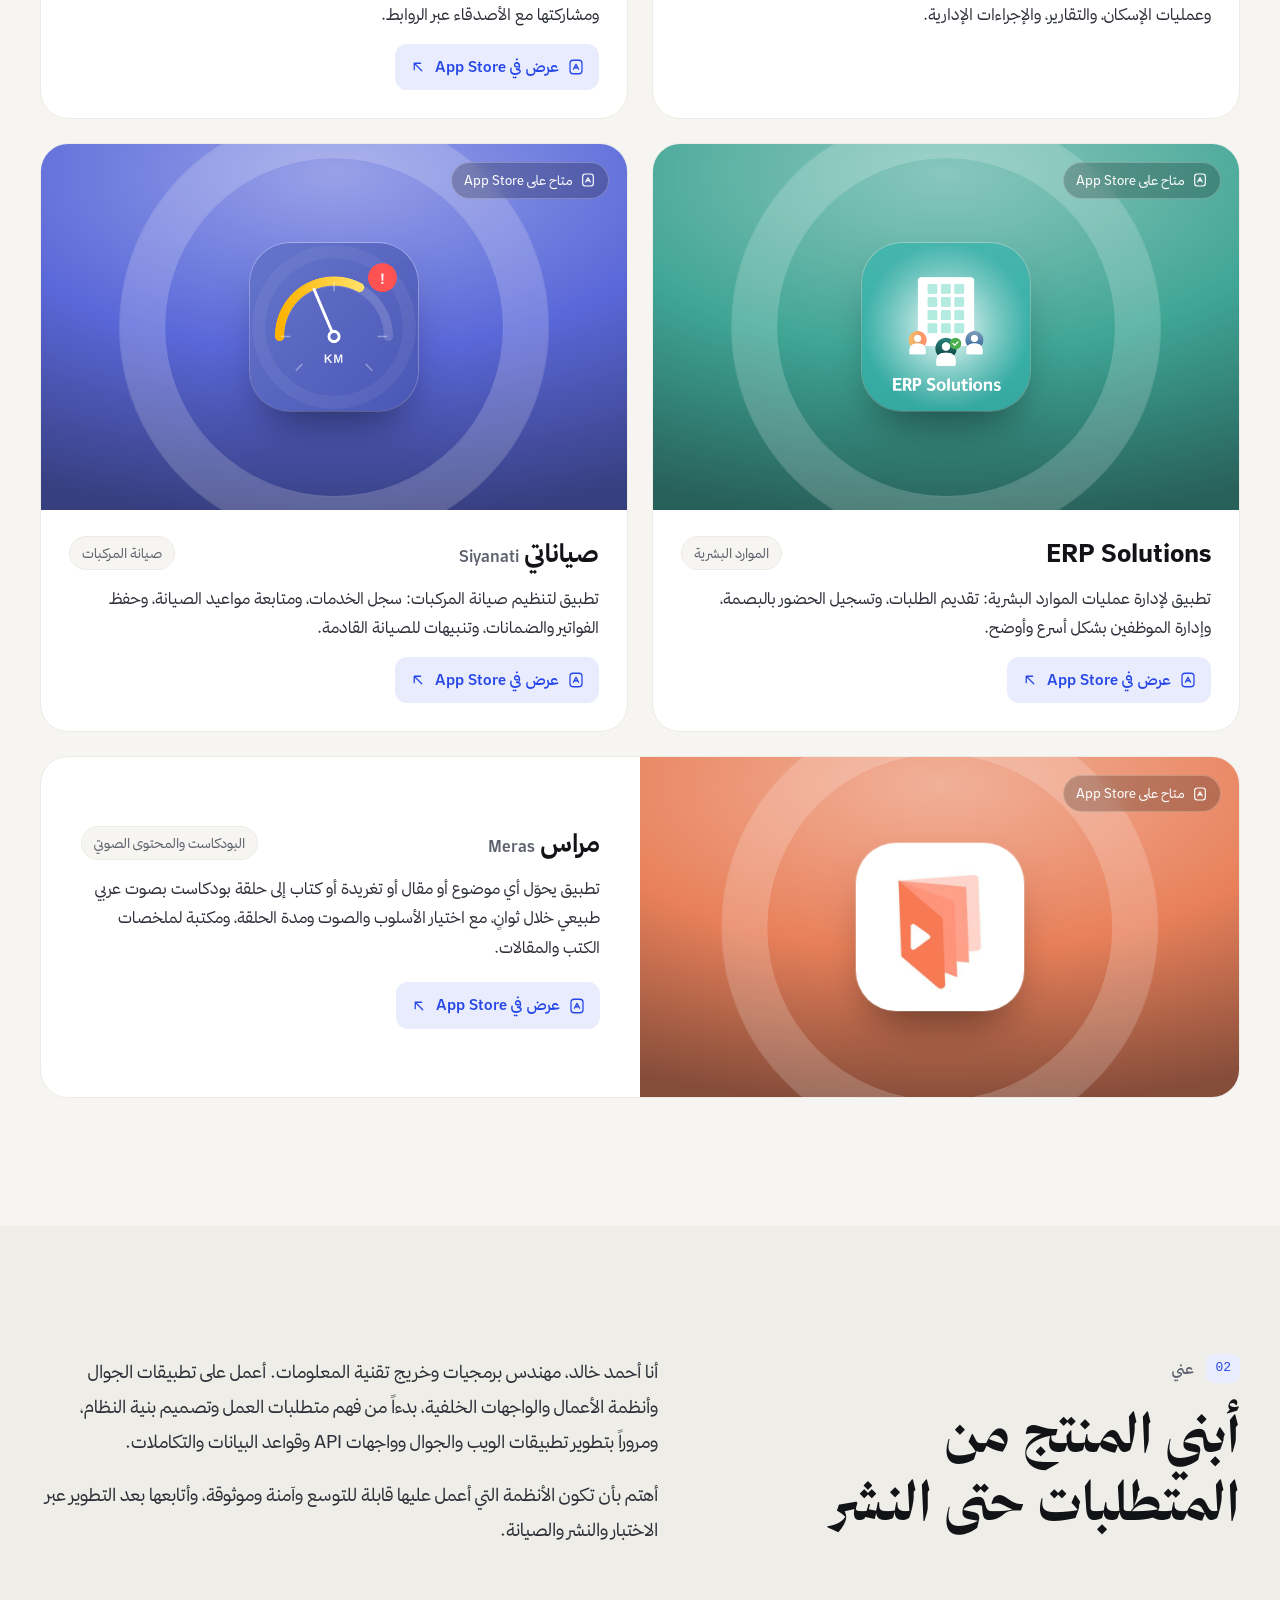
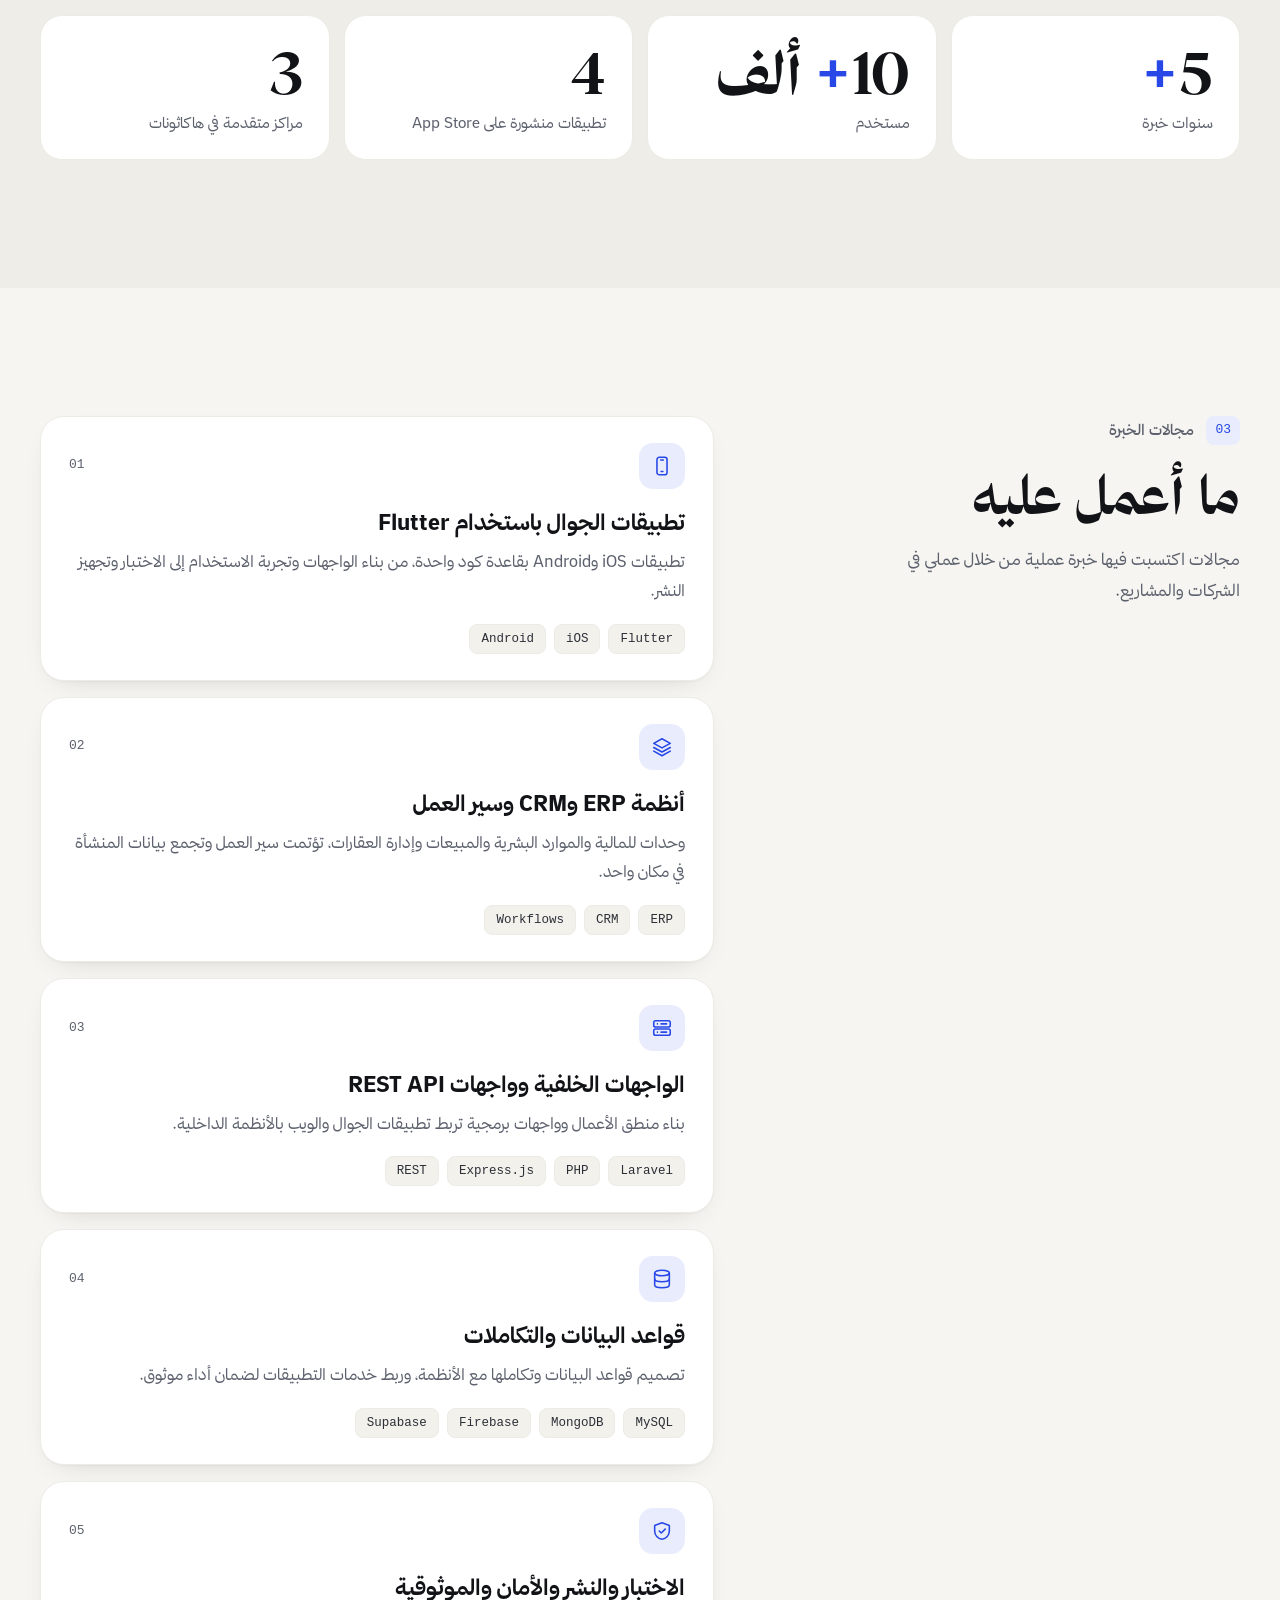
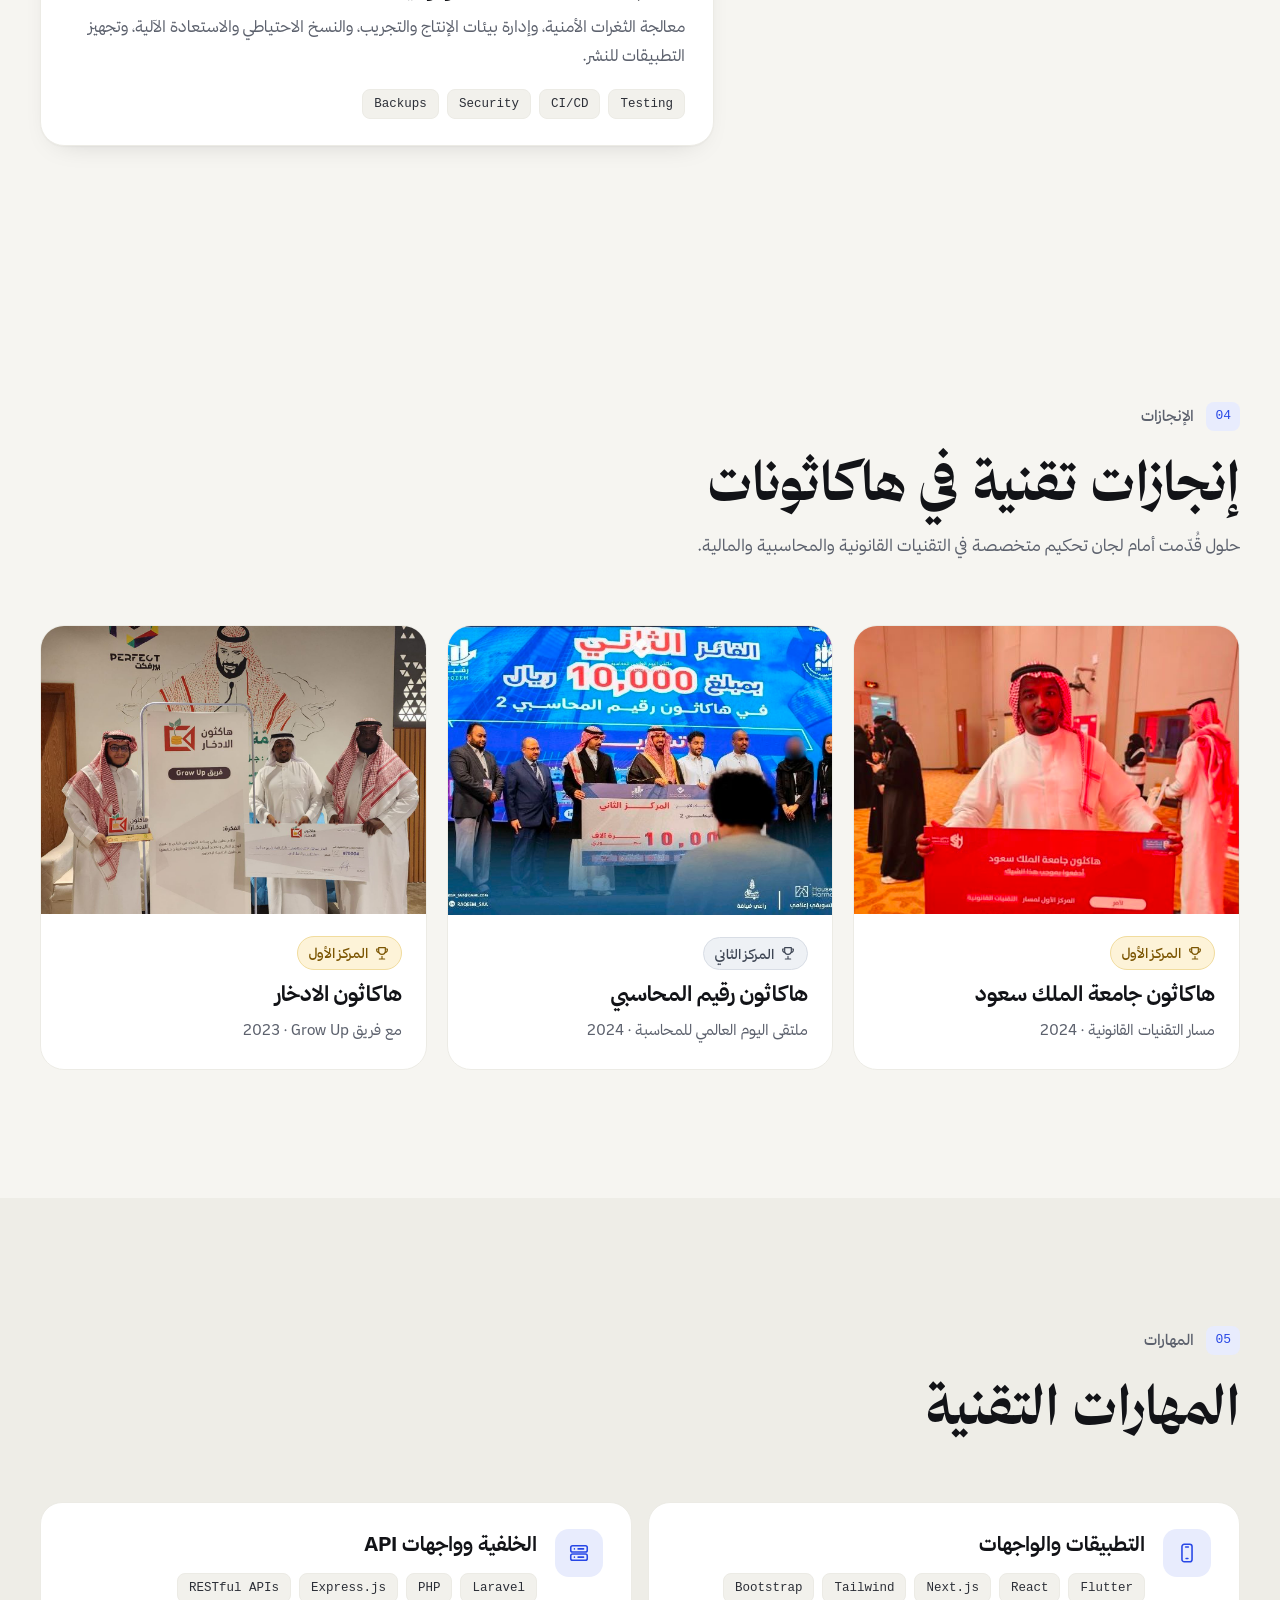
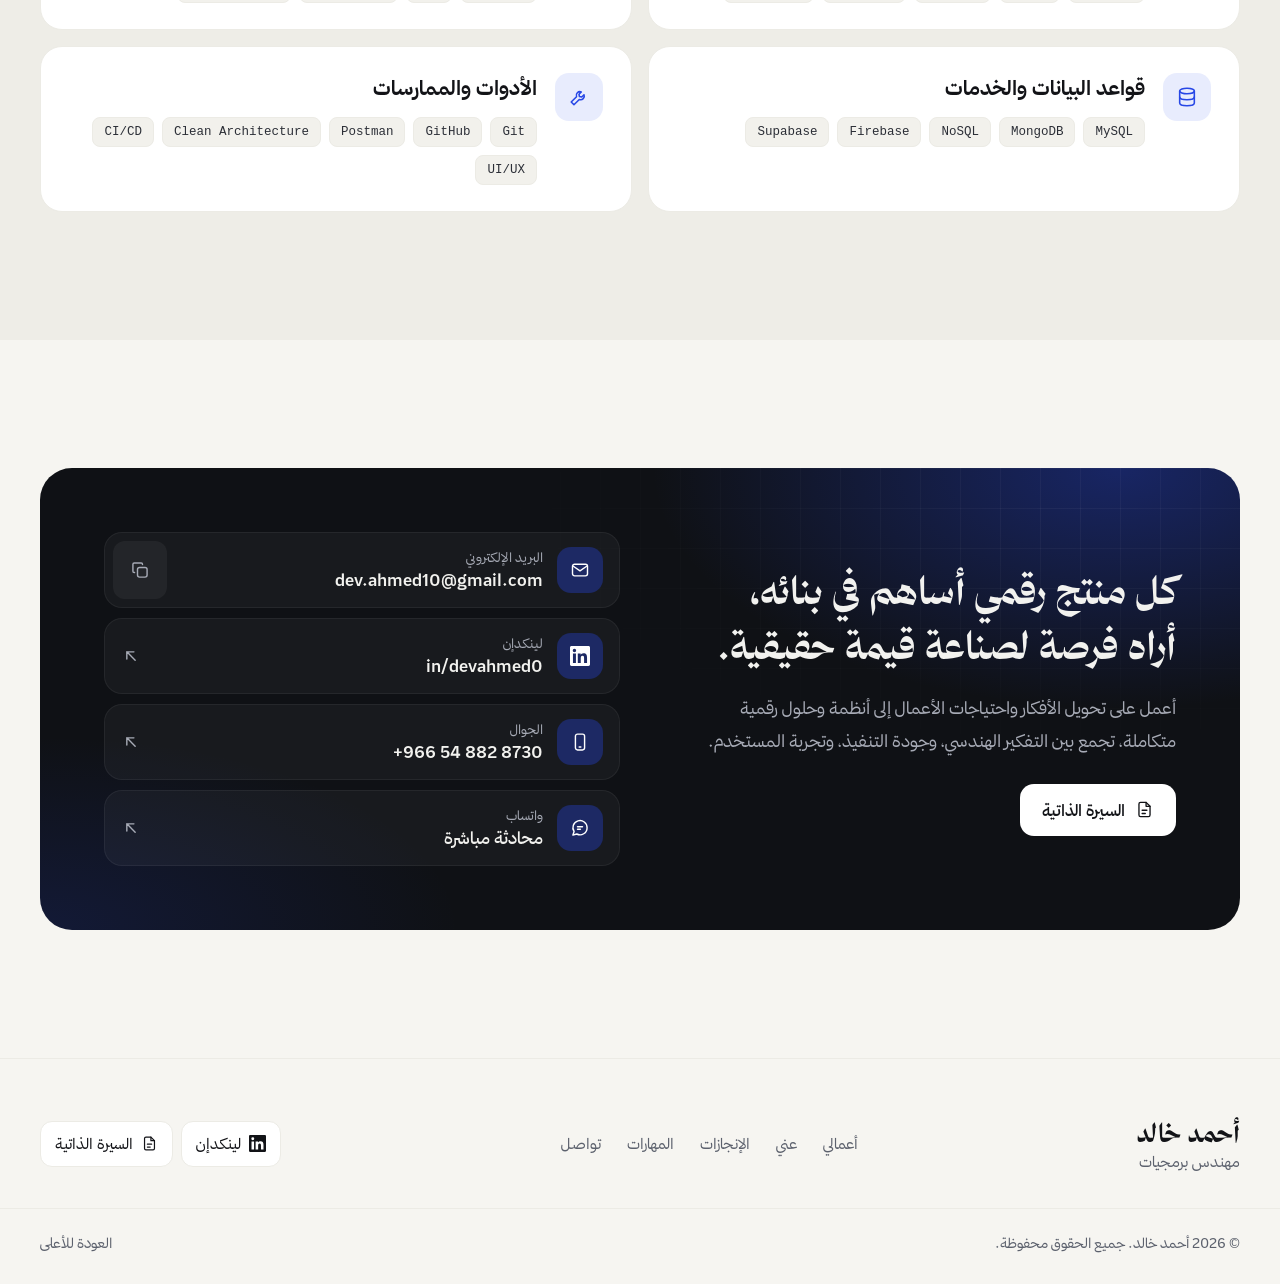
==== commit 9aadc626: "." ====
--- a/index.html
+++ b/index.html
@@ -40,11 +40,8 @@
         <symbol id="i-database" viewBox="0 0 24 24"><ellipse cx="12" cy="5.5" rx="8" ry="3" /><path d="M4 5.5v13c0 1.7 3.6 3 8 3s8-1.3 8-3v-13" /><path d="M4 12c0 1.7 3.6 3 8 3s8-1.3 8-3" /></symbol>
         <symbol id="i-shield" viewBox="0 0 24 24"><path d="M12 3 20 6v6c0 4.6-3.4 8.4-8 9-4.6-.6-8-4.4-8-9V6l8-3z" /><path d="m9 12 2.2 2.2L15.5 10" /></symbol>
         <symbol id="i-trophy" viewBox="0 0 24 24"><path d="M8 21h8M12 17v4M7 4h10v5a5 5 0 0 1-10 0V4z" /><path d="M17 6h3v1.5A3.5 3.5 0 0 1 16.8 11M7 6H4v1.5A3.5 3.5 0 0 0 7.2 11" /></symbol>
-        <symbol id="i-cap" viewBox="0 0 24 24"><path d="m2 9 10-5 10 5-10 5L2 9z" /><path d="M6 11v5c0 1.6 2.7 3 6 3s6-1.4 6-3v-5M22 9v6" /></symbol>
-        <symbol id="i-briefcase" viewBox="0 0 24 24"><rect x="3" y="7" width="18" height="13" rx="2.5" /><path d="M9 7V5.5A1.5 1.5 0 0 1 10.5 4h3A1.5 1.5 0 0 1 15 5.5V7M3 12.5h18" /></symbol>
         <symbol id="i-tool" viewBox="0 0 24 24"><path d="M14.5 6.5a4 4 0 0 0-5.2 5.2L3.5 17.5l3 3 5.8-5.8a4 4 0 0 0 5.2-5.2L15 12l-2.5-.5L12 9l2.5-2.5z" /></symbol>
         <symbol id="i-copy" viewBox="0 0 24 24"><rect x="9" y="9" width="11.5" height="11.5" rx="2.5" /><path d="M5.5 15H5a1.5 1.5 0 0 1-1.5-1.5V5A1.5 1.5 0 0 1 5 3.5h8.5A1.5 1.5 0 0 1 15 5v.5" /></symbol>
-        <symbol id="i-check" viewBox="0 0 24 24"><path d="m5 12.5 4.5 4.5L19 7.5" /></symbol>
         <symbol id="i-zoom" viewBox="0 0 24 24"><circle cx="11" cy="11" r="6.5" /><path d="m20 20-4.2-4.2M11 8.5v5M8.5 11h5" /></symbol>
         <symbol id="i-close" viewBox="0 0 24 24"><path d="M6 6l12 12M18 6 6 18" /></symbol>
     </svg>
@@ -118,11 +115,6 @@
                             <span>السيرة الذاتية</span>
                         </a>
                     </div>
-                    <ul class="hero__facts" data-reveal style="--d:400" aria-label="معلومات سريعة">
-                        <li><svg class="ic" aria-hidden="true"><use href="#i-briefcase" /></svg><span dir="ltr">AKEDCo</span> · منذ يونيو 2025</li>
-                        <li><svg class="ic" aria-hidden="true"><use href="#i-cap" /></svg>خريج تقنية معلومات · 2025</li>
-                        <li><svg class="ic" aria-hidden="true"><use href="#i-store" /></svg>4 تطبيقات على App Store</li>
-                    </ul>
                 </div>
 
                 <figure class="portrait" data-reveal style="--d:200">
@@ -399,9 +391,8 @@
             <div class="container">
                 <div class="cta" data-reveal>
                     <div class="cta__copy">
-                        <p class="eyebrow eyebrow--night"><span>06</span>تواصل</p>
-                        <h2 class="h2" id="contactTitle">لنتحدث عن الفرصة المناسبة</h2>
-                        <p>إذا كانت لديك فرصة في هندسة البرمجيات أو تطوير تطبيقات الجوال أو أنظمة الأعمال، يسعدني التواصل معك.</p>
+                        <h2 class="h2 cta__title" id="contactTitle">كل منتج رقمي أساهم في بنائه، أراه فرصة لصناعة قيمة حقيقية.</h2>
+                        <p>أعمل على تحويل الأفكار واحتياجات الأعمال إلى أنظمة وحلول رقمية متكاملة، تجمع بين التفكير الهندسي، وجودة التنفيذ، وتجربة المستخدم.</p>
                         <a href="https://flowcv.com/resume/4u36gawukmsl" target="_blank" rel="noopener" class="btn btn--light">
                             <svg class="ic" aria-hidden="true"><use href="#i-file" /></svg>
                             <span>السيرة الذاتية</span>
--- a/css/styles.css
+++ b/css/styles.css
@@ -163,8 +163,6 @@
     border-radius: 8px;
     background: var(--accent-soft);
 }
-.eyebrow--night { color: var(--night-muted); }
-.eyebrow--night span { color: #c9d2ff; background: rgba(var(--accent-rgb), .22); }
 
 .pill {
     display: inline-flex;
@@ -408,18 +406,6 @@
 .hero__lead { margin-top: 14px; max-width: 60ch; color: var(--muted); font-size: clamp(16px, 1.25vw, 18px); line-height: 1.9; text-wrap: pretty; }
 .hero__actions { display: flex; flex-wrap: wrap; gap: 12px; margin-top: 32px; }
 
-.hero__facts {
-    display: flex;
-    flex-wrap: wrap;
-    gap: 10px 22px;
-    margin-top: 30px;
-    padding-top: 22px;
-    border-top: 1px solid var(--line);
-    font-size: 15px;
-    color: var(--muted);
-}
-.hero__facts li { display: inline-flex; align-items: center; gap: 8px; }
-.hero__facts .ic { width: 18px; height: 18px; color: var(--ink-2); }
 
 /* portrait */
 .portrait { position: relative; margin: 0; justify-self: center; width: 100%; max-width: 430px; }
@@ -737,6 +723,7 @@
     mask-image: radial-gradient(ellipse 70% 80% at 85% 10%, #000, transparent 70%);
 }
 .cta__copy { display: flex; flex-direction: column; align-items: flex-start; gap: 18px; }
+.cta__title { font-size: clamp(28px, 3vw, 40px); line-height: 1.45; }
 .cta__copy > p:not(.eyebrow) { color: var(--night-muted); font-size: clamp(16px, 1.35vw, 18px); line-height: 1.9; max-width: 46ch; }
 .cta__copy .btn { margin-top: 8px; }
 
@@ -925,7 +912,6 @@
 
     .hero__actions { width: 100%; }
     .hero__actions .btn { flex: 1 1 100%; }
-    .hero__facts { flex-direction: column; }
     .portrait { max-width: 300px; }
     .portrait__chip { font-size: 13px; padding: 7px 11px; }
 
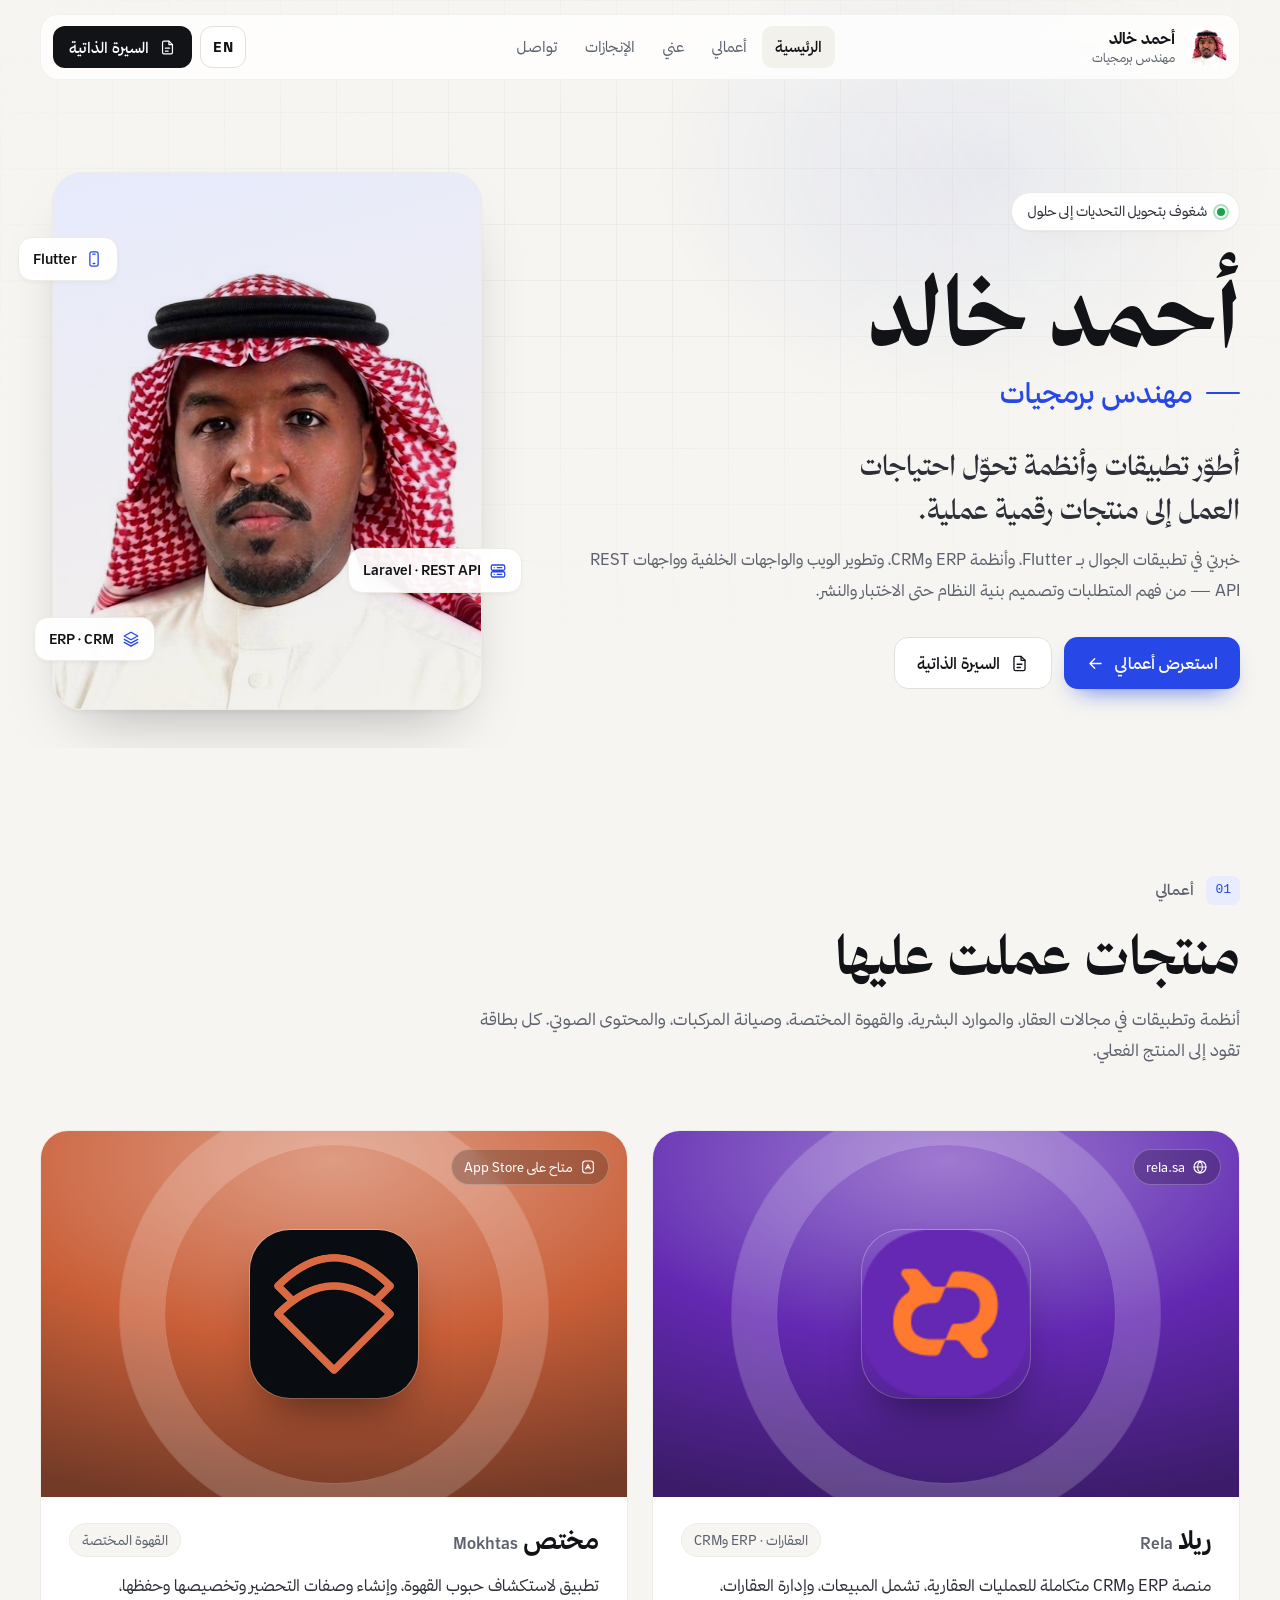
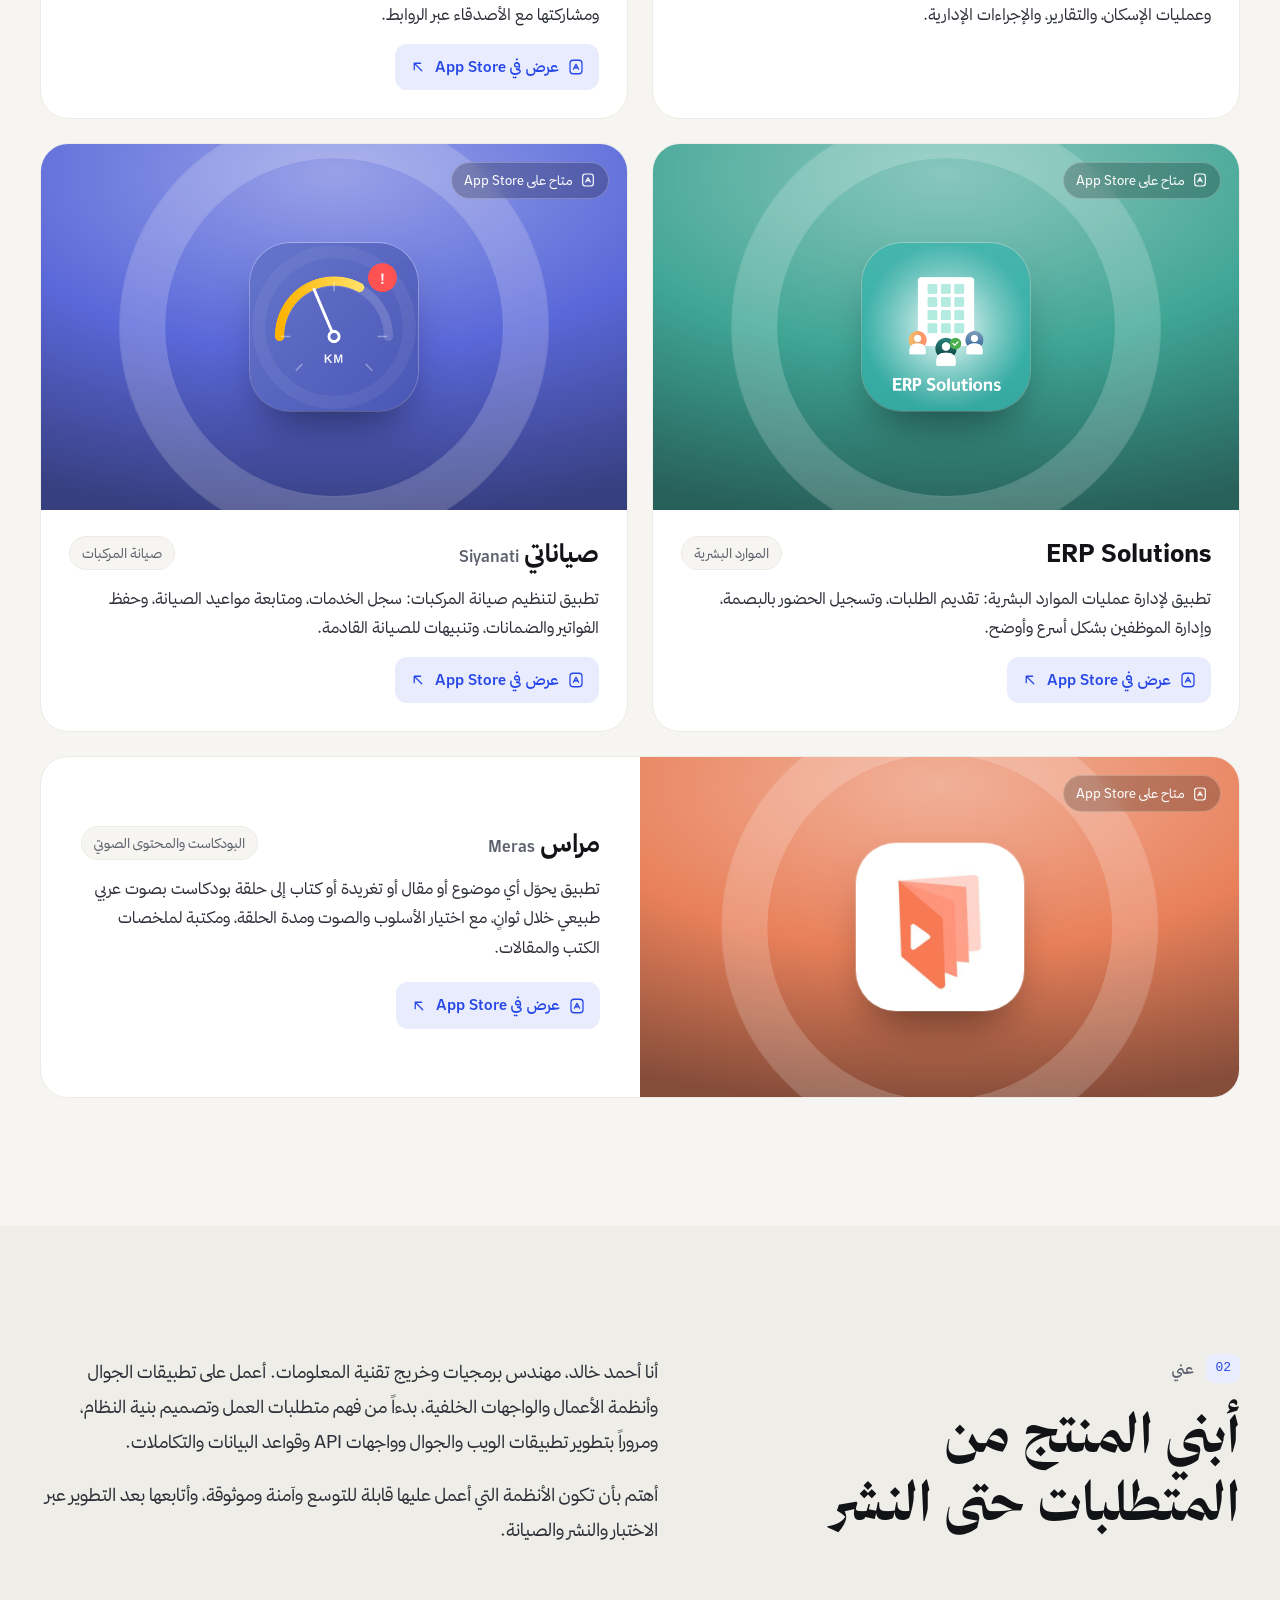
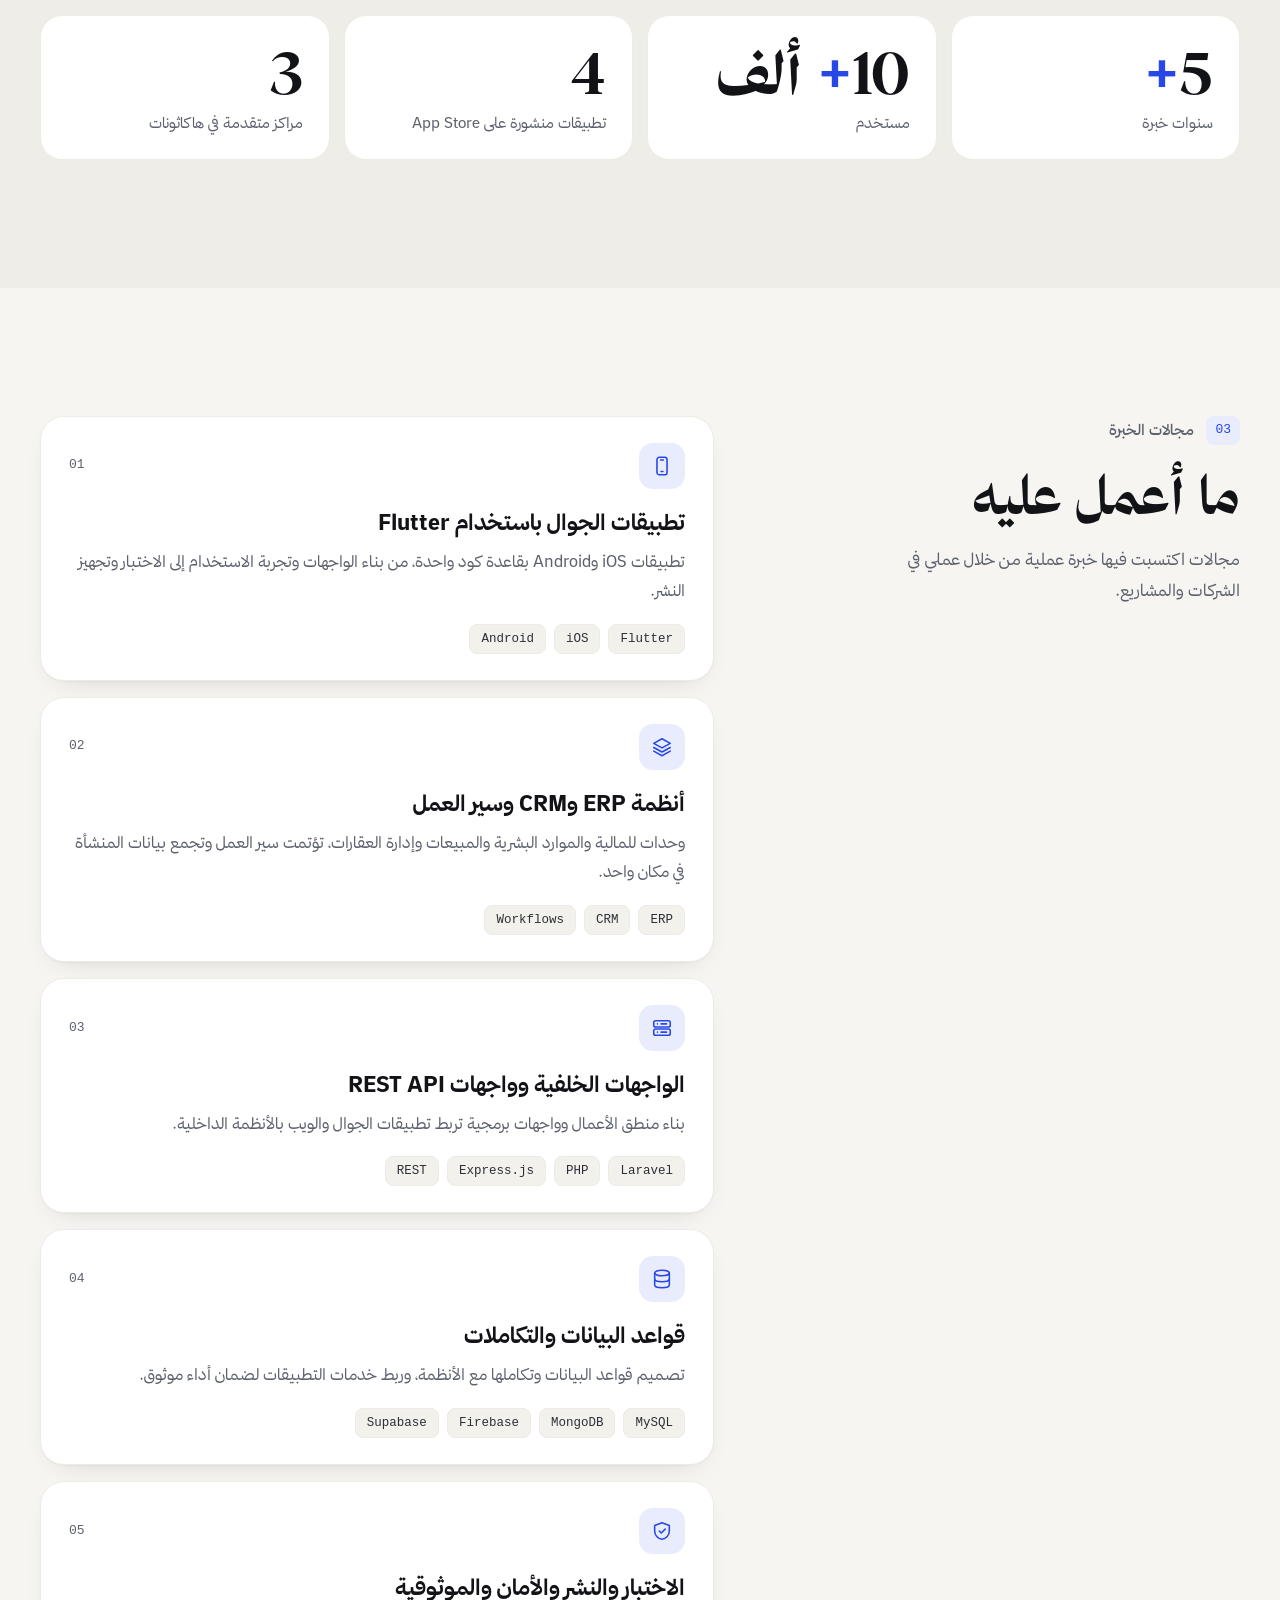
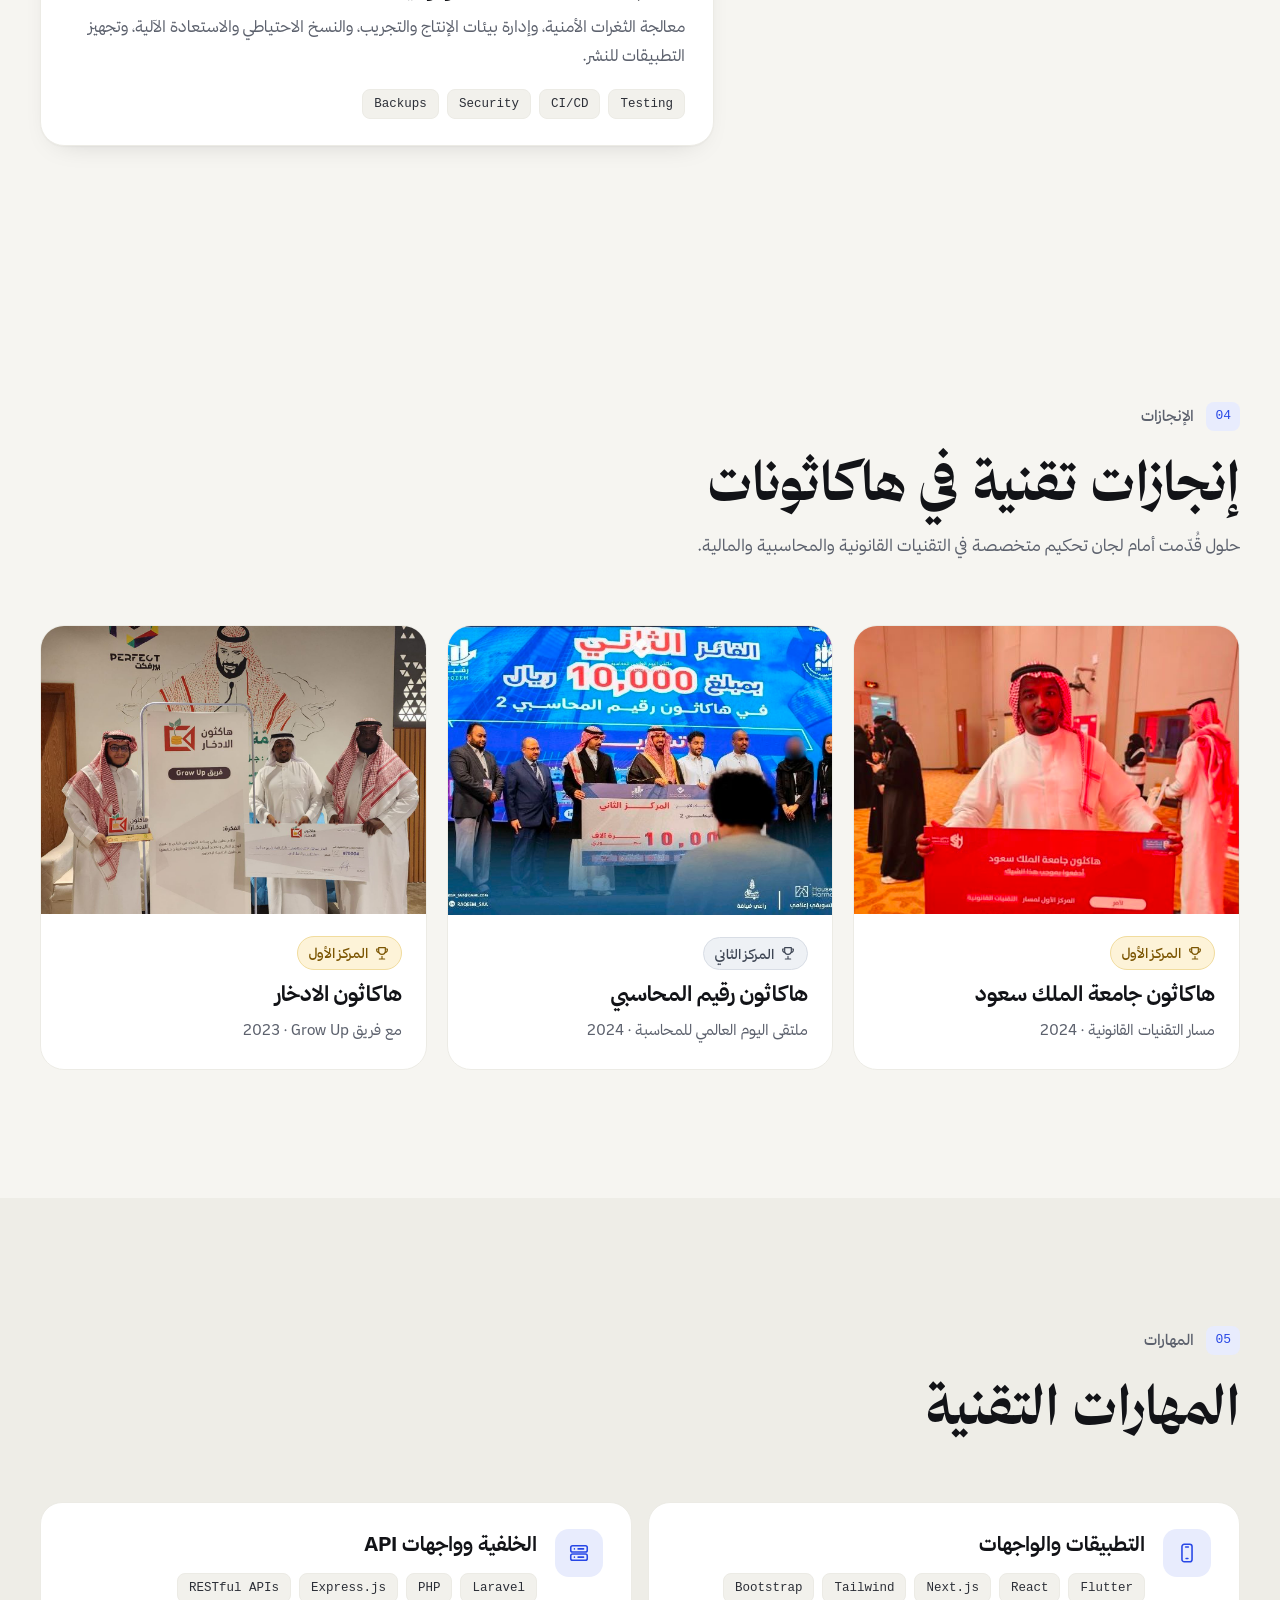
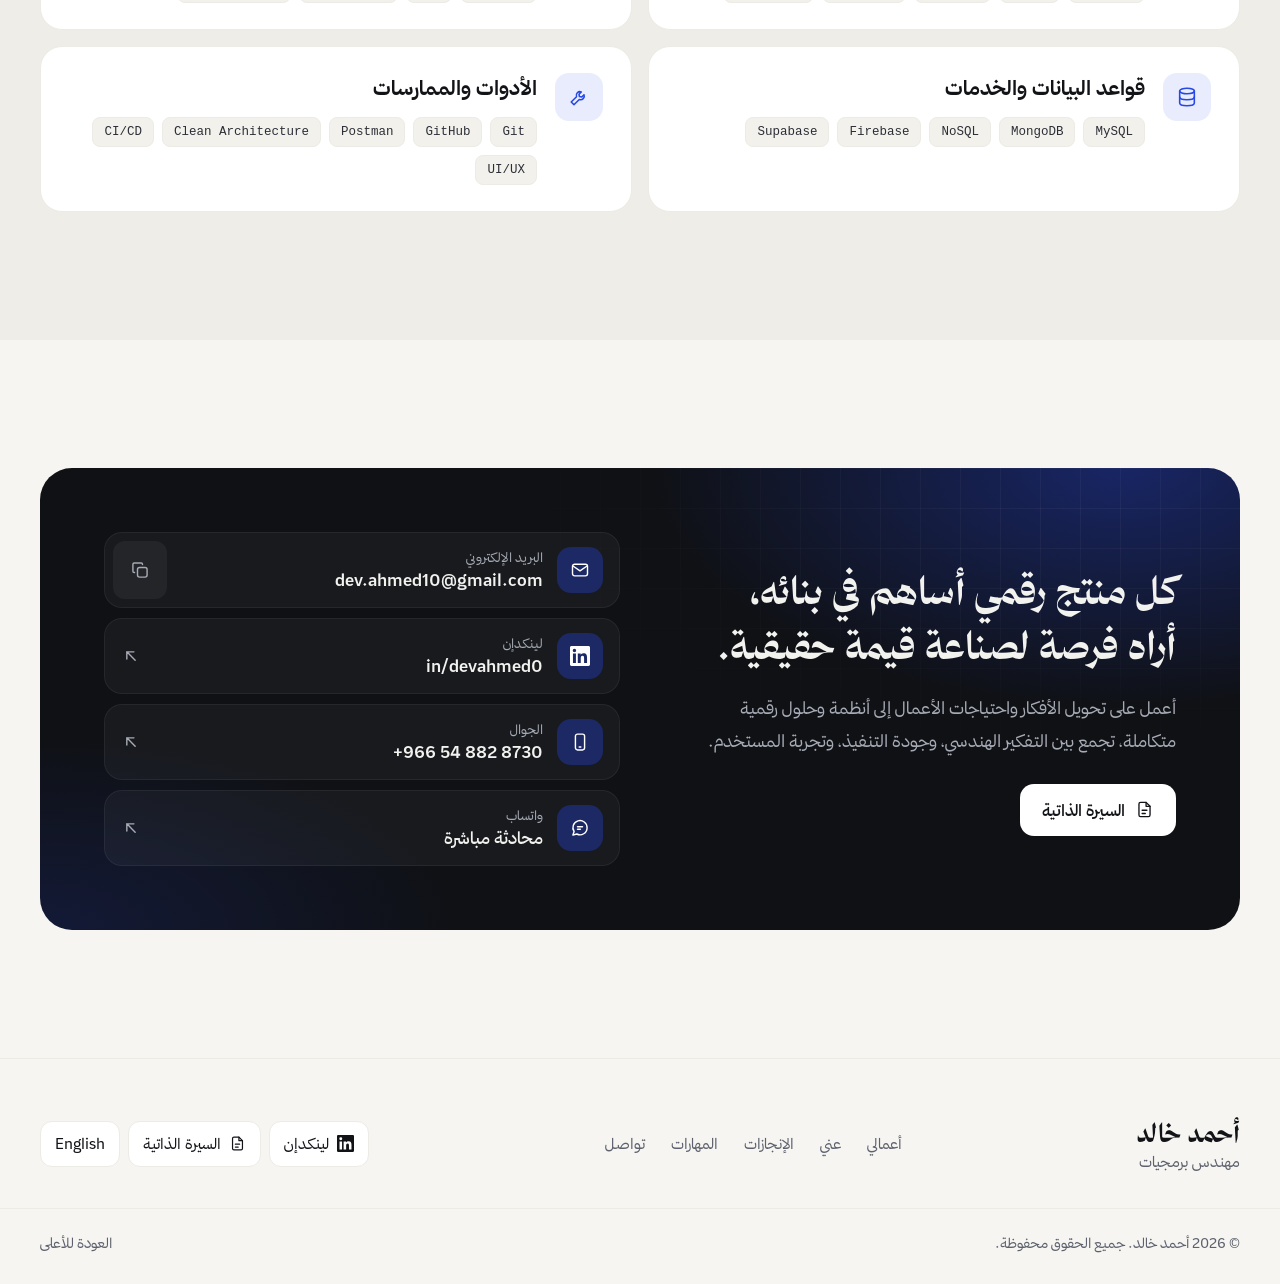
==== commit 95c0e415: "." ====
--- a/index.html
+++ b/index.html
@@ -12,6 +12,8 @@
     <meta property="og:description" content="أطوّر تطبيقات وأنظمة تحوّل احتياجات العمل إلى منتجات رقمية عملية.">
     <meta property="og:image" content="img/ahmed.jpeg">
     <meta property="og:locale" content="ar_SA">
+    <link rel="alternate" hreflang="ar" href="./">
+    <link rel="alternate" hreflang="en" href="en/">
     <link rel="icon" href="data:image/svg+xml,%3Csvg xmlns='http://www.w3.org/2000/svg' viewBox='0 0 64 64'%3E%3Crect width='64' height='64' rx='16' fill='%23121317'/%3E%3Cpath d='M22 24 12 32l10 8M42 24l10 8-10 8M36 18l-8 28' fill='none' stroke='%23ffffff' stroke-width='4.5' stroke-linecap='round' stroke-linejoin='round'/%3E%3C/svg%3E">
 
     <link rel="preload" href="fonts/thmanyahsans-Regular.woff2" as="font" type="font/woff2" crossorigin>
@@ -66,6 +68,7 @@
             </nav>
 
             <div class="nav__end">
+                <a href="en/" class="nav__lang" lang="en" hreflang="en" aria-label="English version">EN</a>
                 <a href="https://flowcv.com/resume/4u36gawukmsl" target="_blank" rel="noopener" class="btn btn--ink btn--sm nav__cv">
                     <svg class="ic" aria-hidden="true"><use href="#i-file" /></svg>
                     <span>السيرة الذاتية</span>
@@ -98,7 +101,7 @@
             <div class="hero__grid-bg" aria-hidden="true"></div>
             <div class="container hero__inner">
                 <div class="hero__copy">
-                    <p class="status" data-reveal><span class="status__dot" aria-hidden="true"></span>منفتح على الفرص الوظيفية المناسبة</p>
+                    <p class="status" data-reveal><span class="status__dot" aria-hidden="true"></span>شغوف بتحويل التحديات إلى حلول</p>
                     <h1 class="hero__title" id="heroTitle" data-reveal style="--d:80">
                         <span class="hero__name">أحمد خالد</span>
                         <span class="hero__role">مهندس برمجيات</span>
@@ -454,6 +457,7 @@
             <div class="footer__social">
                 <a href="https://www.linkedin.com/in/devahmed0/" target="_blank" rel="noopener"><svg class="ic" aria-hidden="true"><use href="#i-linkedin" /></svg>لينكدإن</a>
                 <a href="https://flowcv.com/resume/4u36gawukmsl" target="_blank" rel="noopener"><svg class="ic" aria-hidden="true"><use href="#i-file" /></svg>السيرة الذاتية</a>
+                <a href="en/" lang="en" hreflang="en">English</a>
             </div>
         </div>
         <div class="container footer__bottom">
--- a/css/styles.css
+++ b/css/styles.css
@@ -283,6 +283,22 @@
 .nav__links a.is-active { color: var(--ink); background: var(--chip); font-weight: 500; }
 
 .nav__end { display: flex; align-items: center; gap: 8px; }
+.nav__lang {
+    display: inline-grid;
+    place-items: center;
+    min-width: 44px;
+    height: 42px;
+    padding-inline: 12px;
+    border-radius: 12px;
+    border: 1px solid var(--line-2);
+    background: var(--surface);
+    font-size: 14px;
+    font-weight: 700;
+    color: var(--ink);
+    transition: border-color .2s, background-color .2s;
+}
+.nav__lang:hover { border-color: var(--ink); }
+.nav__lang:lang(en) { font-family: var(--font); letter-spacing: .04em; }
 
 .nav__toggle {
     display: none;
@@ -866,6 +882,20 @@
 .js [data-reveal].is-in { opacity: 1; transform: none; }
 
 /* ==========================================================================
+   ENGLISH (LTR) PAGE
+   ========================================================================== */
+[dir="ltr"] .chips { direction: ltr; }
+[dir="ltr"] .channel__text b { text-align: left; }
+[dir="ltr"] .btn--accent:hover .ic { transform: translateX(3px); }
+[dir="ltr"] .project__link:hover .ic--arrow,
+[dir="ltr"] .channel__link:hover .ic--arrow { transform: translate(2px, -2px); }
+[dir="ltr"] .stat__plus { margin-inline: 2px 0; }
+[lang="en"] .hero__name { font-size: clamp(46px, 6vw, 84px); letter-spacing: -.02em; }
+[lang="en"] .h2 { letter-spacing: -.01em; line-height: 1.18; }
+[lang="en"] .hero__tagline { line-height: 1.45; }
+[lang="en"] body, [lang="en"] .hero__lead, [lang="en"] .sec-lead { line-height: 1.7; }
+
+/* ==========================================================================
    RESPONSIVE
    ========================================================================== */
 @media (max-width: 1100px) {
@@ -878,9 +908,8 @@
     .nav__toggle { display: block; }
 
     .hero__inner { grid-template-columns: 1fr; }
-    .portrait { max-width: 360px; margin-top: 8px; }
-    .portrait__chip--a { left: -16px; }
-    .portrait__chip--b { right: -16px; }
+    /* single-column layouts: the photo already shows in the nav bar */
+    .portrait { display: none; }
 
     .projects { grid-template-columns: 1fr; max-width: 640px; margin-inline: auto; }
     .project:last-child:nth-child(odd) { flex-direction: column; }
@@ -912,8 +941,6 @@
 
     .hero__actions { width: 100%; }
     .hero__actions .btn { flex: 1 1 100%; }
-    .portrait { max-width: 300px; }
-    .portrait__chip { font-size: 13px; padding: 7px 11px; }
 
     .project__body, .project:last-child:nth-child(odd) .project__body { padding: 22px 20px 24px; }
 
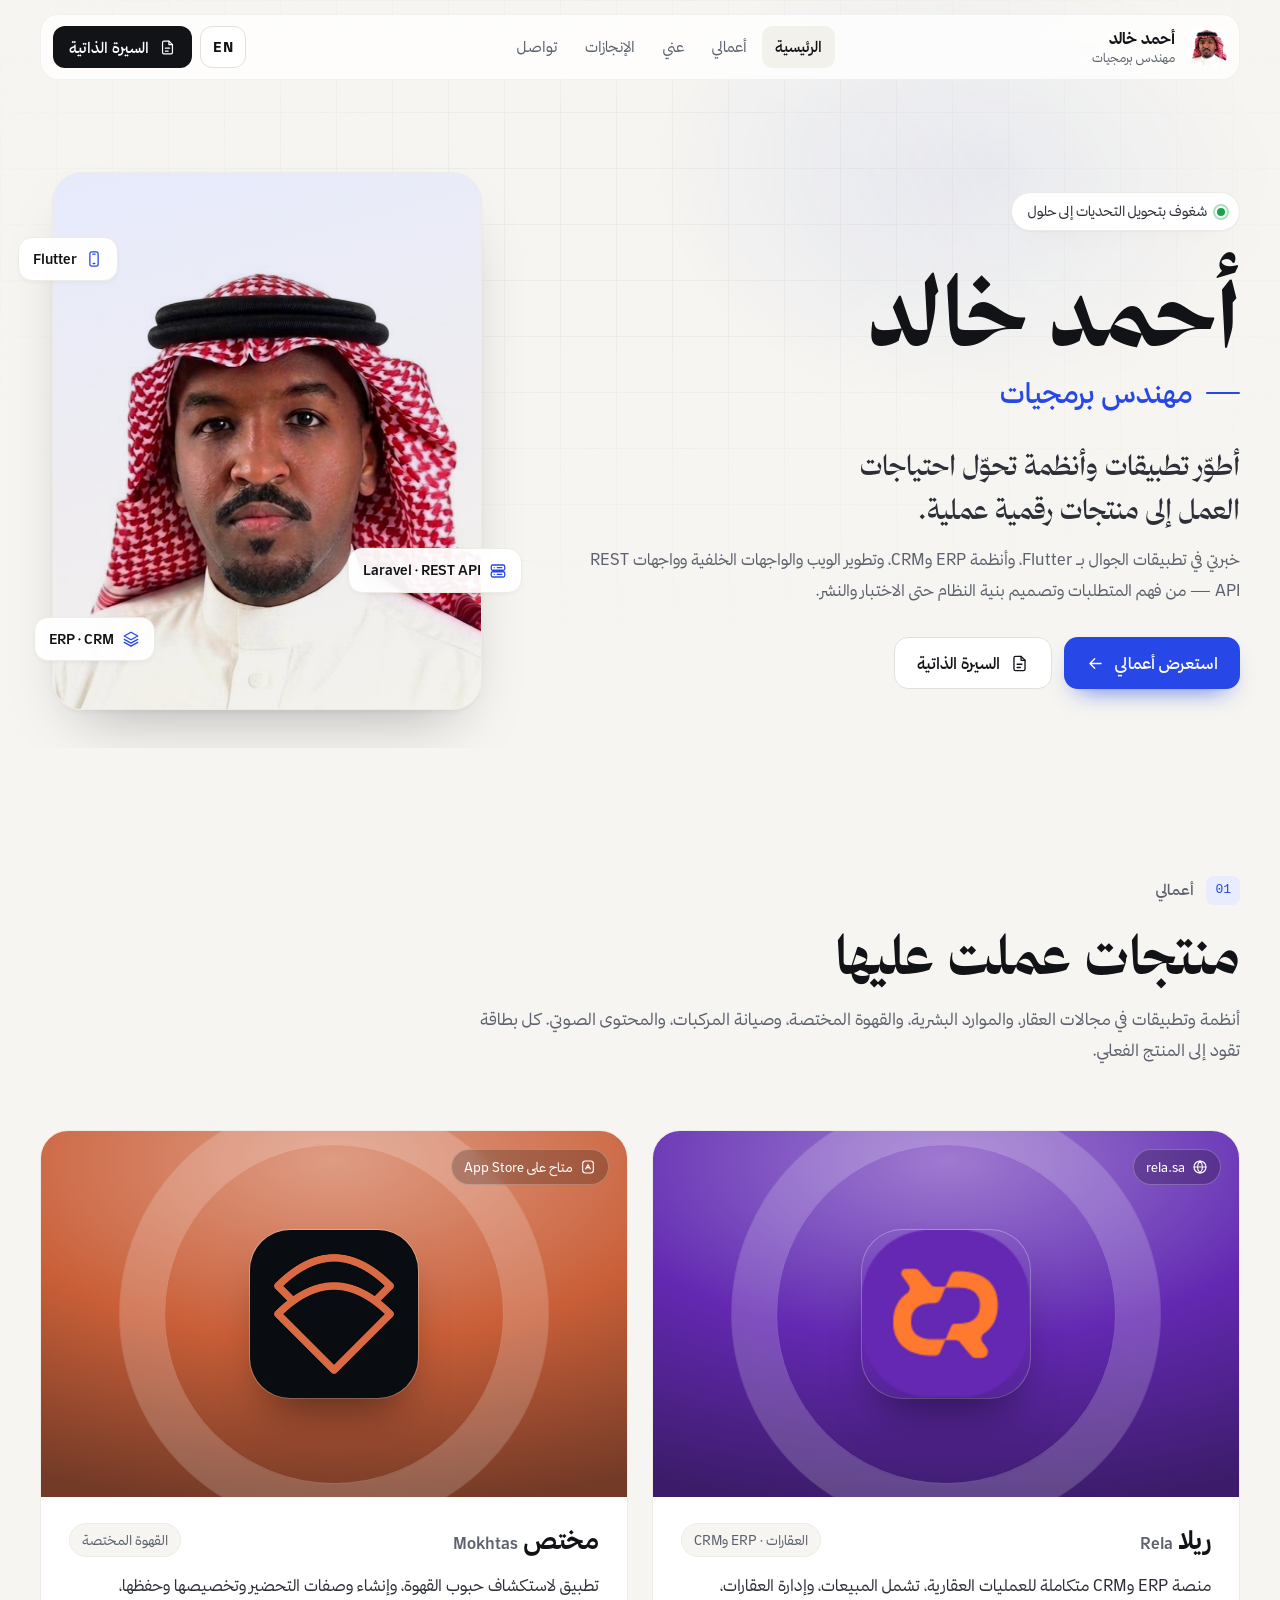
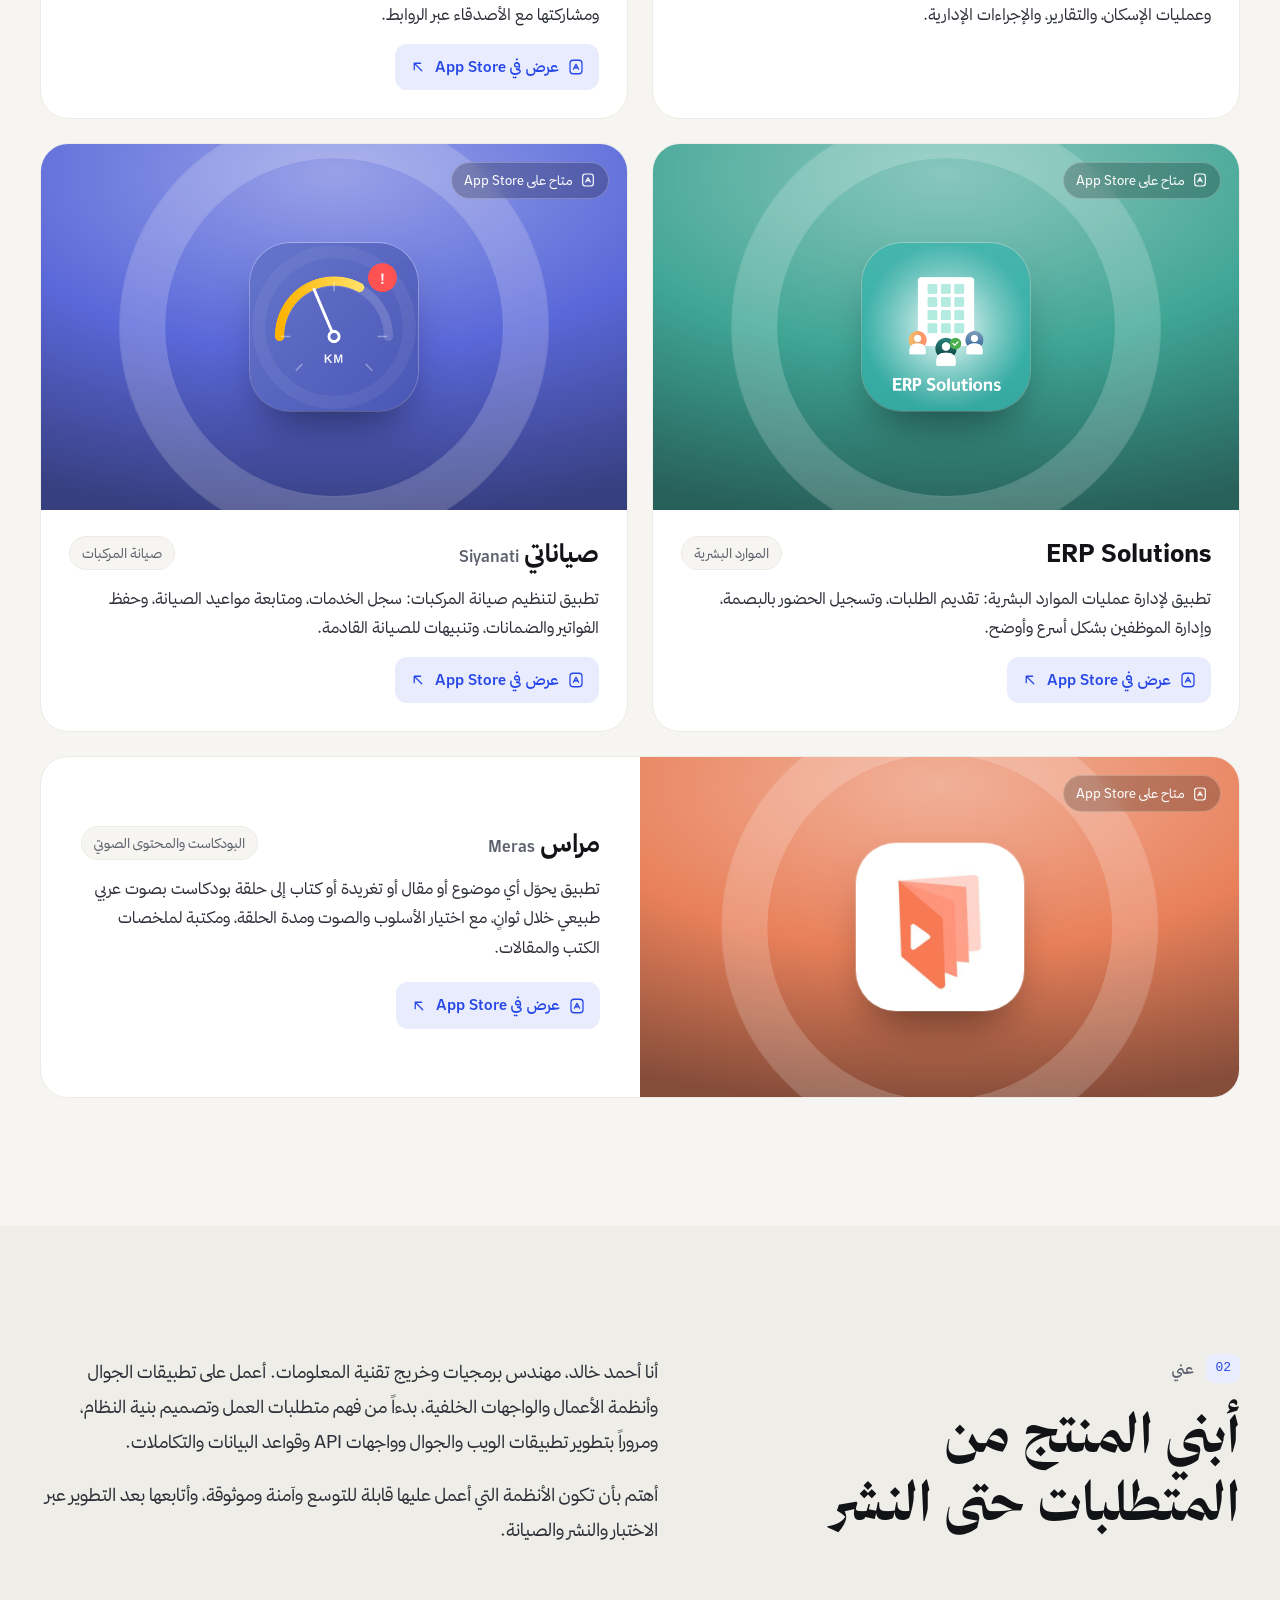
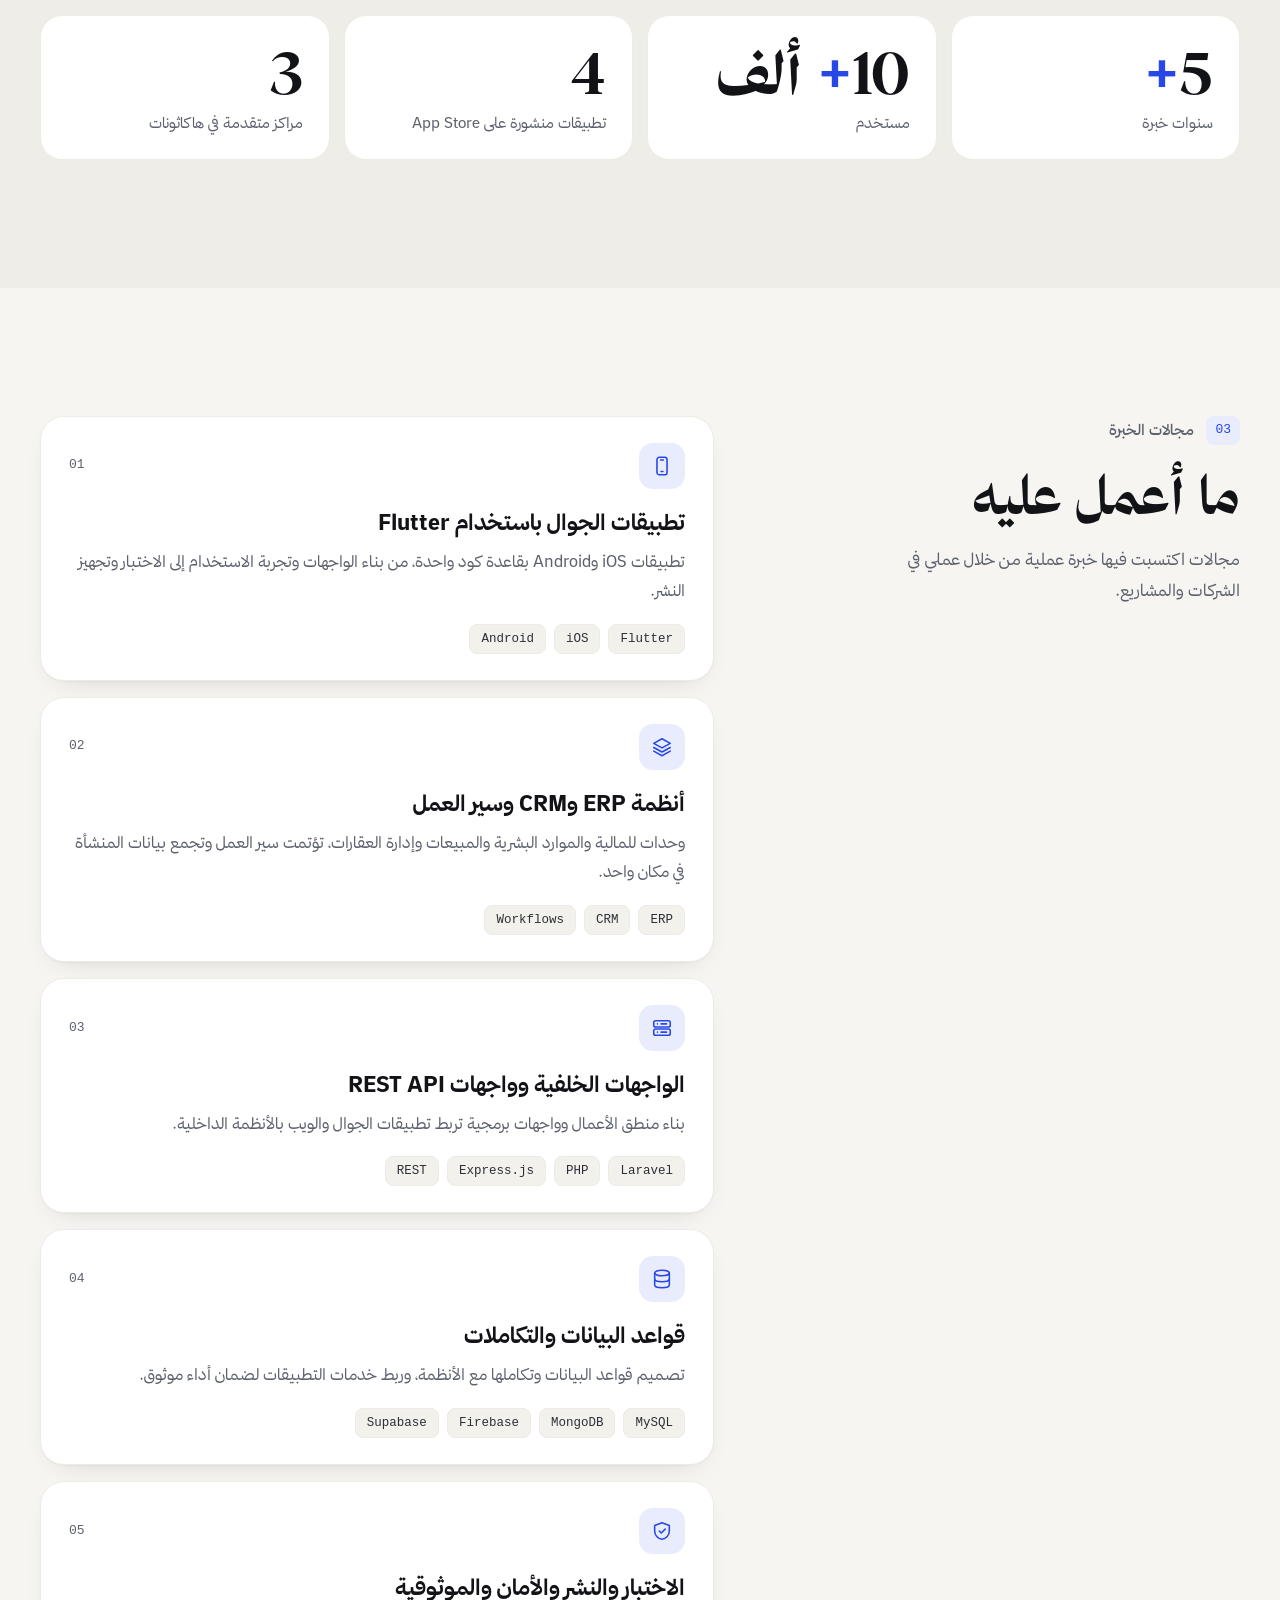
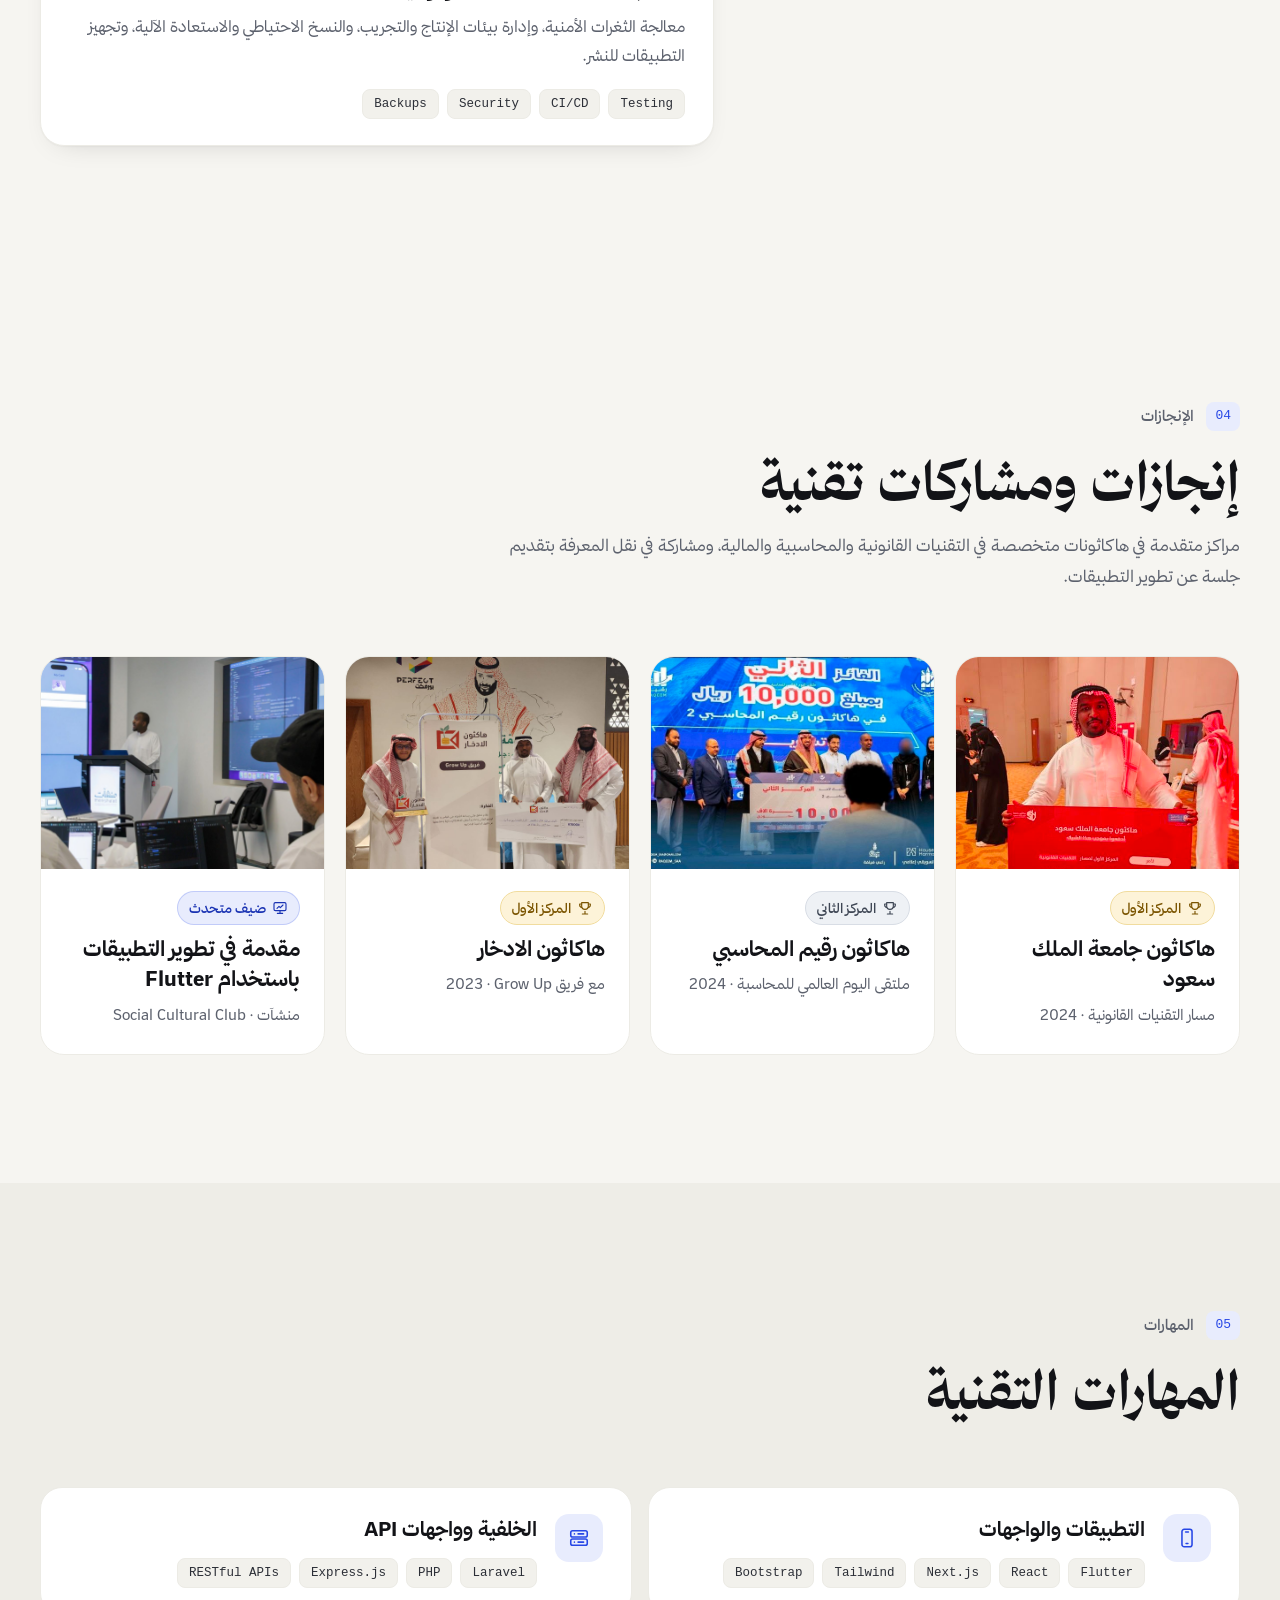
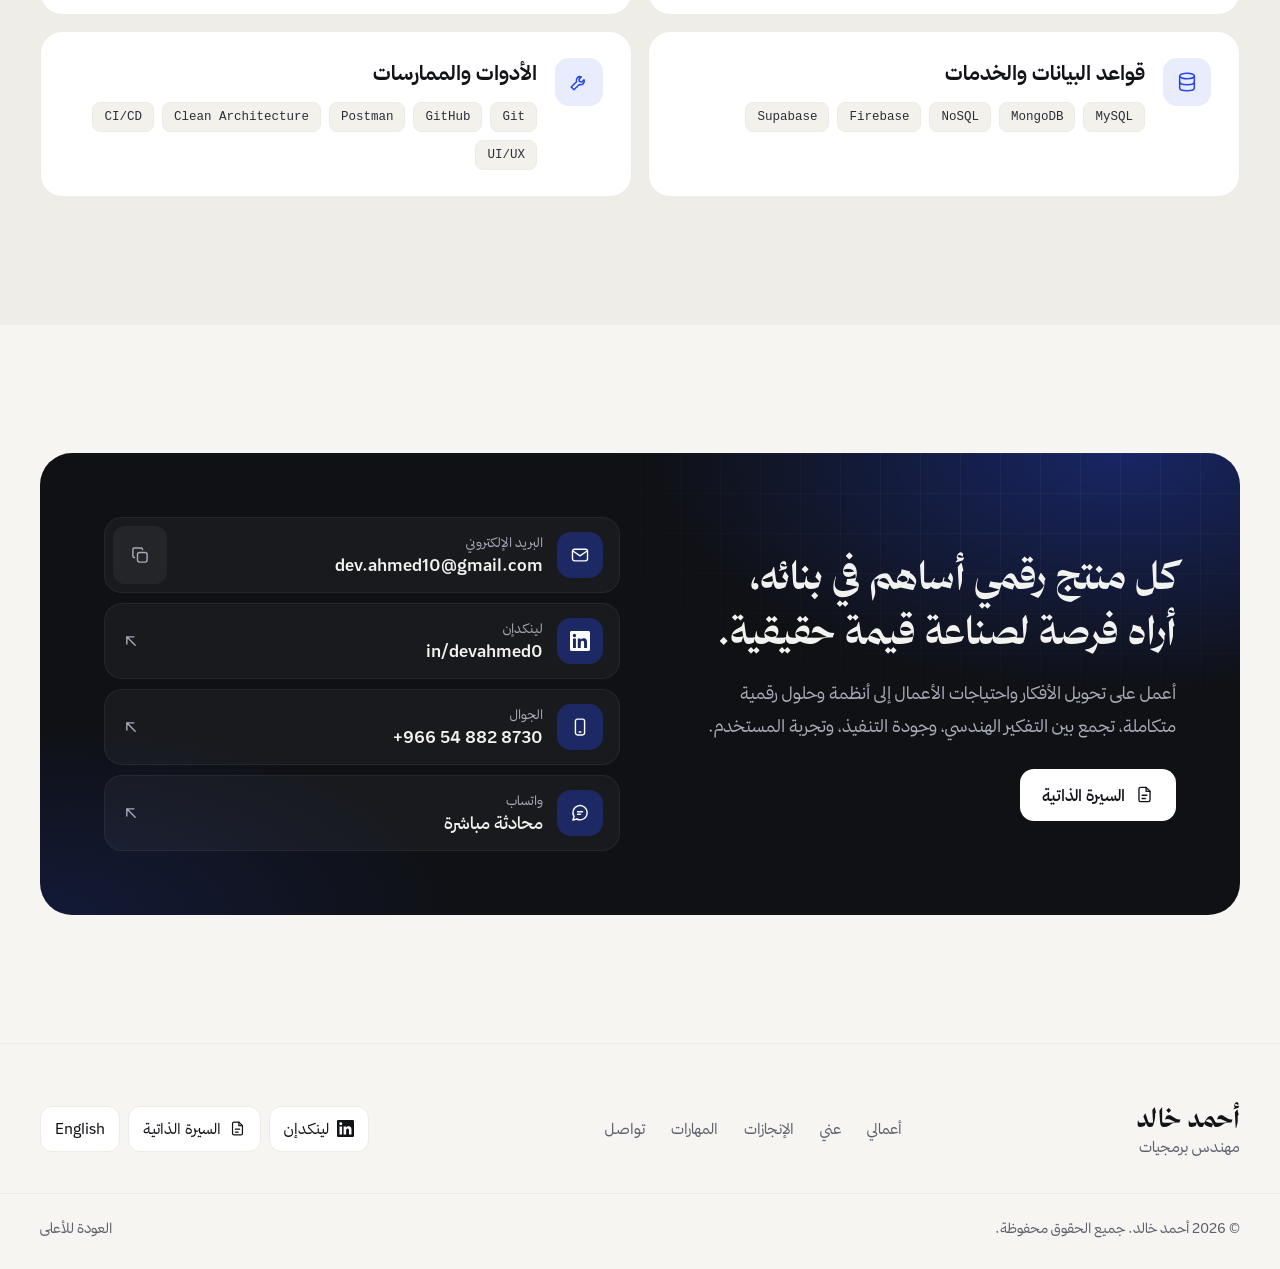
==== commit f4ee9ef7: "." ====
--- a/index.html
+++ b/index.html
@@ -42,6 +42,7 @@
         <symbol id="i-database" viewBox="0 0 24 24"><ellipse cx="12" cy="5.5" rx="8" ry="3" /><path d="M4 5.5v13c0 1.7 3.6 3 8 3s8-1.3 8-3v-13" /><path d="M4 12c0 1.7 3.6 3 8 3s8-1.3 8-3" /></symbol>
         <symbol id="i-shield" viewBox="0 0 24 24"><path d="M12 3 20 6v6c0 4.6-3.4 8.4-8 9-4.6-.6-8-4.4-8-9V6l8-3z" /><path d="m9 12 2.2 2.2L15.5 10" /></symbol>
         <symbol id="i-trophy" viewBox="0 0 24 24"><path d="M8 21h8M12 17v4M7 4h10v5a5 5 0 0 1-10 0V4z" /><path d="M17 6h3v1.5A3.5 3.5 0 0 1 16.8 11M7 6H4v1.5A3.5 3.5 0 0 0 7.2 11" /></symbol>
+        <symbol id="i-present" viewBox="0 0 24 24"><rect x="3" y="4" width="18" height="12" rx="2" /><path d="M12 16v4M8 20h8M7.5 12.5l3-3 2 2 4-4" /></symbol>
         <symbol id="i-tool" viewBox="0 0 24 24"><path d="M14.5 6.5a4 4 0 0 0-5.2 5.2L3.5 17.5l3 3 5.8-5.8a4 4 0 0 0 5.2-5.2L15 12l-2.5-.5L12 9l2.5-2.5z" /></symbol>
         <symbol id="i-copy" viewBox="0 0 24 24"><rect x="9" y="9" width="11.5" height="11.5" rx="2.5" /><path d="M5.5 15H5a1.5 1.5 0 0 1-1.5-1.5V5A1.5 1.5 0 0 1 5 3.5h8.5A1.5 1.5 0 0 1 15 5v.5" /></symbol>
         <symbol id="i-zoom" viewBox="0 0 24 24"><circle cx="11" cy="11" r="6.5" /><path d="m20 20-4.2-4.2M11 8.5v5M8.5 11h5" /></symbol>
@@ -314,8 +315,8 @@
             <div class="container">
                 <header class="sec-head">
                     <p class="eyebrow" data-reveal><span>04</span>الإنجازات</p>
-                    <h2 class="h2" id="achTitle" data-reveal style="--d:60">إنجازات تقنية في هاكاثونات</h2>
-                    <p class="sec-lead" data-reveal style="--d:120">حلول قُدّمت أمام لجان تحكيم متخصصة في التقنيات القانونية والمحاسبية والمالية.</p>
+                    <h2 class="h2" id="achTitle" data-reveal style="--d:60">إنجازات ومشاركات تقنية</h2>
+                    <p class="sec-lead" data-reveal style="--d:120">مراكز متقدمة في هاكاثونات متخصصة في التقنيات القانونية والمحاسبية والمالية، ومشاركة في نقل المعرفة بتقديم جلسة عن تطوير التطبيقات.</p>
                 </header>
 
                 <ul class="awards">
@@ -350,6 +351,17 @@
                             <span class="rank rank--gold"><svg class="ic" aria-hidden="true"><use href="#i-trophy" /></svg>المركز الأول</span>
                             <h3>هاكاثون الادخار</h3>
                             <p>مع فريق <span dir="ltr">Grow Up</span> · <time datetime="2023">2023</time></p>
+                        </div>
+                    </li>
+                    <li class="award" data-reveal style="--d:300">
+                        <button type="button" class="award__media" data-caption="ضيف متحدث في منشآت — مقدمة في تطوير التطبيقات باستخدام Flutter" aria-label="تكبير صورة: جلسة مقدمة في تطوير التطبيقات باستخدام Flutter في منشآت">
+                            <img src="img/monshaat-flutter.jpg" alt="أحمد خالد يقدّم جلسة «مقدمة في تطوير التطبيقات باستخدام Flutter» في منشآت" width="1280" height="853" loading="lazy" style="object-position:35% 50%">
+                            <span class="award__zoom" aria-hidden="true"><svg class="ic"><use href="#i-zoom" /></svg></span>
+                        </button>
+                        <div class="award__body">
+                            <span class="rank rank--talk"><svg class="ic" aria-hidden="true"><use href="#i-present" /></svg>ضيف متحدث</span>
+                            <h3>مقدمة في تطوير التطبيقات باستخدام Flutter</h3>
+                            <p>منشآت · <span dir="ltr">Social Cultural Club</span></p>
                         </div>
                     </li>
                 </ul>
--- a/css/styles.css
+++ b/css/styles.css
@@ -633,7 +633,7 @@
 /* ==========================================================================
    ACHIEVEMENTS
    ========================================================================== */
-.awards { display: grid; grid-template-columns: repeat(3, minmax(0, 1fr)); gap: 20px; }
+.awards { display: grid; grid-template-columns: repeat(4, minmax(0, 1fr)); gap: 20px; }
 .award {
     display: flex;
     flex-direction: column;
@@ -689,6 +689,7 @@
 .rank .ic { width: 16px; height: 16px; }
 .rank--gold { color: #7a5400; background: #fdf3d8; border: 1px solid #f1dc9e; }
 .rank--silver { color: #3e4654; background: #eef1f5; border: 1px solid #d8dde5; }
+.rank--talk { color: var(--accent-ink); background: var(--accent-soft); border: 1px solid rgba(var(--accent-rgb), .2); }
 
 /* ==========================================================================
    SKILLS
@@ -899,6 +900,7 @@
    RESPONSIVE
    ========================================================================== */
 @media (max-width: 1100px) {
+    .awards { grid-template-columns: repeat(2, minmax(0, 1fr)); }
     .nav__links a { padding-inline: 9px; font-size: 14.5px; }
 }
 
@@ -926,8 +928,6 @@
 
 
     .awards { grid-template-columns: repeat(2, minmax(0, 1fr)); }
-    .award:last-child { grid-column: 1 / -1; }
-    .award:last-child .award__media { aspect-ratio: 16 / 8; }
 
     .cta { grid-template-columns: 1fr; }
 }
@@ -949,7 +949,6 @@
     .stat b { font-size: 38px; }
 
     .awards { grid-template-columns: 1fr; }
-    .award:last-child .award__media { aspect-ratio: 4 / 3; }
 
     .skills { grid-template-columns: 1fr; }
     .skill { grid-template-columns: 1fr; grid-template-areas: "ic" "title" "chips"; padding: 22px; }
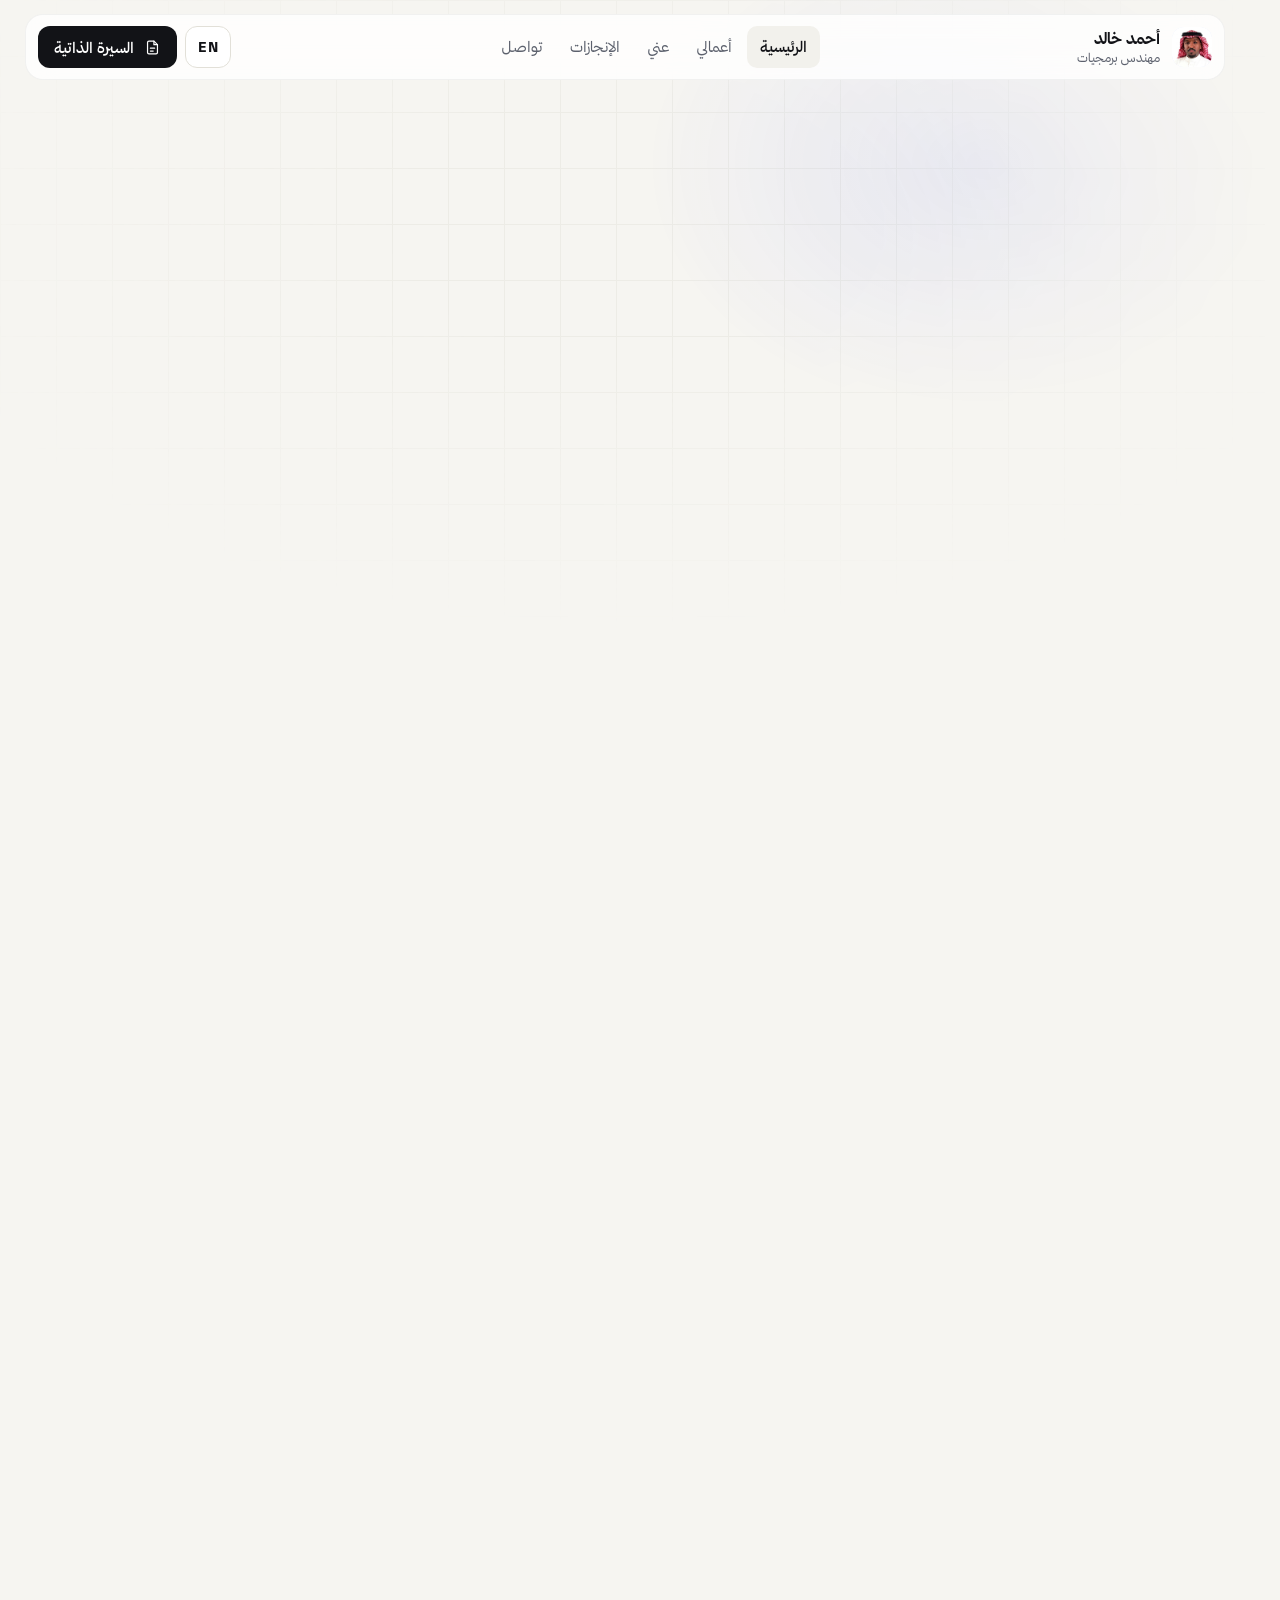
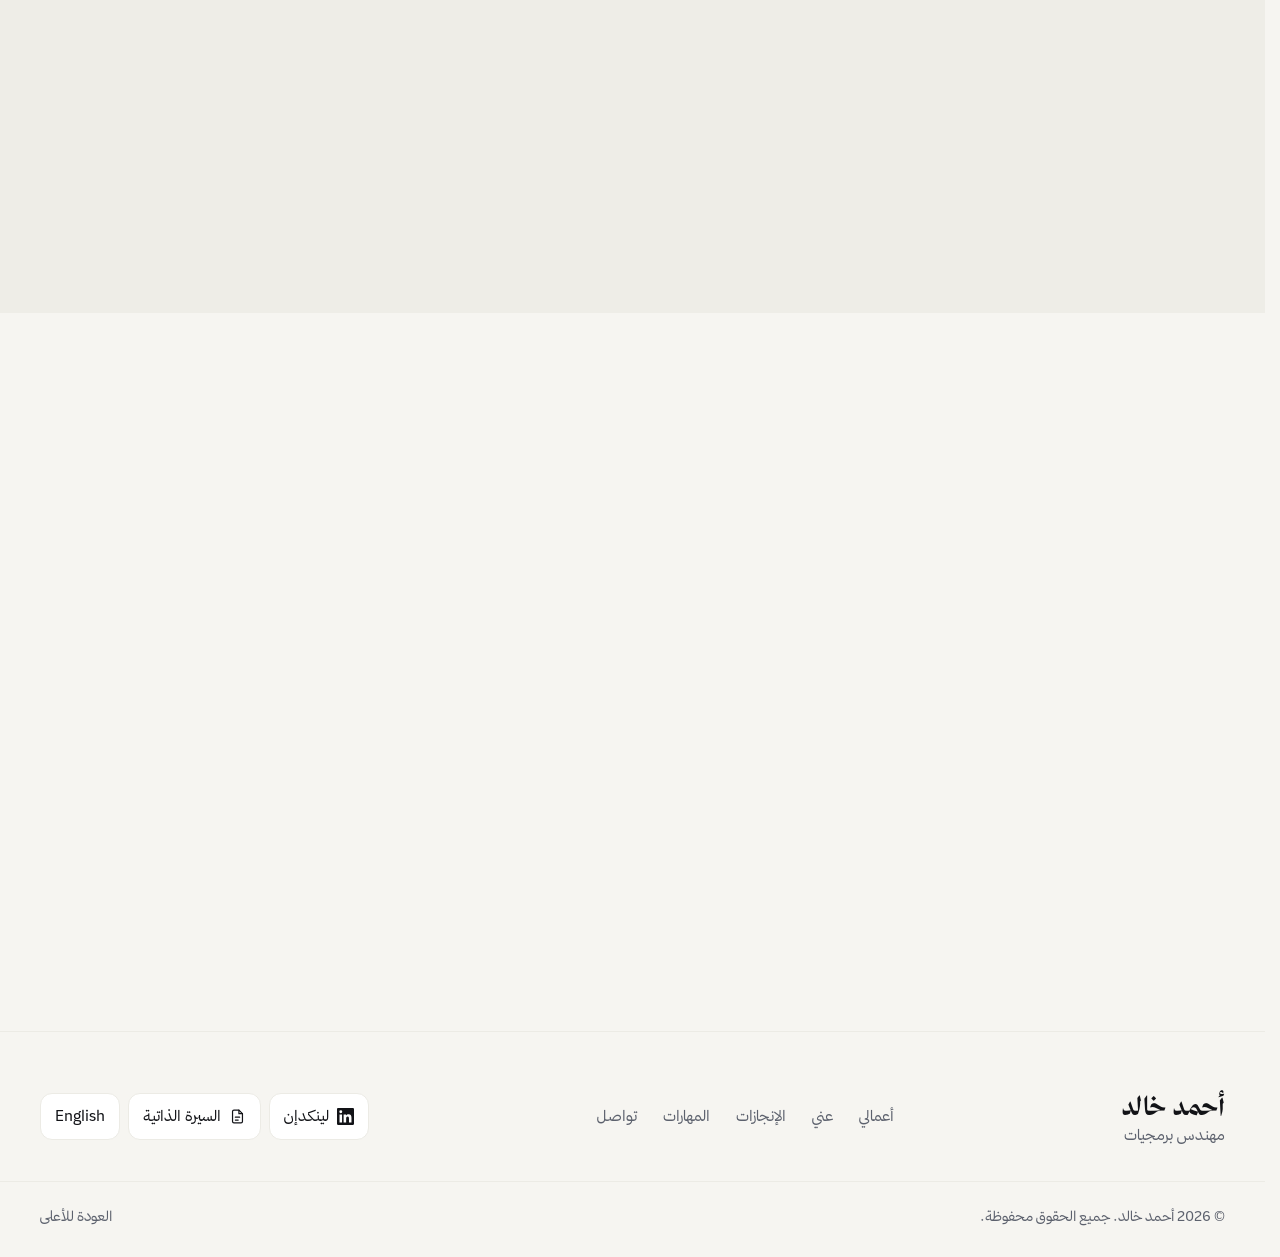
==== commit d8de5e96: "." ====
--- a/index.html
+++ b/index.html
@@ -19,10 +19,36 @@
     <link rel="preload" href="fonts/thmanyahsans-Regular.woff2" as="font" type="font/woff2" crossorigin>
     <link rel="preload" href="fonts/thmanyahserifdisplay-Bold.woff2" as="font" type="font/woff2" crossorigin>
     <link rel="stylesheet" href="css/styles.css">
-    <script>document.documentElement.classList.add('js');</script>
+    <script>
+        /* decide before first paint whether the code splash plays (once per session, never with reduced motion) */
+        (function () {
+            var d = document.documentElement, show = true;
+            d.classList.add('js');
+            try { show = !sessionStorage.getItem('splashSeen') && !matchMedia('(prefers-reduced-motion: reduce)').matches; } catch (e) {}
+            d.classList.add(show ? 'splash-active' : 'no-splash');
+        })();
+    </script>
 </head>
 
 <body>
+    <!-- ===== Splash: portfolio "build graph" (once per session, skippable) ===== -->
+    <div class="splash" id="splash" aria-hidden="true">
+        <div class="sx">
+            <svg class="sx__wires"></svg>
+            <div class="sx__core" dir="ltr"><span class="sx__code"><i>&lt;</i><b>AhmedKhalid</b><i> /&gt;</i></span><span class="sx__caret"></span></div>
+            <div class="sx__node sx__node--app" data-a="-90" data-r="170" style="--brand:#6428b2"><img src="img/rela-sm.png" alt=""><small>rela</small></div>
+            <div class="sx__node sx__node--app" data-a="-18" data-r="170" style="--brand:#c95f38"><img src="img/mokhtas-sm.png" alt=""><small>mokhtas</small></div>
+            <div class="sx__node sx__node--app" data-a="54" data-r="170" style="--brand:#3fa595"><img src="img/erp-sm.png" alt=""><small>erp_solutions</small></div>
+            <div class="sx__node sx__node--app" data-a="126" data-r="170" style="--brand:#5a67d8"><img src="img/siuanate-sm.png" alt=""><small>siyanati</small></div>
+            <div class="sx__node sx__node--app" data-a="198" data-r="170" style="--brand:#e8805a"><img src="img/merass-icon.jpg" alt=""><small>meras</small></div>
+            <div class="sx__node sx__node--award sx__node--gold" data-a="-54" data-r="262"><svg class="ic" aria-hidden="true"><use href="#i-trophy" /></svg><span>الأول · 2024</span></div>
+            <div class="sx__node sx__node--award sx__node--silver" data-a="90" data-r="262"><svg class="ic" aria-hidden="true"><use href="#i-trophy" /></svg><span>الثاني · 2024</span></div>
+            <div class="sx__node sx__node--award sx__node--gold" data-a="234" data-r="262"><svg class="ic" aria-hidden="true"><use href="#i-trophy" /></svg><span>الأول · 2023</span></div>
+        </div>
+        <p class="sx__log" dir="rtl"><span class="sx__ok">✓</span> 5 مشاريع · 3 جوائز</p>
+        <p class="splash__skip">اضغط في أي مكان للتخطي</p>
+    </div>
+
     <a class="skip" href="#main">تخطَّ إلى المحتوى</a>
 
     <!-- ===== Icon sprite ===== -->
--- a/css/styles.css
+++ b/css/styles.css
@@ -74,6 +74,7 @@
 html {
     scroll-behavior: smooth;
     scroll-padding-top: var(--nav-offset);
+    scrollbar-gutter: stable;
     -webkit-text-size-adjust: 100%;
     background: var(--bg);
 }
@@ -871,6 +872,154 @@
 }
 
 /* ==========================================================================
+   SPLASH — portfolio "build graph" (once per session; see head script)
+   ========================================================================== */
+html.splash-active { overflow: hidden; animation: sp-unlock 0s 8s forwards; }
+@keyframes sp-unlock { to { overflow: visible; } }
+@keyframes sp-fallback { to { visibility: hidden; opacity: 0; } }
+@keyframes sp-blink { 50% { opacity: 0; } }
+@keyframes sp-type { to { width: calc(var(--n) * 1ch); } }
+
+.splash { display: none; }
+.js:not(.no-splash) .splash {
+    --k: 1;    /* layout scale, set by JS for small screens */
+    --ns: 1;   /* node scale */
+    position: fixed;
+    inset: 0;
+    z-index: 200;
+    display: grid;
+    place-items: center;
+    align-content: center;
+    gap: 18px;
+    overflow: hidden;
+    background: #fff;
+    color: var(--ink);
+    cursor: pointer;
+    transition: opacity .45s ease, visibility .45s;
+    animation: sp-fallback 0s 8s forwards; /* safety net if JS never runs */
+}
+.splash::before {
+    content: '';
+    position: absolute;
+    inset: 0;
+    background:
+        radial-gradient(32% 32% at 50% 46%, rgba(var(--accent-rgb), .09), transparent 70%),
+        linear-gradient(var(--line) 1px, transparent 1px) 0 0 / 48px 48px,
+        linear-gradient(90deg, var(--line) 1px, transparent 1px) 0 0 / 48px 48px;
+    -webkit-mask-image: radial-gradient(ellipse 55% 55% at 50% 46%, #000 30%, transparent 75%);
+    mask-image: radial-gradient(ellipse 55% 55% at 50% 46%, #000 30%, transparent 75%);
+    pointer-events: none;
+}
+.splash.is-out { opacity: 0; visibility: hidden; pointer-events: none; }
+
+.sx { position: relative; width: calc(600px * var(--k)); height: calc(600px * var(--k)); }
+.sx__wires { position: absolute; inset: 0; width: 100%; height: 100%; overflow: visible; }
+.sx__wires line {
+    stroke: rgba(var(--accent-rgb), .35);
+    stroke-width: 1.2;
+    stroke-linecap: round;
+    stroke-dasharray: 1;
+    stroke-dashoffset: 1;
+    transition: stroke-dashoffset .7s var(--ease);
+}
+.sx__wires line.is-award { stroke: #d8d5cc; }
+.sx__wires line.is-on { stroke-dashoffset: 0; }
+.splash.is-collapse .sx__wires line.is-on { stroke-dashoffset: 1; transition-duration: .45s; }
+
+.sx__core {
+    position: absolute;
+    left: 50%;
+    top: 50%;
+    z-index: 2;
+    display: flex;
+    align-items: center;
+    gap: 2px;
+    padding: calc(14px * var(--ns)) calc(20px * var(--ns));
+    border-radius: 16px;
+    border: 1px solid var(--line-2);
+    background: #fff;
+    box-shadow: var(--shadow-lg);
+    font-family: var(--mono);
+    font-size: calc(20px * var(--k));
+    line-height: 1.4;
+    white-space: nowrap;
+    transform: translate(-50%, -50%);
+    animation: sx-core .55s var(--ease) both;
+    transition: transform .45s var(--ease), box-shadow .45s;
+}
+@keyframes sx-core { from { opacity: 0; transform: translate(-50%, -50%) scale(.85); } }
+.splash.is-collapse .sx__core { transform: translate(-50%, -50%) scale(1.06); box-shadow: 0 0 0 8px rgba(var(--accent-rgb), .08), var(--shadow-lg); }
+.sx__code { display: inline-block; width: 0; overflow: hidden; white-space: pre; }
+.splash.is-typing .sx__code { animation: sp-type calc(var(--n, 15) * 45ms) steps(var(--n, 15), end) forwards; }
+.sx__code i { font-style: normal; color: var(--muted); }
+.sx__code b { font-weight: 600; color: var(--accent); }
+.sx__caret { width: 2px; height: 1.2em; background: var(--accent); animation: sp-blink .8s steps(1) infinite; }
+
+.sx__node {
+    position: absolute;
+    left: 50%;
+    top: 50%;
+    z-index: 1;
+    opacity: 0;
+    transform: translate(-50%, -50%) translate(var(--x, 0), var(--y, 0)) scale(calc(var(--ns) * .4));
+    transition: transform .75s cubic-bezier(.34, 1.56, .64, 1), opacity .4s ease;
+}
+.sx__node.is-on { opacity: 1; transform: translate(-50%, -50%) translate(var(--x, 0), var(--y, 0)) scale(var(--ns)); }
+.splash.is-collapse .sx__node {
+    opacity: 0;
+    transform: translate(-50%, -50%) scale(.25);
+    transition: transform .6s cubic-bezier(.6, 0, .4, 1) calc(var(--i, 0) * 40ms), opacity .4s ease calc(var(--i, 0) * 40ms + 150ms);
+}
+
+.sx__node--app { display: flex; flex-direction: column; align-items: center; gap: 8px; }
+.sx__node--app img {
+    width: 64px;
+    height: 64px;
+    border-radius: 18px;
+    object-fit: cover;
+    background: var(--brand);
+    box-shadow: 0 16px 30px -14px rgba(18, 19, 23, .45), 0 0 0 1px rgba(18, 19, 23, .06);
+}
+.sx__node--app small {
+    padding: 2px 8px;
+    border-radius: 6px;
+    background: var(--chip);
+    border: 1px solid var(--line);
+    font-family: var(--mono);
+    font-size: 12px;
+    color: var(--ink-2);
+    direction: ltr;
+    white-space: nowrap;
+}
+.sx__node--award {
+    display: inline-flex;
+    align-items: center;
+    gap: 6px;
+    padding: 7px 13px;
+    border-radius: 999px;
+    font-size: 13.5px;
+    font-weight: 500;
+    white-space: nowrap;
+    box-shadow: 0 10px 24px -14px rgba(18, 19, 23, .35);
+}
+.sx__node--award .ic { width: 16px; height: 16px; }
+.sx__node--gold { color: #7a5400; background: #fdf3d8; border: 1px solid #f1dc9e; }
+.sx__node--silver { color: #3e4654; background: #eef1f5; border: 1px solid #d8dde5; }
+
+.sx__log {
+    position: relative;
+    font-size: 15px;
+    font-weight: 500;
+    color: var(--ink-2);
+    opacity: 0;
+    transform: translateY(6px);
+    transition: opacity .5s ease, transform .5s var(--ease);
+}
+.sx__ok { color: var(--ok); font-weight: 700; }
+.splash.is-log .sx__log { opacity: 1; transform: none; }
+.splash__skip { position: absolute; bottom: 20px; left: 0; right: 0; text-align: center; font-size: 13px; color: var(--muted); }
+
+/* ==========================================================================
    REVEAL
    ========================================================================== */
 .js [data-reveal] {
